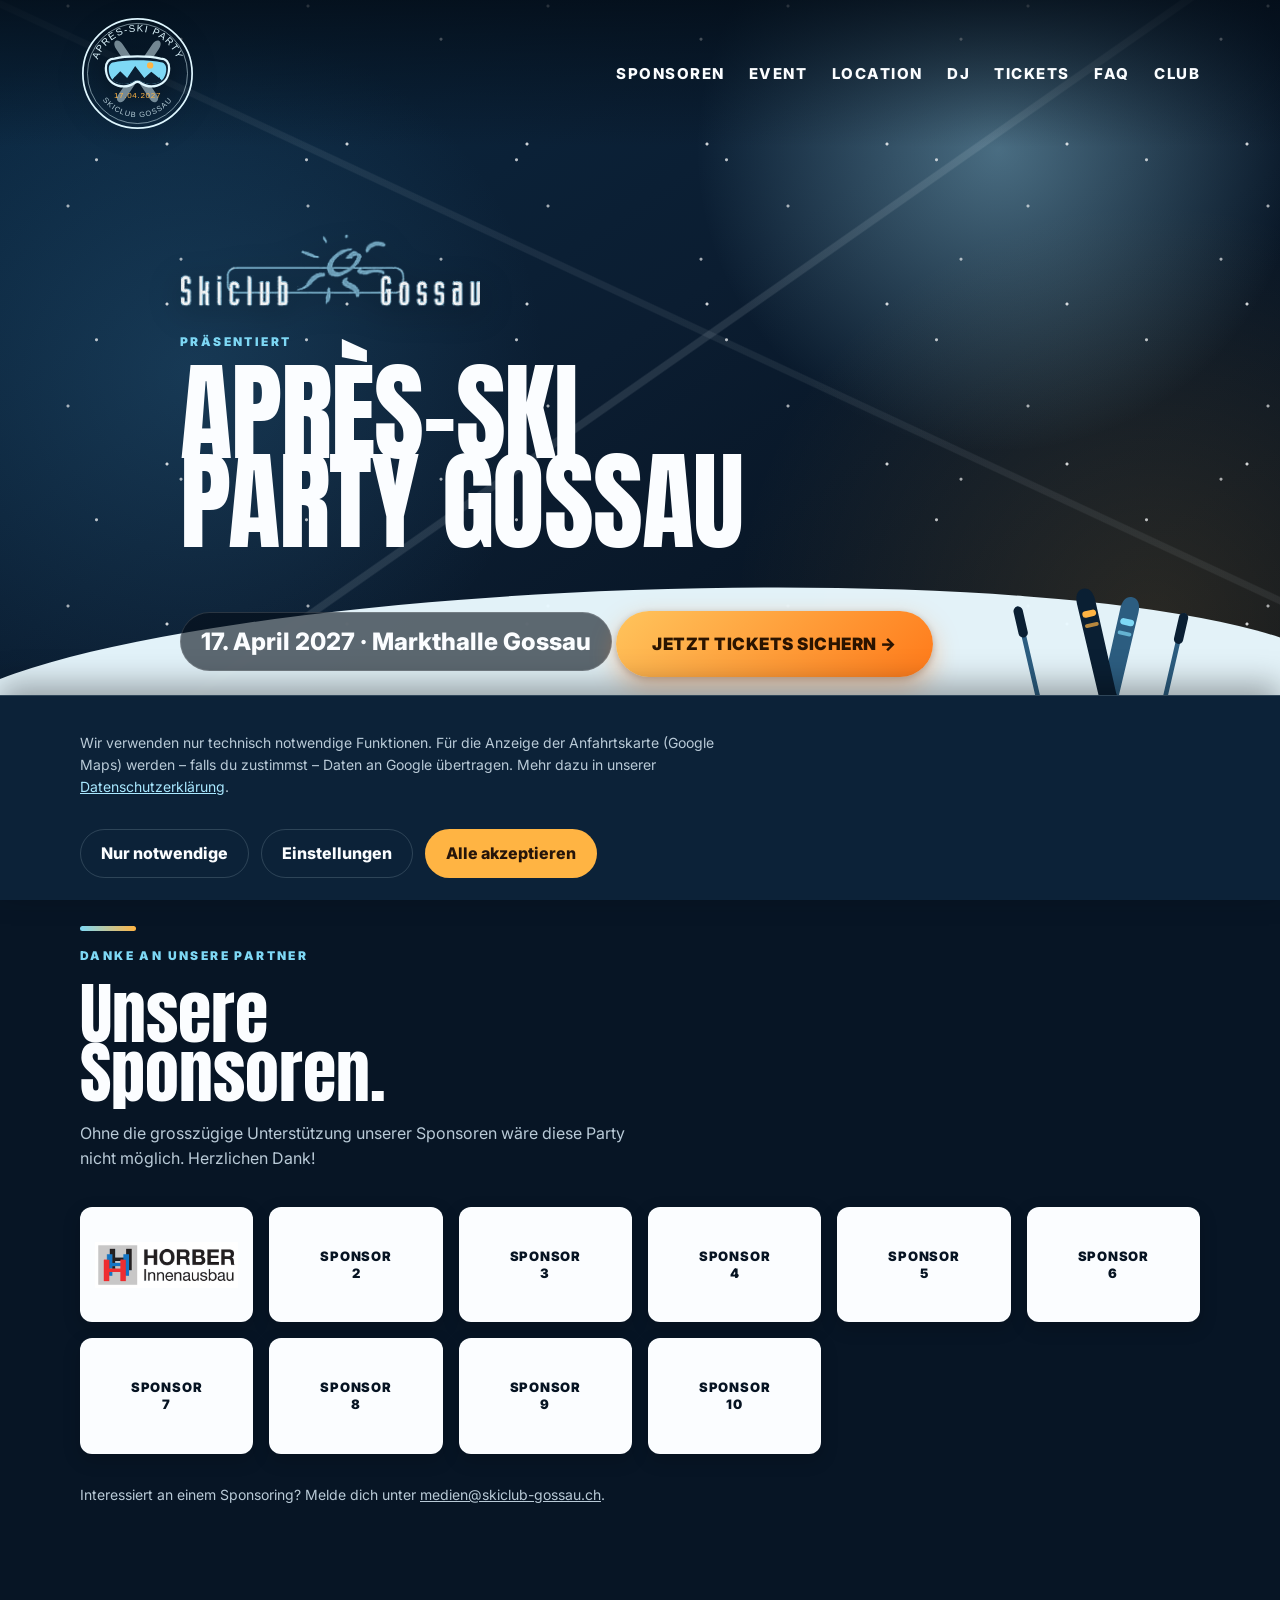
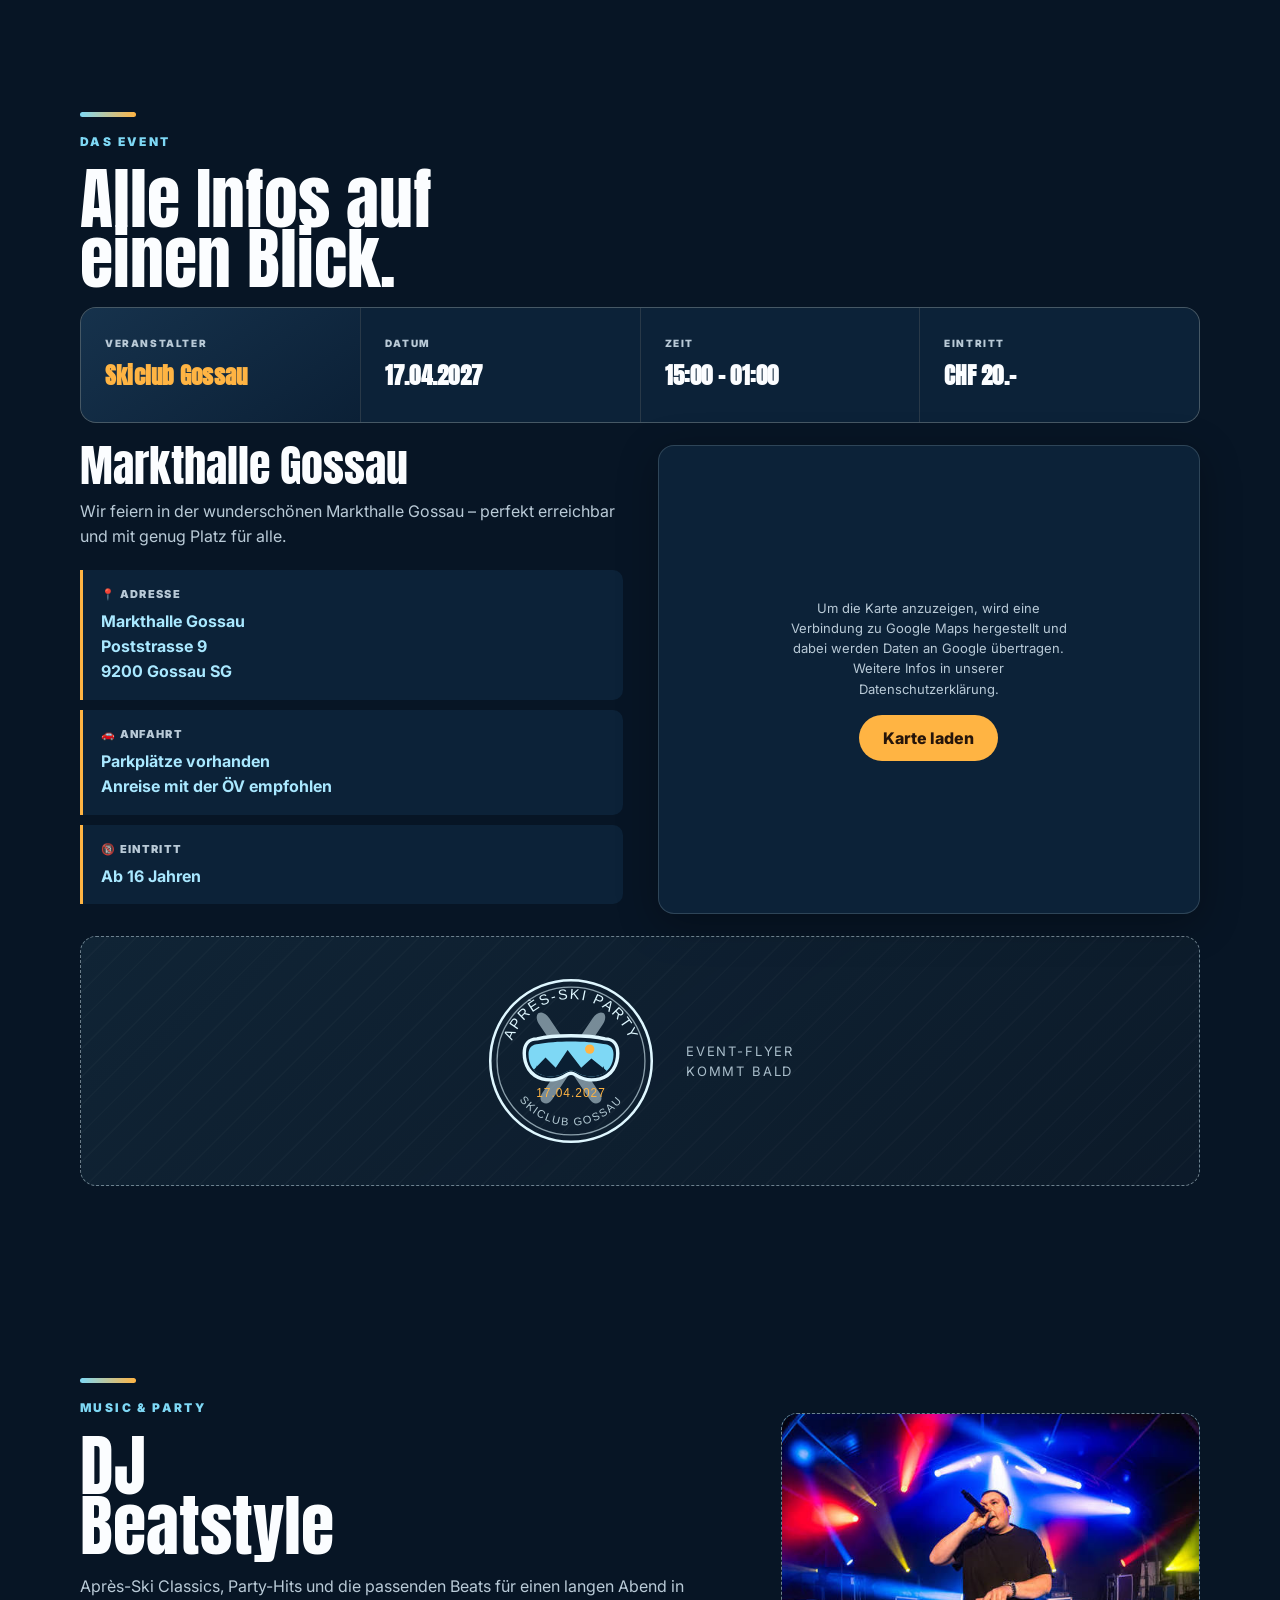
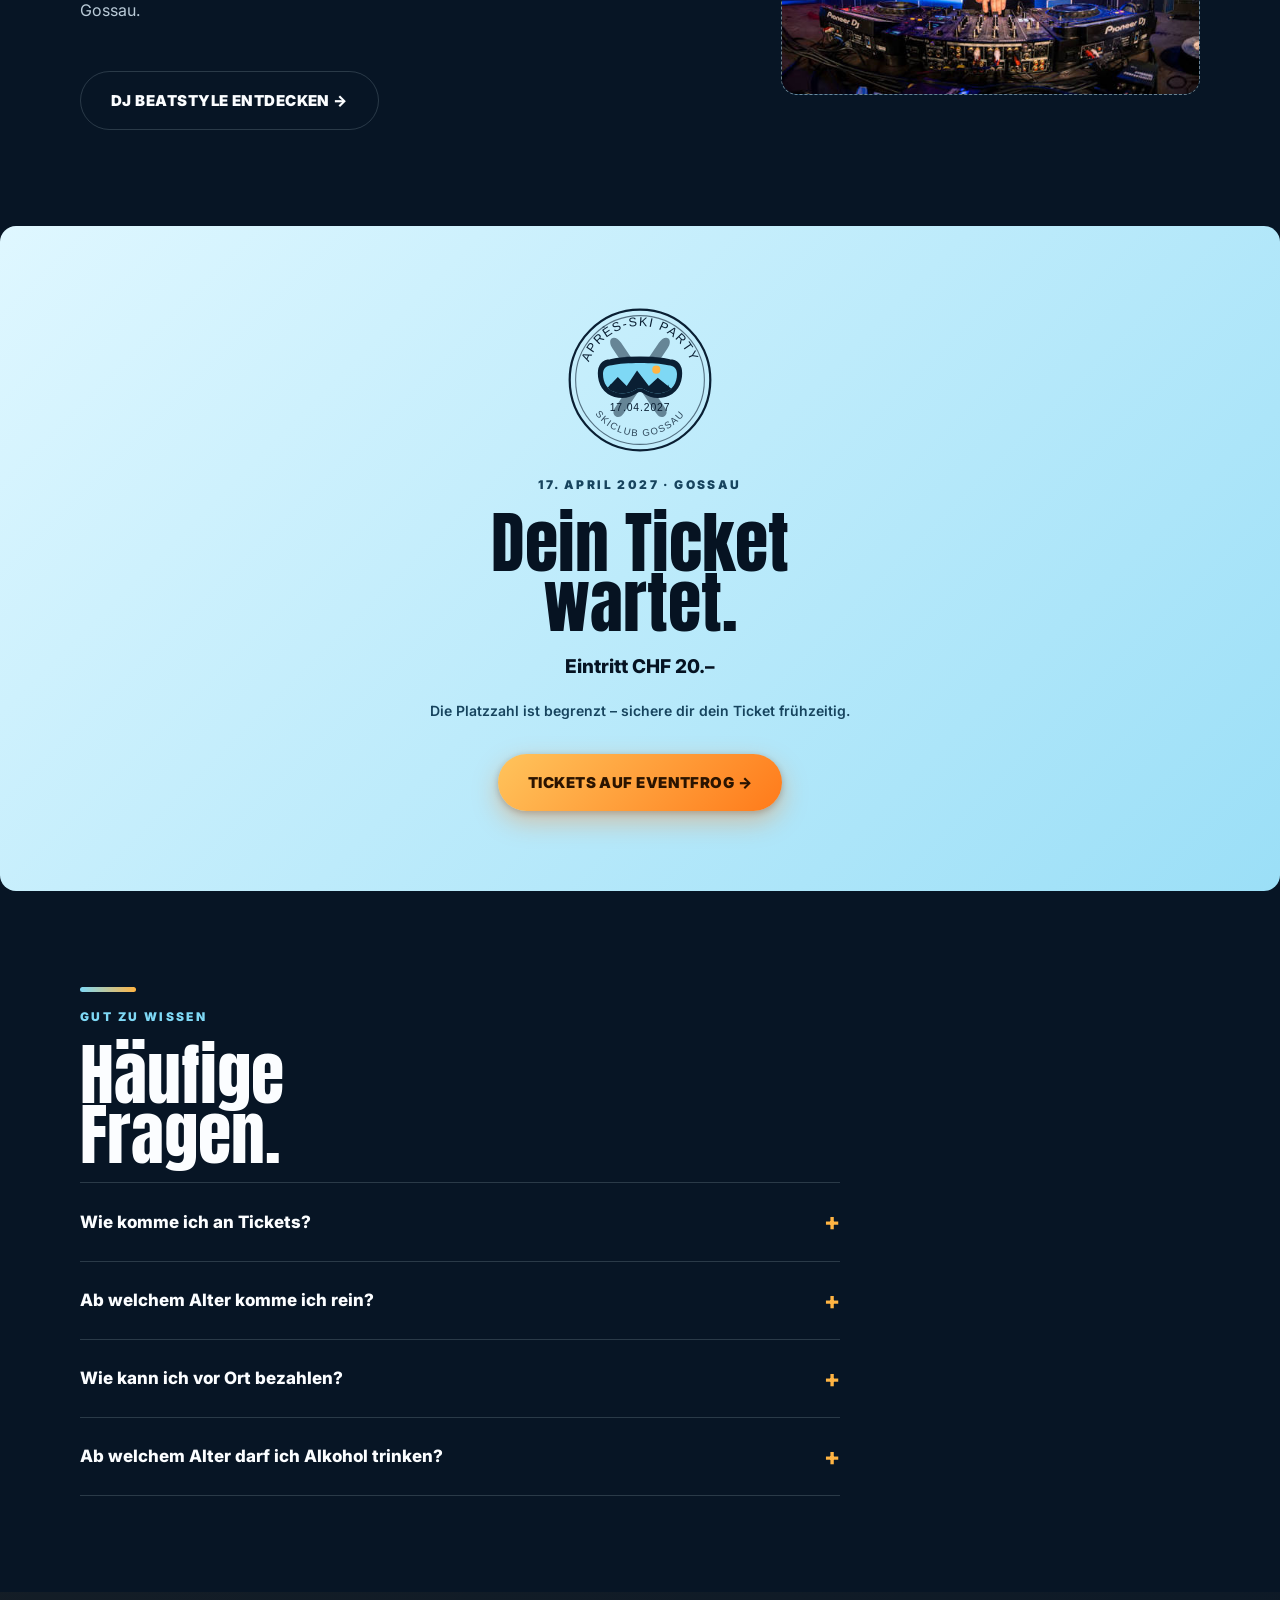
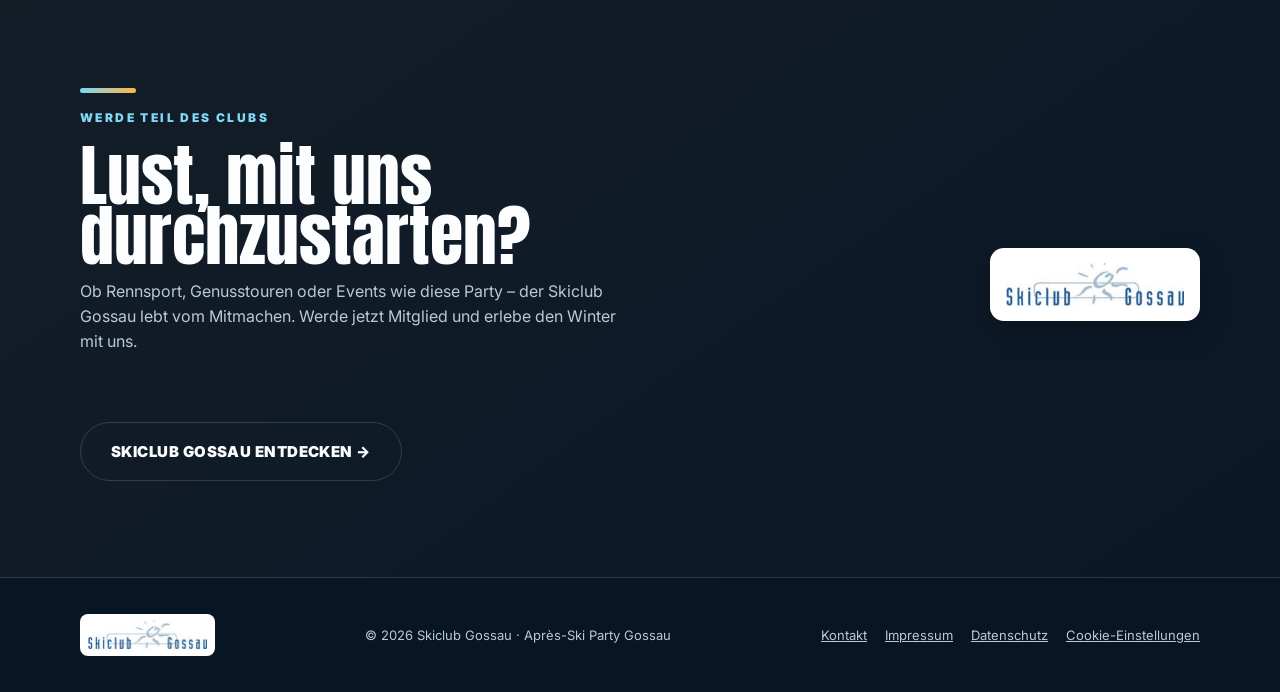
==== index.html @ 6355a3d7 "Update après-ski party page" ====
<!DOCTYPE html>
<html lang="de">
<head>
  <meta charset="UTF-8">
  <meta name="viewport" content="width=device-width, initial-scale=1.0">
  <title>Après-Ski Party Gossau | 17. April 2027</title>
  <meta name="description" content="Après-Ski Party Gossau am 17. April 2027 in der Markthalle Gossau. DJ Beatstyle. Eintritt CHF 20.–.">
  <link rel="canonical" href="https://www.apres-ski-party-gossau.ch/">
  <meta property="og:type" content="website">
  <meta property="og:title" content="Après-Ski Party Gossau | 17. April 2027">
  <meta property="og:description" content="Après-Ski Party Gossau am 17. April 2027 in der Markthalle Gossau. DJ Beatstyle. Eintritt CHF 20.–.">
  <meta property="og:url" content="https://www.apres-ski-party-gossau.ch/">
  <meta property="og:locale" content="de_CH">
  <meta property="og:image" content="https://www.apres-ski-party-gossau.ch/share-image.png">
  <meta property="og:image:width" content="1200">
  <meta property="og:image:height" content="630">
  <meta property="og:image:alt" content="Après-Ski Party Gossau, 17. April 2027, Markthalle Gossau">
  <meta name="twitter:card" content="summary_large_image">
  <meta name="theme-color" content="#071525">
  <script type="application/ld+json">
  {
    "@context": "https://schema.org",
    "@type": "Event",
    "name": "Après-Ski Party Gossau",
    "description": "Après-Ski Party des Skiclub Gossau mit DJ Beatstyle in der Markthalle Gossau.",
    "startDate": "2027-04-17T15:00:00+02:00",
    "endDate": "2027-04-18T01:00:00+02:00",
    "eventStatus": "https://schema.org/EventScheduled",
    "eventAttendanceMode": "https://schema.org/OfflineEventAttendanceMode",
    "image": "https://www.apres-ski-party-gossau.ch/share-image.png",
    "location": {
      "@type": "Place",
      "name": "Markthalle Gossau",
      "address": {
        "@type": "PostalAddress",
        "streetAddress": "Poststrasse 9",
        "postalCode": "9200",
        "addressLocality": "Gossau SG",
        "addressCountry": "CH"
      }
    },
    "organizer": {
      "@type": "Organization",
      "name": "Skiclub Gossau",
      "url": "https://www.skiclub-gossau.ch/"
    },
    "performer": {
      "@type": "PerformingGroup",
      "name": "DJ Beatstyle",
      "url": "https://beatstyle.ch"
    },
    "offers": {
      "@type": "Offer",
      "price": "20",
      "priceCurrency": "CHF",
      "availability": "https://schema.org/InStock"
    },
    "typicalAgeRange": "16-"
  }
  </script>
  <link rel="icon" href="favicon.svg" type="image/svg+xml">
  <link rel="preconnect" href="https://fonts.googleapis.com">
  <link rel="preconnect" href="https://fonts.gstatic.com" crossorigin>
  <link href="https://fonts.googleapis.com/css2?family=Anton&family=Inter:wght@400;600;700;800&display=swap" rel="stylesheet">
  <link rel="stylesheet" href="css/style.css">
  <noscript>
    <style>
      /* Ohne JavaScript alle Inhalte sofort sichtbar zeigen */
      .reveal{opacity:1 !important;transform:none !important}
      /* und die Navigation als einfache Liste statt als Burger-Menü */
      .nav-toggle{display:none !important}
      .navlinks{position:static !important;transform:none !important;width:auto !important;
        height:auto !important;background:none !important;padding:0 !important;
        flex-direction:row !important;flex-wrap:wrap !important;gap:14px !important;
        justify-content:flex-end !important;font-size:12px !important}
    </style>
  </noscript>
</head>
<body>

<a class="skip-link" href="#main">Zum Inhalt springen</a>

<nav>
  <div class="wrap nav-inner">
    <img class="club-logo" width="200" height="200" decoding="async" src="party-emblem.svg" alt="Après-Ski Party Gossau">
    <button class="nav-toggle" type="button" aria-label="Menü öffnen" aria-expanded="false" aria-controls="navlinks">
      <span></span>
    </button>
    <div class="navlinks" id="navlinks">
      <a href="#sponsoren">SPONSOREN</a>
      <a href="#event">EVENT</a>
      <a href="#location">LOCATION</a>
      <a href="#dj">DJ</a>
      <a href="#tickets">TICKETS</a>
      <a href="#faq">FAQ</a>
      <a href="#club">CLUB</a>
    </div>
  </div>
  <div class="nav-overlay"></div>
</nav>

<header class="hero">
  <div class="snow" aria-hidden="true"><span></span><span></span><span></span><span></span><span></span><span></span><span></span><span></span><span></span><span></span><span></span><span></span><span></span><span></span></div>
  <svg class="hero-skis" viewBox="0 0 260 260" xmlns="http://www.w3.org/2000/svg" aria-hidden="true" focusable="false">
    <ellipse cx="130" cy="244" rx="104" ry="12" fill="#8fb8cf" opacity=".22"/>
  
    <g transform="translate(206,34) rotate(13)">
      <rect x="4" y="0" width="5" height="212" rx="2.5" fill="#2c5d80"/>
      <rect x="1.5" y="0" width="10" height="34" rx="5" fill="#0a1f33"/>
      <ellipse cx="6.5" cy="186" rx="11" ry="4" fill="#2c5d80"/>
    </g>
  
    <g transform="translate(26,30) rotate(-13)">
      <rect x="4" y="0" width="5" height="212" rx="2.5" fill="#2c5d80"/>
      <rect x="1.5" y="0" width="10" height="34" rx="5" fill="#0a1f33"/>
      <ellipse cx="6.5" cy="186" rx="11" ry="4" fill="#2c5d80"/>
    </g>
  
    <g transform="translate(146,14) rotate(13) scale(1.0)">
      <path d="M11,2 C17.5,2 21,8 21,16.5 L20,206 C20,215 16,220 11,220 C6,220 2,215 2,206 L1,16.5 C1,8 4.5,2 11,2 Z" fill="#2c5d80"/>
      <rect x="4" y="26" width="15" height="7" rx="3.5" fill="#7ed8f5"/>
      <rect x="4" y="40" width="15" height="4" rx="2" fill="#7ed8f5" opacity=".7"/>
      <path d="M1.5,120 L20.5,120 L20.5,150 L1.5,150 Z" fill="#0a1f33" opacity=".85"/>
      <rect x="-1" y="126" width="24" height="7" rx="3.5" fill="#0a1f33"/>
      <rect x="-1" y="140" width="24" height="9" rx="4" fill="#0a1f33"/>
    </g>
  
    <g transform="translate(92,10) rotate(-13) scale(1.0)">
      <path d="M11,2 C17.5,2 21,8 21,16.5 L20,206 C20,215 16,220 11,220 C6,220 2,215 2,206 L1,16.5 C1,8 4.5,2 11,2 Z" fill="#0a1f33"/>
      <rect x="4" y="26" width="15" height="7" rx="3.5" fill="#ffb443"/>
      <rect x="4" y="40" width="15" height="4" rx="2" fill="#ffb443" opacity=".7"/>
      <path d="M1.5,120 L20.5,120 L20.5,150 L1.5,150 Z" fill="#0a1f33" opacity=".85"/>
      <rect x="-1" y="126" width="24" height="7" rx="3.5" fill="#0a1f33"/>
      <rect x="-1" y="140" width="24" height="9" rx="4" fill="#0a1f33"/>
    </g>
    <path d="M14,248 C40,212 86,200 130,200 C174,200 220,212 246,248 Z" fill="#ffffff"/>
  </svg>
  <div class="wrap hero-content">
    <div class="organizer-badge">
      <img decoding="async" loading="lazy" width="620" height="155" src="skiclub-gossau-logo-transparent.png" alt="Skiclub Gossau">
    </div>
    <div class="eyebrow">präsentiert</div>
    <h1>Après-Ski<br>Party Gossau</h1>
    <div class="hero-date">17. April 2027 · Markthalle Gossau</div>
    <a class="btn btn-hero" href="#tickets">JETZT TICKETS SICHERN →</a>
  </div>
</header>

<main id="main">
  <section id="sponsoren">
    <div class="wrap">
      <div class="reveal">
        <div class="title-bar"></div>
        <div class="eyebrow">Danke an unsere Partner</div>
        <h2 class="section-title">Unsere<br>Sponsoren.</h2>
        <p class="section-lead">Ohne die grosszügige Unterstützung unserer Sponsoren wäre diese Party nicht möglich. Herzlichen Dank!</p>
      </div>

      <!--
        SPONSOREN EINSETZEN:
        Pro Karte das Logo-Bild einfügen (idealerweise als PNG mit transparentem Hintergrund,
        Ordner z. B. "sponsoren/logo1.png") und href auf die jeweilige Sponsoren-Website setzen.
        Mit Website:  <a class="sponsor-card" href="https://www.beispiel-sponsor.ch" target="_blank" rel="noopener">
                        <img src="sponsoren/logo1.png" alt="Beispiel Sponsor AG" loading="lazy">
                      </a>
        Ohne Website: <div class="sponsor-card"><img src="sponsoren/logo1.png" alt="Beispiel Sponsor AG" loading="lazy"></div>
      -->
      <div class="sponsor-grid reveal">
        <!-- Sponsor 1: sobald eine Website bekannt ist, dieses <div> durch
             <a class="sponsor-card" href="https://..." target="_blank" rel="noopener"> ... </a> ersetzen -->
        <div class="sponsor-card">
          <img decoding="async" loading="lazy" width="440" height="141" src="sponsoren/horber-innenausbau.png" alt="Horber Innenausbau, Gossau">
        </div>
        <div class="sponsor-card"><span class="sponsor-logo">SPONSOR<br>2</span></div>
        <div class="sponsor-card"><span class="sponsor-logo">SPONSOR<br>3</span></div>
        <div class="sponsor-card"><span class="sponsor-logo">SPONSOR<br>4</span></div>
        <div class="sponsor-card"><span class="sponsor-logo">SPONSOR<br>5</span></div>
        <div class="sponsor-card"><span class="sponsor-logo">SPONSOR<br>6</span></div>
        <div class="sponsor-card"><span class="sponsor-logo">SPONSOR<br>7</span></div>
        <div class="sponsor-card"><span class="sponsor-logo">SPONSOR<br>8</span></div>
        <div class="sponsor-card"><span class="sponsor-logo">SPONSOR<br>9</span></div>
        <div class="sponsor-card"><span class="sponsor-logo">SPONSOR<br>10</span></div>
      </div>
      <p class="sponsor-note">Interessiert an einem Sponsoring? Melde dich unter <a href="mailto:medien@skiclub-gossau.ch" style="text-decoration:underline">medien@skiclub-gossau.ch</a>.</p>
    </div>
  </section>

  <section id="event">
    <div class="wrap">
      <div class="reveal">
        <div class="title-bar"></div>
        <div class="eyebrow">Das Event</div>
        <h2 class="section-title">Alle Infos auf<br>einen Blick.</h2>
      </div>

      <div class="event-details reveal">
        <div class="detail is-organizer"><div class="detail-label">Veranstalter</div><div class="detail-value">Skiclub Gossau</div></div>
        <div class="detail"><div class="detail-label">Datum</div><div class="detail-value">17.04.2027</div></div>
        <div class="detail"><div class="detail-label">Zeit</div><div class="detail-value">15:00 – 01:00</div></div>
        <div class="detail"><div class="detail-label">Eintritt</div><div class="detail-value">CHF 20.–</div></div>
      </div>

      <div class="map-section reveal" id="location" style="margin-top:22px">
        <div class="map-info">
          <h3 class="venue-title">Markthalle Gossau</h3>
          <p class="muted">Wir feiern in der wunderschönen Markthalle Gossau – perfekt erreichbar und mit genug Platz für alle.</p>

          <div class="location-details">
            <div class="detail-box">
              <div class="label">📍 Adresse</div>
              <div class="value">Markthalle Gossau<br>Poststrasse 9<br>9200 Gossau SG</div>
            </div>
            <div class="detail-box">
              <div class="label">🚗 Anfahrt</div>
              <div class="value">Parkplätze vorhanden<br>Anreise mit der ÖV empfohlen</div>
            </div>
            <div class="detail-box">
              <div class="label">🔞 Eintritt</div>
              <div class="value">Ab 16 Jahren</div>
            </div>
          </div>
        </div>

        <div class="map-container" data-map-src="https://www.google.com/maps/embed?pb=!1m18!1m12!1m3!1d2751.6876914819946!2d9.2506657!3d47.4139522!2m3!1f0!2f0!3f0!3m2!1i1024!2i768!4f13.1!3m3!1m2!1s0x479ae0c920dcd6a7%3A0x52b94c725ac4b7b4!2sMarkthalle!5e0!3m2!1sde!2sch!4v1694873088812">
          <!-- Wird per JavaScript entweder mit der Karte oder mit einem Platzhalter befüllt (siehe js/main.js) -->
          <noscript>
            <div class="map-placeholder">
              <p>Die Karte lädt nur mit aktiviertem JavaScript. Du kannst die Adresse auch direkt in Google Maps öffnen.</p>
              <a class="btn" href="https://www.google.com/maps/search/?api=1&amp;query=Markthalle+Gossau,+Poststrasse+9,+9200+Gossau" target="_blank" rel="noopener">Auf Google Maps öffnen</a>
            </div>
          </noscript>
        </div>
      </div>

      <div class="poster poster--wide reveal" style="margin-top:22px">
        <div class="poster-inner">
          <img loading="lazy" decoding="async" class="poster-emblem" src="party-emblem.svg" width="200" height="200" alt="Emblem der Après-Ski Party Gossau">
          <span>Event-Flyer<br>kommt bald</span>
        </div>
      </div>
    </div>
  </section>

  <section id="dj">
    <div class="wrap dj reveal">
      <div>
        <div class="title-bar"></div>
        <div class="eyebrow">Music & Party</div>
        <h2 class="section-title">DJ<br>Beatstyle</h2>
        <p class="muted">Après-Ski Classics, Party-Hits und die passenden Beats für einen langen Abend in Gossau.</p>
        <a class="btn btn-outline" href="https://beatstyle.ch" target="_blank" rel="noopener">DJ BEATSTYLE ENTDECKEN →</a>
      </div>
      <div class="dj-photo-wrap">
        <img decoding="async" loading="lazy" width="545" height="366" src="dj-logo.jpeg" alt="DJ Beatstyle am Mischpult während eines Auftritts">
      </div>
    </div>
  </section>


  <section id="tickets" class="ticket-section">
    <div class="wrap reveal">
      <img loading="lazy" decoding="async" class="ticket-emblem" src="party-emblem-dark.svg" width="130" height="130" alt="">
      <div class="eyebrow">17. April 2027 · Gossau</div>
      <h2 class="section-title">Dein Ticket<br>wartet.</h2>
      <p class="ticket-price">Eintritt CHF 20.–</p>
      <p class="ticket-note">Die Platzzahl ist begrenzt – sichere dir dein Ticket frühzeitig.</p>
      <!-- EVENTFROG_LINK_HIER_EINSETZEN -->
      <a class="btn" href="#" onclick="alert('Sobald der Eventfrog-Link vorhanden ist, wird dieser Button direkt verlinkt.');return false;">TICKETS AUF EVENTFROG →</a>
    </div>
  </section>

  <section id="faq">
    <div class="wrap reveal">
      <div class="title-bar"></div>
      <div class="eyebrow">Gut zu wissen</div>
      <h2 class="section-title">Häufige<br>Fragen.</h2>

      <div class="faq-list">
        <details>
          <summary>Wie komme ich an Tickets?</summary>
          <p class="faq-answer">Tickets gibt es ausschliesslich online über Eventfrog (Button weiter oben bzw. im Ticket-Bereich). Der Eintritt kostet CHF 20.–.</p>
        </details>
        <details>
          <summary>Ab welchem Alter komme ich rein?</summary>
          <p class="faq-answer">Die Après-Ski Party ist ab 16 Jahren zugänglich. Bitte einen gültigen Ausweis mitnehmen.</p>
        </details>
        <details>
          <summary>Wie kann ich vor Ort bezahlen?</summary>
          <p class="faq-answer">An der Bar könnt ihr bar, mit Karte oder mit Twint bezahlen.</p>
        </details>
        <details>
          <summary>Ab welchem Alter darf ich Alkohol trinken?</summary>
          <p class="faq-answer">Es gelten die gesetzlichen Jugendschutzbestimmungen der Schweiz: Bier, Wein und andere vergorene Getränke dürfen ab 16 Jahren ausgeschenkt werden. Spirituosen, Alcopops und andere gebrannte Getränke gibt es erst ab 18 Jahren. Ausweiskontrollen können jederzeit durchgeführt werden.</p>
        </details>
      </div>
    </div>
  </section>

  <section id="club" style="background:linear-gradient(145deg,rgba(255,180,67,.05),rgba(255,255,255,.01))">
    <div class="wrap">
      <div class="club-cta reveal">
        <div>
          <div class="title-bar"></div>
          <div class="eyebrow">Werde Teil des Clubs</div>
          <h2 class="section-title">Lust, mit uns<br>durchzustarten?</h2>
          <p class="section-lead">Ob Rennsport, Genusstouren oder Events wie diese Party – der Skiclub Gossau lebt vom Mitmachen. Werde jetzt Mitglied und erlebe den Winter mit uns.</p>
          <a class="btn btn-outline" href="https://www.skiclub-gossau.ch/willkommen" target="_blank" rel="noopener">SKICLUB GOSSAU ENTDECKEN →</a>
        </div>
        <img decoding="async" loading="lazy" width="480" height="120" class="club-cta-logo" src="skiclub-gossau-logo-trim.png" alt="Skiclub Gossau Logo">
      </div>
    </div>
  </section>

</main>

<footer>
  <div class="wrap footer-inner">
    <div>
      <img decoding="async" loading="lazy" width="480" height="120" class="footer-logo" src="skiclub-gossau-logo-trim.png" alt="Skiclub Gossau Logo">
    </div>
    <div>© <span data-year>2027</span> Skiclub Gossau · Après-Ski Party Gossau</div>
    <div class="footer-links">
      <a href="mailto:info@skiclub-gossau.ch">Kontakt</a>
      <a href="impressum.html">Impressum</a>
      <a href="datenschutz.html">Datenschutz</a>
      <button type="button" id="footerCookieSettings">Cookie-Einstellungen</button>
    </div>
  </div>
</footer>

<!-- Cookie-Banner -->
<div class="cookie-banner" id="cookieBanner" hidden role="dialog" aria-label="Cookie-Hinweis" aria-live="polite">
  <div class="wrap cookie-inner">
    <p class="cookie-text">
      Wir verwenden nur technisch notwendige Funktionen. Für die Anzeige der Anfahrtskarte (Google Maps) werden
      – falls du zustimmst – Daten an Google übertragen. Mehr dazu in unserer
      <a href="datenschutz.html">Datenschutzerklärung</a>.
    </p>
    <div class="cookie-actions">
      <button type="button" id="cookieAcceptNecessary" class="btn-necessary">Nur notwendige</button>
      <button type="button" id="cookieOpenSettings" class="btn-settings">Einstellungen</button>
      <button type="button" id="cookieAcceptAll" class="btn-accept">Alle akzeptieren</button>
    </div>
  </div>
</div>

<!-- Cookie-Einstellungen Modal -->
<div class="modal-overlay" id="cookieModal" hidden>
  <div class="modal" role="dialog" aria-modal="true" aria-labelledby="cookieModalTitle">
    <button type="button" class="modal-close" data-cookie-modal-close aria-label="Schliessen">×</button>
    <h2 id="cookieModalTitle">Cookie-Einstellungen</h2>
    <p>Wähle, welche Inhalte geladen werden dürfen. Notwendige Funktionen sind immer aktiv, da die Website ohne sie nicht funktioniert.</p>

    <div class="modal-option">
      <div>
        <strong>Notwendig</strong>
        <p>Technisch erforderlich, z. B. zum Speichern deiner Cookie-Auswahl.</p>
      </div>
      <label class="switch">
        <input type="checkbox" checked disabled aria-label="Notwendige Cookies, immer aktiv">
        <span class="slider"></span>
      </label>
    </div>

    <div class="modal-option">
      <div>
        <strong>Externe Inhalte (Google Maps)</strong>
        <p>Lädt die Anfahrtskarte von Google. Dabei werden Daten an Google (u. a. deine IP-Adresse) übertragen.</p>
      </div>
      <label class="switch">
        <input type="checkbox" id="consentMaps" aria-label="Google Maps erlauben">
        <span class="slider"></span>
      </label>
    </div>

    <div class="modal-actions">
      <button type="button" class="btn btn-outline" id="cookieModalSave" style="margin-top:0">Auswahl speichern</button>
      <button type="button" class="btn" id="cookieModalAcceptAll" style="margin-top:0">Alle akzeptieren</button>
    </div>
  </div>
</div>

<script src="js/main.js" defer></script>
</body>
</html>
---- css/style.css ----
/* ============================================================
   Après-Ski Party Gossau – Stylesheet
   ============================================================ */

:root{
  --navy:#071525;
  --navy2:#0c2238;
  --ice:#dff7ff;
  --blue:#7ed8f5;
  --white:#fbfdff;
  --muted:#b9cad7;
  --line:rgba(220,245,255,.16);
  --accent:#a9e8ff;
  --sun:#ffb443;
  --sun2:#ff8a3d;
  --radius:16px;
  --font-display:"Anton",Impact,"Arial Narrow",sans-serif;
  --font-body:"Inter",Arial,Helvetica,sans-serif;
}

*{box-sizing:border-box}
html{scroll-behavior:smooth}
body{
  margin:0;background:var(--navy);color:var(--white);
  font-family:var(--font-body);line-height:1.55;
  -webkit-font-smoothing:antialiased
}
a{color:inherit;text-decoration:none}
img{max-width:100%}
.wrap{width:min(1120px,92%);margin:auto}

@media(prefers-reduced-motion:no-preference){
  .reveal{opacity:0;transform:translateY(26px);transition:opacity .7s ease,transform .7s ease}
  .reveal.in-view{opacity:1;transform:translateY(0)}
}

:focus-visible{outline:2px solid var(--sun);outline-offset:3px}

.skip-link{
  position:absolute;left:-999px;top:auto;background:var(--sun);color:#061322;
  padding:12px 18px;z-index:1000;font-weight:800;border-radius:6px
}
.skip-link:focus{left:16px;top:16px}

.title-bar{width:56px;height:5px;border-radius:99px;margin:0 0 16px;
  background:linear-gradient(90deg,var(--blue),var(--sun))}

/* ---------- Navigation ---------- */
nav{
  position:absolute;top:0;left:0;right:0;z-index:30;
  padding:16px 0;
  background:linear-gradient(180deg,rgba(3,12,22,.8),transparent)
}
body.subpage nav{position:relative;background:var(--navy)}
.nav-inner{display:flex;justify-content:space-between;align-items:center}
.club-logo{
  width:clamp(80px,9vw,118px);height:auto;display:block;
  filter:drop-shadow(0 4px 12px rgba(0,0,0,.4))
}
.navlinks{display:flex;align-items:center;gap:clamp(16px,1.9vw,28px);
  font-size:15px;font-weight:800;letter-spacing:.1em}
.navlinks a{position:relative;padding:4px 0}
.navlinks a:after{content:"";position:absolute;left:0;right:100%;bottom:-2px;height:2px;
  background:var(--sun);transition:right .25s ease}
.navlinks a:hover{color:var(--blue)}
.navlinks a:hover:after{right:0}

.nav-toggle{
  display:none;background:none;border:0;color:var(--white);cursor:pointer;
  width:44px;height:44px;position:relative;z-index:40
}
.nav-toggle span,.nav-toggle span:before,.nav-toggle span:after{
  content:"";position:absolute;left:10px;right:10px;height:2px;background:var(--white);
  border-radius:2px;transition:.2s
}
.nav-toggle span{top:21px}
.nav-toggle span:before{top:-8px}
.nav-toggle span:after{top:8px}
.nav-toggle[aria-expanded="true"] span{background:transparent}
.nav-toggle[aria-expanded="true"] span:before{transform:rotate(45deg);top:0}
.nav-toggle[aria-expanded="true"] span:after{transform:rotate(-45deg);top:0}

.nav-overlay{display:none}

/* ---------- Hero ---------- */
.hero{
  min-height:830px;display:flex;align-items:flex-end;position:relative;overflow:hidden;
  background:
    radial-gradient(circle at 78% 18%,rgba(168,231,255,.4),transparent 25%),
    radial-gradient(circle at 15% 45%,rgba(66,142,190,.22),transparent 30%),
    radial-gradient(circle at 90% 75%,rgba(255,180,67,.14),transparent 32%),
    linear-gradient(145deg,#0b2943 0%,#0b1d31 45%,#040c16 100%);
}
.hero:before{
  content:"";position:absolute;inset:-40px;opacity:.9;
  background:
    linear-gradient(145deg,transparent 0 48%,rgba(240,251,255,.12) 48.1% 48.5%,transparent 48.6%),
    linear-gradient(25deg,transparent 0 57%,rgba(240,251,255,.08) 57.1% 57.5%,transparent 57.6%),
    radial-gradient(circle at 15% 15%,rgba(255,255,255,.9) 0 1px,transparent 2px),
    radial-gradient(circle at 45% 23%,rgba(255,255,255,.7) 0 1px,transparent 2px),
    radial-gradient(circle at 65% 11%,rgba(255,255,255,.8) 0 1px,transparent 2px),
    radial-gradient(circle at 85% 36%,rgba(255,255,255,.7) 0 1px,transparent 2px);
  background-size:auto,auto,180px 160px,240px 200px,210px 180px,260px 220px;
}
@media(prefers-reduced-motion:no-preference){
  .hero:before{animation:drift 26s linear infinite}
}
@keyframes drift{
  0%{background-position:0 0,0 0,0 0,0 0,0 0,0 0}
  100%{background-position:0 0,0 0,180px 160px,-240px 200px,210px -180px,-260px 220px}
}
.hero:after{
  content:"";position:absolute;left:-5%;right:-5%;bottom:-150px;height:390px;
  background:#eaf9ff;
  border-radius:50% 50% 0 0/30% 30% 0 0;
  transform:rotate(-2deg);
  opacity:.97
}
.hero-content{position:relative;z-index:2;padding:170px 0 90px;max-width:920px}

.organizer-badge{
  display:inline-block;background:transparent;margin-bottom:18px;
  filter:drop-shadow(0 6px 16px rgba(0,0,0,.45))
}
.organizer-badge img{display:block;width:clamp(190px,24vw,300px);height:auto;object-fit:contain}

.eyebrow{
  font-size:12px;font-weight:900;letter-spacing:.2em;text-transform:uppercase;
  color:var(--blue);margin-bottom:18px
}
h1{
  font-family:var(--font-display);font-weight:400;
  font-size:clamp(54px,9.5vw,108px);line-height:.82;letter-spacing:-.01em;
  margin:0 0 32px;text-transform:uppercase
}
.hero-date{
  display:inline-flex;align-items:center;gap:8px;
  font-size:clamp(16px,2.6vw,24px);font-weight:800;color:var(--white);
  background:rgba(4,12,22,.6);border:1px solid rgba(255,255,255,.14);
  padding:10px 20px;border-radius:99px
}
.hero-meta{color:#d8e6ef;margin-top:7px;font-size:17px}
.btn{
  display:inline-flex;align-items:center;justify-content:center;gap:8px;
  padding:17px 30px;margin-top:32px;font-size:15px;
  background:linear-gradient(135deg,#ffc45c,#ff7a1a);color:#2b1400;
  font-weight:900;letter-spacing:.03em;border-radius:99px;transition:.2s;border:0;
  font-family:inherit;cursor:pointer;
  box-shadow:0 10px 26px rgba(255,122,26,.38), 0 2px 6px rgba(9,20,32,.25)
}
.btn:hover{transform:translateY(-2px) scale(1.02);
  box-shadow:0 16px 34px rgba(255,122,26,.5), 0 2px 6px rgba(9,20,32,.3)}
.btn-outline{background:transparent;color:var(--white);border:1.5px solid var(--line);box-shadow:none}
.btn-outline:hover{border-color:var(--sun);box-shadow:none}
/* Haupt-CTA im Hero: etwas grösser */
.btn-hero{padding:20px 36px;font-size:17px}

.hero-skis{
  position:absolute;right:4%;bottom:8px;width:clamp(170px,19vw,242px);height:auto;
  z-index:1;pointer-events:none
}
@media(max-width:900px){.hero-skis{display:none}}

/* Schneefall im Hero */
.snow{position:absolute;inset:0;overflow:hidden;pointer-events:none;z-index:1}
.snow span{
  position:absolute;top:-14px;border-radius:50%;background:#fff;opacity:0;
  animation:snowfall linear infinite
}
@keyframes snowfall{
  0%{transform:translate3d(0,-14px,0);opacity:0}
  10%{opacity:.75}
  90%{opacity:.55}
  100%{transform:translate3d(26px,660px,0);opacity:0}
}
.snow span:nth-child(1){left:6%;width:5px;height:5px;animation-duration:13s;animation-delay:0s}
.snow span:nth-child(2){left:14%;width:3px;height:3px;animation-duration:17s;animation-delay:2s}
.snow span:nth-child(3){left:21%;width:6px;height:6px;animation-duration:11s;animation-delay:5s}
.snow span:nth-child(4){left:28%;width:4px;height:4px;animation-duration:15s;animation-delay:1s}
.snow span:nth-child(5){left:35%;width:3px;height:3px;animation-duration:19s;animation-delay:7s}
.snow span:nth-child(6){left:43%;width:5px;height:5px;animation-duration:12s;animation-delay:3s}
.snow span:nth-child(7){left:50%;width:4px;height:4px;animation-duration:16s;animation-delay:6s}
.snow span:nth-child(8){left:58%;width:6px;height:6px;animation-duration:14s;animation-delay:0s}
.snow span:nth-child(9){left:65%;width:3px;height:3px;animation-duration:18s;animation-delay:4s}
.snow span:nth-child(10){left:72%;width:5px;height:5px;animation-duration:12s;animation-delay:8s}
.snow span:nth-child(11){left:79%;width:4px;height:4px;animation-duration:16s;animation-delay:2s}
.snow span:nth-child(12){left:86%;width:6px;height:6px;animation-duration:13s;animation-delay:5s}
.snow span:nth-child(13){left:92%;width:3px;height:3px;animation-duration:17s;animation-delay:9s}
.snow span:nth-child(14){left:97%;width:4px;height:4px;animation-duration:14s;animation-delay:3s}
@media(prefers-reduced-motion:reduce){.snow{display:none}}

/* ---------- Sections ---------- */
section{padding:96px 0}
.page-header{padding:150px 0 60px}
h2.section-title,.section-title{
  font-family:var(--font-display);font-weight:400;
  font-size:clamp(38px,6vw,68px);line-height:.88;letter-spacing:0;margin:0 0 18px
}
.section-lead{color:var(--muted);max-width:560px;margin:0 0 36px;font-size:16px}

.event-details{
  display:grid;grid-template-columns:repeat(4,1fr);gap:1px;
  background:var(--line);border:1px solid var(--line);border-radius:var(--radius);overflow:hidden
}
.detail{background:var(--navy2);padding:28px 24px}
.detail-label{font-size:10px;text-transform:uppercase;letter-spacing:.16em;color:var(--muted);font-weight:900}
.detail-value{font-size:23px;font-weight:800;margin-top:7px;font-family:var(--font-display);letter-spacing:.01em}
.detail.is-organizer{background:linear-gradient(145deg,#16324c,#0b2036)}
.detail.is-organizer .detail-value{color:var(--sun)}

.grid{display:grid;grid-template-columns:1fr 1fr;gap:22px}
.card{
  background:linear-gradient(145deg,#102b43,#0a1c2e);
  border:1px solid var(--line);padding:38px;border-radius:var(--radius)
}
.card h2{font-family:var(--font-display);font-weight:400;font-size:36px;line-height:.95;margin:0 0 16px}
.muted{color:var(--muted)}
.big{font-size:24px;font-weight:800}
.fact-list{list-style:none;margin:24px 0 0;padding:0}
.fact-list li{
  display:flex;gap:12px;align-items:flex-start;
  padding:11px 0;border-top:1px solid var(--line);font-size:16px;font-weight:600
}
.fact-list li:first-child{border-top:none}

.poster{
  min-height:470px;border:1px dashed rgba(223,247,255,.45);border-radius:var(--radius);
  display:grid;place-items:center;text-align:center;
  background:
    linear-gradient(145deg,rgba(126,216,245,.08),rgba(255,255,255,.025)),
    repeating-linear-gradient(135deg,transparent 0 18px,rgba(255,255,255,.018) 19px 20px)
}
.poster-inner{padding:25px;display:flex;flex-direction:column;align-items:center;gap:20px}
.poster-emblem{width:clamp(160px,20vw,240px);height:auto;display:block}
.poster span{font-size:13px;text-transform:uppercase;letter-spacing:.14em;color:#a9bdca}

.dj{display:grid;grid-template-columns:1fr auto;gap:38px;align-items:center}
.dj-photo-wrap{
  border:1px dashed rgba(223,247,255,.45);border-radius:var(--radius);overflow:hidden;
  background:linear-gradient(145deg,#123450,#071522);width:fit-content
}
.dj-photo-wrap img{width:auto;height:auto;max-height:280px;display:block}

.ticket-section{
  text-align:center;padding:80px 30px;border-radius:var(--radius);
  background:linear-gradient(135deg,#dff7ff,#9bdff7);color:#061322
}
.ticket-section .title-bar{margin-left:auto;margin-right:auto}
.ticket-emblem{width:clamp(110px,14vw,148px);height:auto;display:block;margin:0 auto 22px}
.ticket-section .eyebrow{color:#17445e}
.ticket-price{font-size:19px;font-weight:800}
.ticket-note{margin:6px 0 0;font-size:14px;font-weight:600;color:#17445e}

.map-section{display:grid;grid-template-columns:1fr 1fr;gap:35px;align-items:stretch}
.map-info p{color:var(--muted);margin:12px 0}
.map-container{
  width:100%;height:100%;min-height:380px;border:1px solid var(--line);border-radius:var(--radius);
  overflow:hidden;box-shadow:0 10px 40px rgba(0,0,0,.3);background:var(--navy2)
}
.map-container iframe{width:100%;height:100%;border:none;display:block}
.map-placeholder{
  width:100%;height:100%;display:flex;flex-direction:column;align-items:center;justify-content:center;
  gap:16px;text-align:center;padding:24px
}
.map-placeholder p{color:var(--muted);font-size:13px;max-width:280px;margin:0}
.map-placeholder button{
  cursor:pointer;font:inherit;font-weight:800;background:var(--sun);color:#26150a;
  border:0;border-radius:99px;padding:11px 24px
}
.location-details{margin-top:22px}
.detail-box{padding:16px 18px;background:var(--navy2);border-left:3px solid var(--sun);
  border-radius:0 10px 10px 0;margin-bottom:10px}
.detail-box .label{font-size:11px;text-transform:uppercase;letter-spacing:.12em;color:var(--muted);font-weight:900}
.detail-box .value{font-size:16px;font-weight:700;margin-top:6px;color:var(--accent)}


/* Ort innerhalb des Event-Abschnitts */
#location{scroll-margin-top:20px}
.venue-title{font-family:var(--font-display);font-weight:400;
  font-size:clamp(30px,4vw,44px);line-height:.95;margin:0 0 12px}
.poster--wide{min-height:250px}
.poster--wide .poster-inner{flex-direction:row;gap:30px;text-align:left}
.poster--wide .poster-emblem{width:clamp(130px,15vw,170px)}
@media(max-width:750px){
  .poster--wide .poster-inner{flex-direction:column;text-align:center;gap:18px}
}

/* ---------- FAQ ---------- */
.faq-list{max-width:760px}
.faq-list details{border-bottom:1px solid var(--line);padding:20px 0}
.faq-list details:first-of-type{border-top:1px solid var(--line)}
.faq-list summary{
  cursor:pointer;font-weight:800;font-size:17px;list-style:none;
  display:flex;justify-content:space-between;align-items:center;gap:16px
}
.faq-list summary::-webkit-details-marker{display:none}
.faq-list summary:after{content:"+";font-size:24px;color:var(--sun);transition:transform .2s;flex:none}
.faq-list details[open] summary:after{transform:rotate(45deg)}
.faq-answer{color:var(--muted);margin:12px 0 0;padding-right:30px;font-size:15px}

/* ---------- Club / Mitglieder-CTA ---------- */
.club-cta{display:grid;grid-template-columns:1fr auto;gap:38px;align-items:center}
.club-cta-logo{
  width:210px;height:auto;display:block;background:#fff;border-radius:14px;
  padding:14px 16px;box-shadow:0 10px 30px rgba(0,0,0,.25)
}
.club-cta h2{margin-bottom:14px}

/* ---------- Sponsoren ---------- */
.sponsor-grid{display:grid;grid-template-columns:repeat(auto-fit,minmax(165px,1fr));gap:16px}
.sponsor-card{
  display:flex;align-items:center;justify-content:center;text-align:center;
  aspect-ratio:1.5/1;background:var(--white);border-radius:12px;padding:14px;
  box-shadow:0 6px 18px rgba(0,0,0,.18);transition:.2s;border:1px solid transparent
}
.sponsor-card:hover{transform:translateY(-4px);box-shadow:0 12px 28px rgba(255,180,67,.28);
  border-color:var(--sun)}
.sponsor-card img{max-width:100%;max-height:100%;object-fit:contain;display:block}
.sponsor-logo{color:#061322;font-weight:900;font-size:13px;letter-spacing:.06em;line-height:1.3}
.sponsor-note{margin-top:30px;color:var(--muted);font-size:14px}

/* ---------- Legal content (Impressum / Datenschutz pages) ---------- */
.legal-page main{padding-bottom:60px}
.legal-body{max-width:780px;color:var(--muted)}
.legal-body h2{color:var(--white);font-family:var(--font-body);font-size:20px;
  font-weight:800;margin:36px 0 10px}
.legal-body h2:first-child{margin-top:0}
.legal-body p{margin:8px 0}
.legal-body a{text-decoration:underline;color:var(--accent)}
.legal-body ul{padding-left:20px}
.legal-body li{margin:6px 0}
.legal-note{
  background:var(--navy2);border:1px solid var(--line);border-left:3px solid var(--sun);
  border-radius:0 10px 10px 0;padding:16px 18px;margin:26px 0;font-size:14px
}

/* ---------- Footer ---------- */
footer{padding:36px 0;border-top:1px solid var(--line);color:var(--muted);font-size:13px}
.footer-inner{display:flex;flex-wrap:wrap;justify-content:space-between;gap:20px;align-items:center}
.footer-logo{width:135px;height:auto;display:block;background:#fff;padding:6px 8px;border-radius:8px}
.footer-links{display:flex;gap:18px;flex-wrap:wrap}
.footer-links a{text-decoration:underline}
.footer-links button{
  background:none;border:0;color:inherit;font:inherit;text-decoration:underline;cursor:pointer;padding:0
}

/* ---------- Cookie banner ---------- */
.cookie-banner{
  position:fixed;left:0;right:0;bottom:0;z-index:100;background:var(--navy2);
  border-top:1px solid var(--line);padding:22px 0;box-shadow:0 -10px 30px rgba(0,0,0,.35)
}
.cookie-banner[hidden]{display:none}
.cookie-inner{display:flex;flex-wrap:wrap;gap:18px;align-items:center;justify-content:space-between}
.cookie-text{max-width:640px;font-size:14px;color:var(--muted)}
.cookie-text a{text-decoration:underline;color:var(--accent)}
.cookie-actions{display:flex;gap:12px;flex-wrap:wrap}
.cookie-actions button{
  cursor:pointer;font:inherit;font-weight:800;border-radius:99px;padding:11px 20px;
  border:1px solid var(--line);background:transparent;color:var(--white)
}
.cookie-actions .btn-accept{background:var(--sun);color:#26150a;border-color:transparent}

/* ---------- Cookie settings modal ---------- */
.modal-overlay{
  position:fixed;inset:0;background:rgba(2,8,16,.72);z-index:200;
  display:flex;align-items:center;justify-content:center;padding:20px
}
.modal-overlay[hidden]{display:none}
.modal{
  background:var(--navy2);border:1px solid var(--line);border-radius:var(--radius);
  max-width:520px;width:100%;padding:32px;max-height:85vh;overflow:auto;position:relative
}
.modal h2{margin-top:0;font-family:var(--font-body);font-weight:800;font-size:22px}
.modal > p{color:var(--muted);font-size:14px}
.modal-option{display:flex;justify-content:space-between;align-items:flex-start;gap:16px;padding:16px 0;border-top:1px solid var(--line)}
.modal-option:first-of-type{border-top:none}
.modal-option strong{display:block;font-size:15px}
.modal-option p{margin:4px 0 0;font-size:13px;color:var(--muted)}
.modal-actions{display:flex;gap:12px;margin-top:26px;flex-wrap:wrap}
.modal-close{position:absolute;top:14px;right:14px;background:none;border:0;color:var(--muted);font-size:22px;cursor:pointer;line-height:1}

.switch{position:relative;display:inline-block;width:44px;height:24px;flex:none;margin-top:2px}
.switch input{opacity:0;width:0;height:0;position:absolute}
.switch .slider{position:absolute;cursor:pointer;inset:0;background:#2a3f52;border-radius:24px;transition:.2s}
.switch .slider:before{
  content:"";position:absolute;height:18px;width:18px;left:3px;top:3px;background:#fff;
  border-radius:50%;transition:.2s
}
.switch input:checked + .slider{background:var(--sun)}
.switch input:checked + .slider:before{transform:translateX(20px)}
.switch input:disabled + .slider{opacity:.6;cursor:not-allowed}

/* ---------- Responsive ---------- */
@media(max-width:900px){
  .event-details{grid-template-columns:repeat(2,1fr)}
}
/* Menü wechselt früher ins Burger-Menü, damit die grösseren Menüpunkte Platz haben */
@media(max-width:950px){
  .nav-toggle{display:block}
  .navlinks{
    position:fixed;top:0;right:0;bottom:0;width:min(78vw,320px);
    background:var(--navy2);flex-direction:column;justify-content:center;align-items:flex-start;
    gap:26px;padding:40px;font-size:17px;
    transform:translateX(100%);transition:transform .3s ease;z-index:35
  }
  .navlinks.open{transform:translateX(0)}
  .nav-overlay{
    display:none;position:fixed;inset:0;background:rgba(2,8,16,.6);z-index:32
  }
  .nav-overlay.open{display:block}
}

@media(max-width:750px){
  .hero{min-height:740px}
  .hero-content{padding-bottom:65px}
  .grid,.dj,.map-section,.club-cta{grid-template-columns:1fr}
  .club-cta-logo{width:170px}
  .event-details{grid-template-columns:1fr}
  section{padding:65px 0}
  .page-header{padding:130px 0 40px}
  .poster{min-height:340px}
  .map-container{height:auto;min-height:0;aspect-ratio:4/3}
  .footer-inner{flex-direction:column;align-items:flex-start}
  .cookie-inner{flex-direction:column;align-items:flex-start}
  .sponsor-grid{grid-template-columns:repeat(2,1fr)}
}
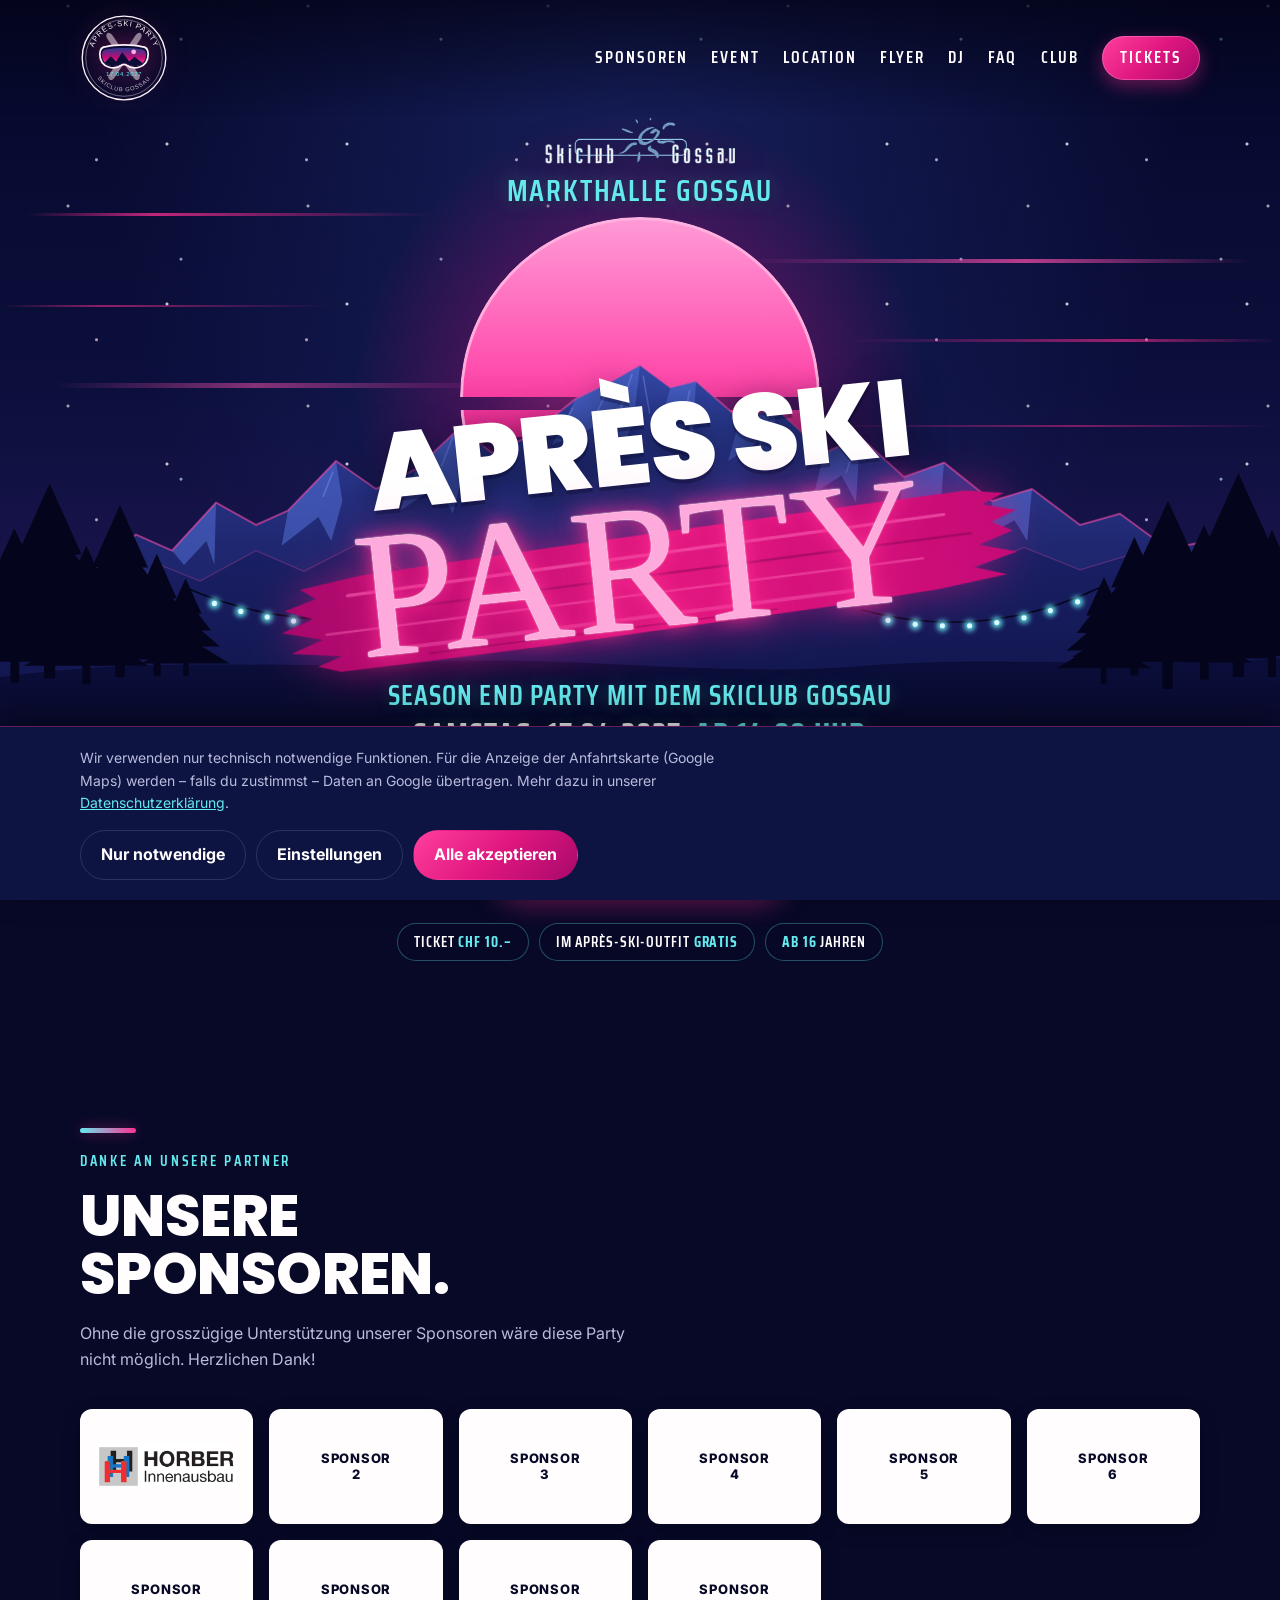
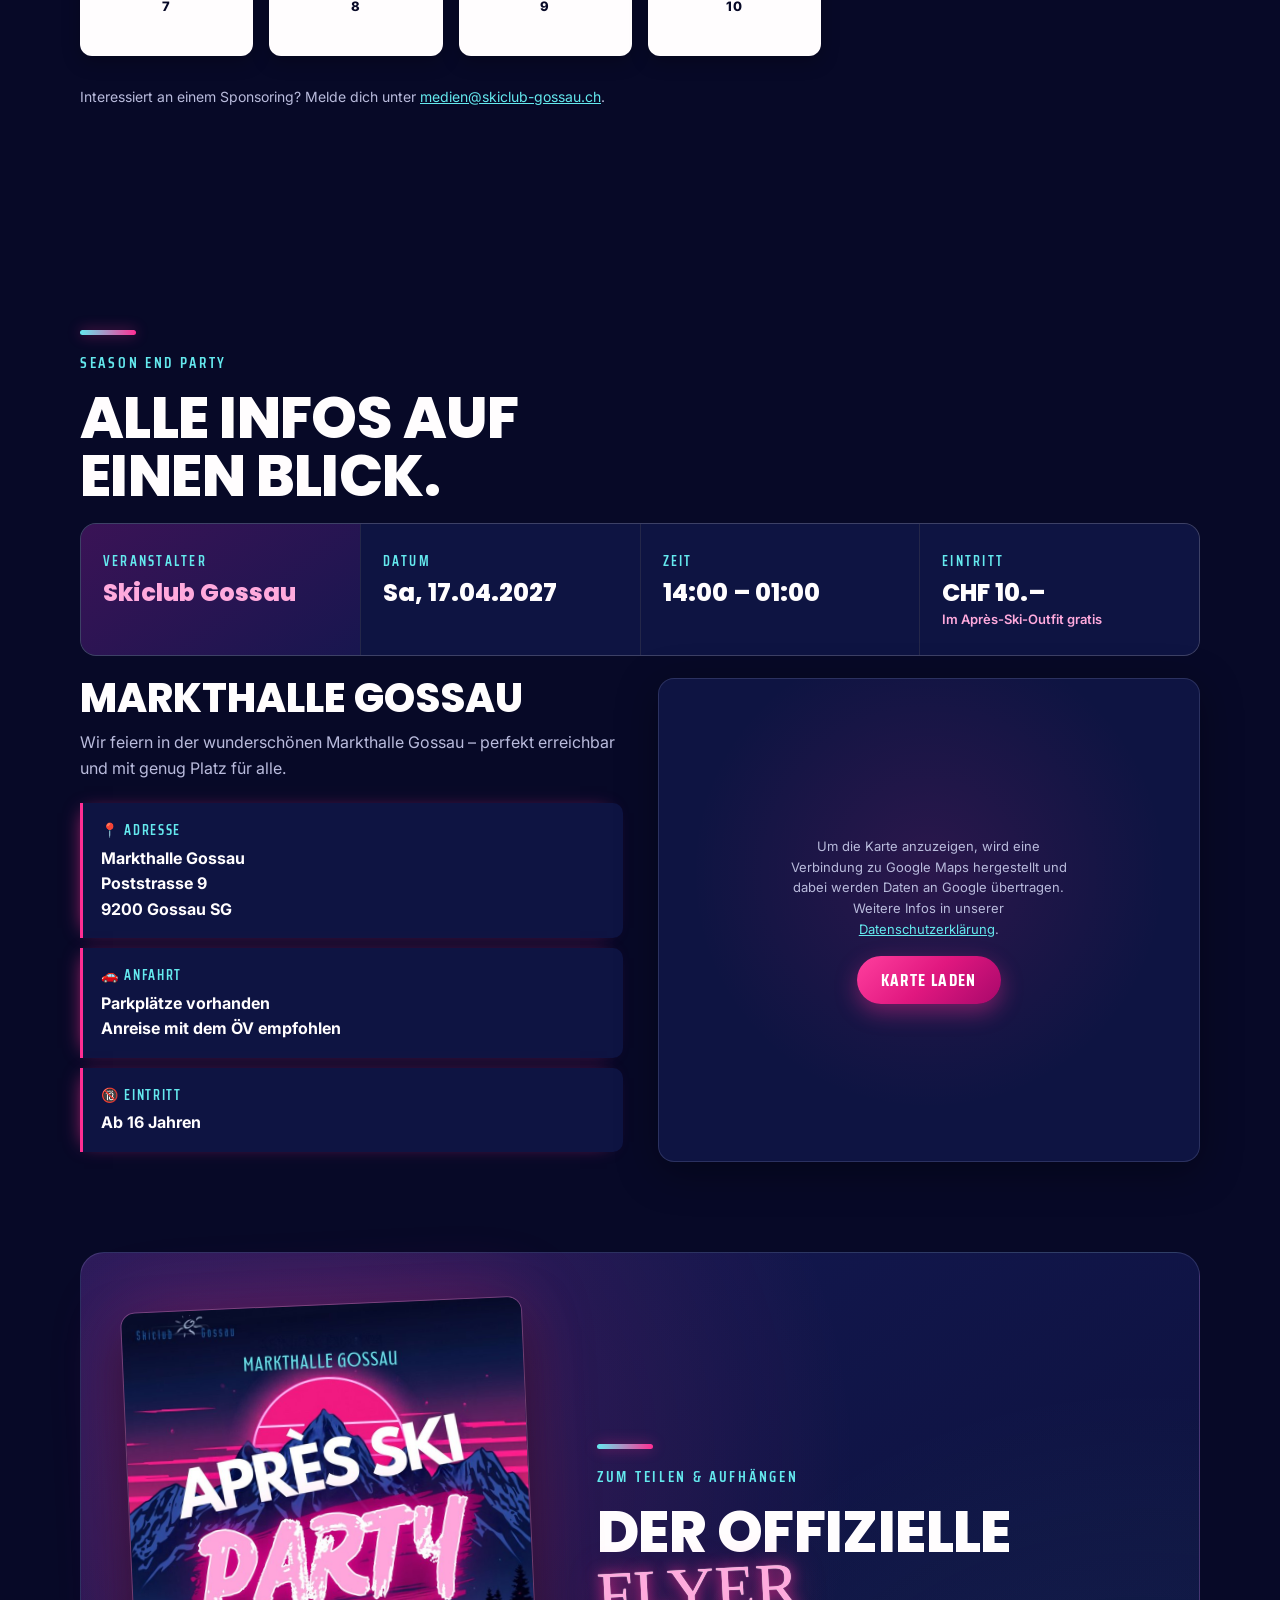
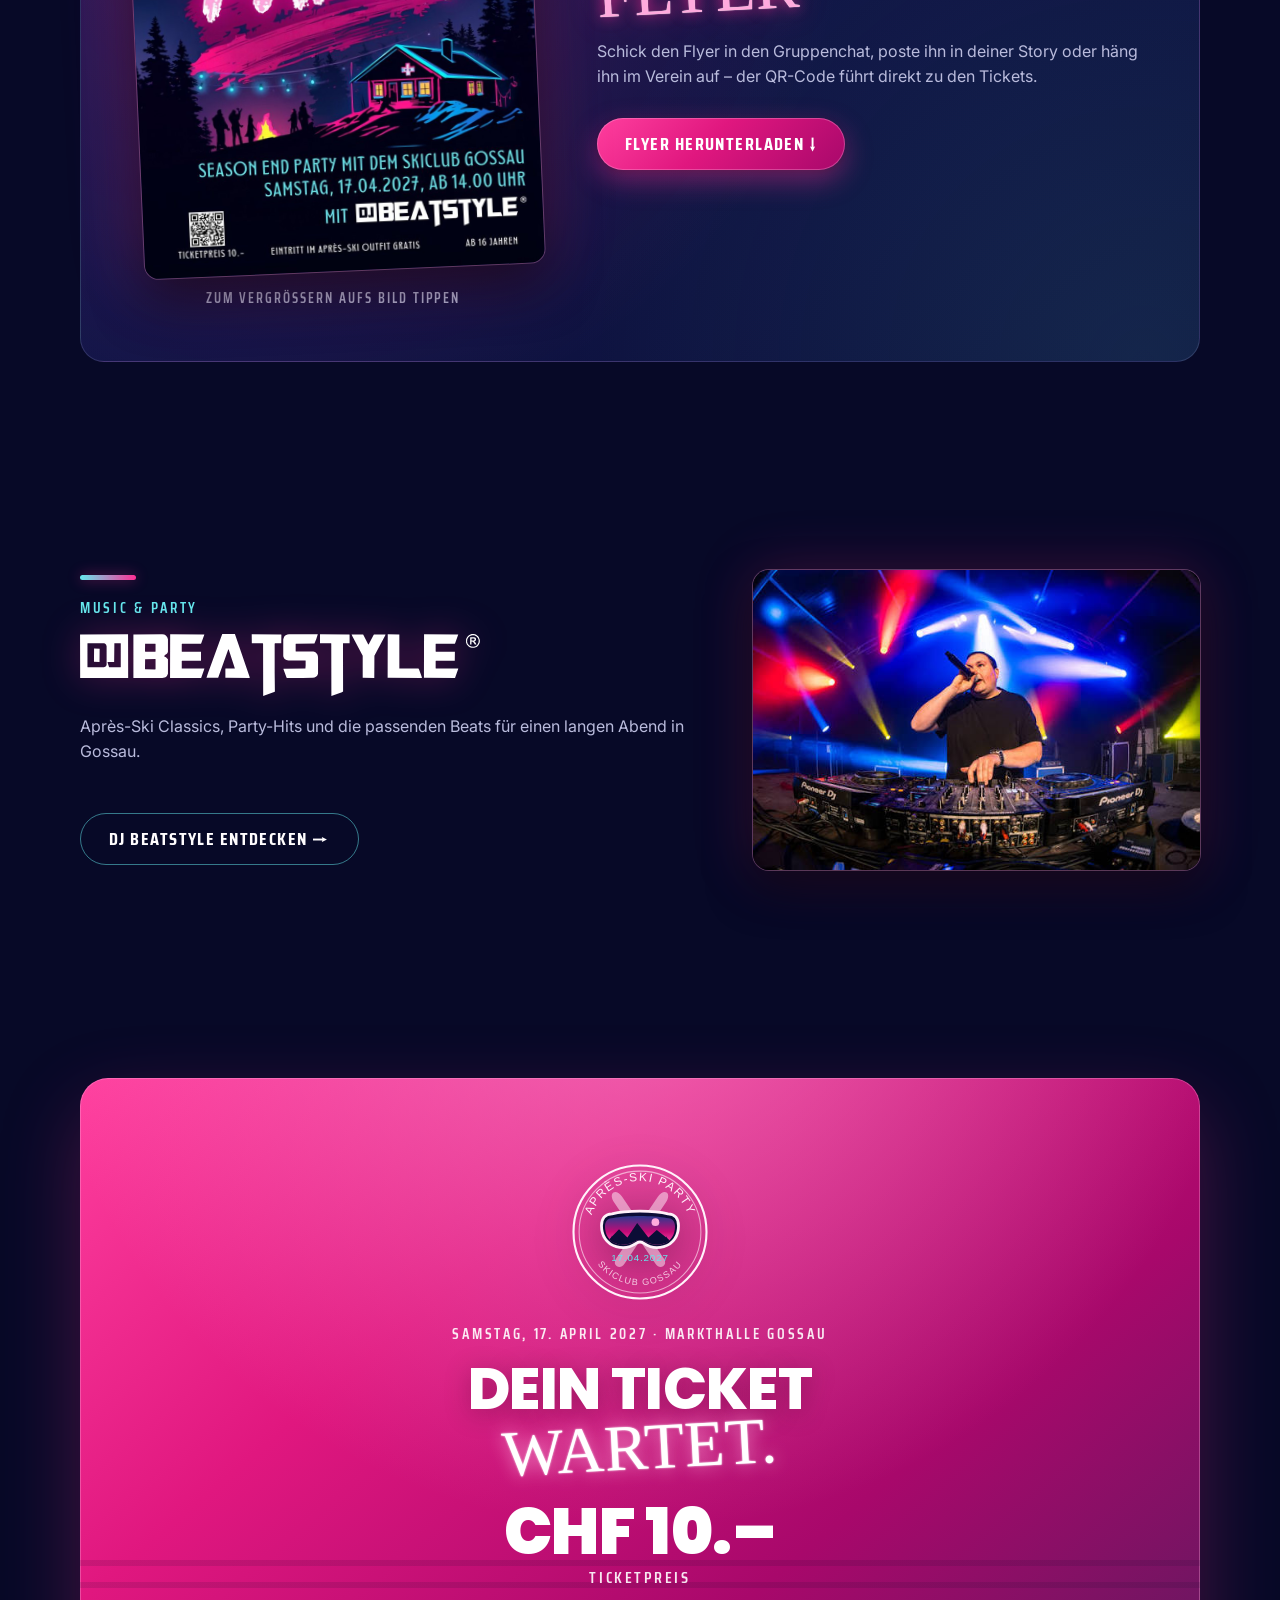
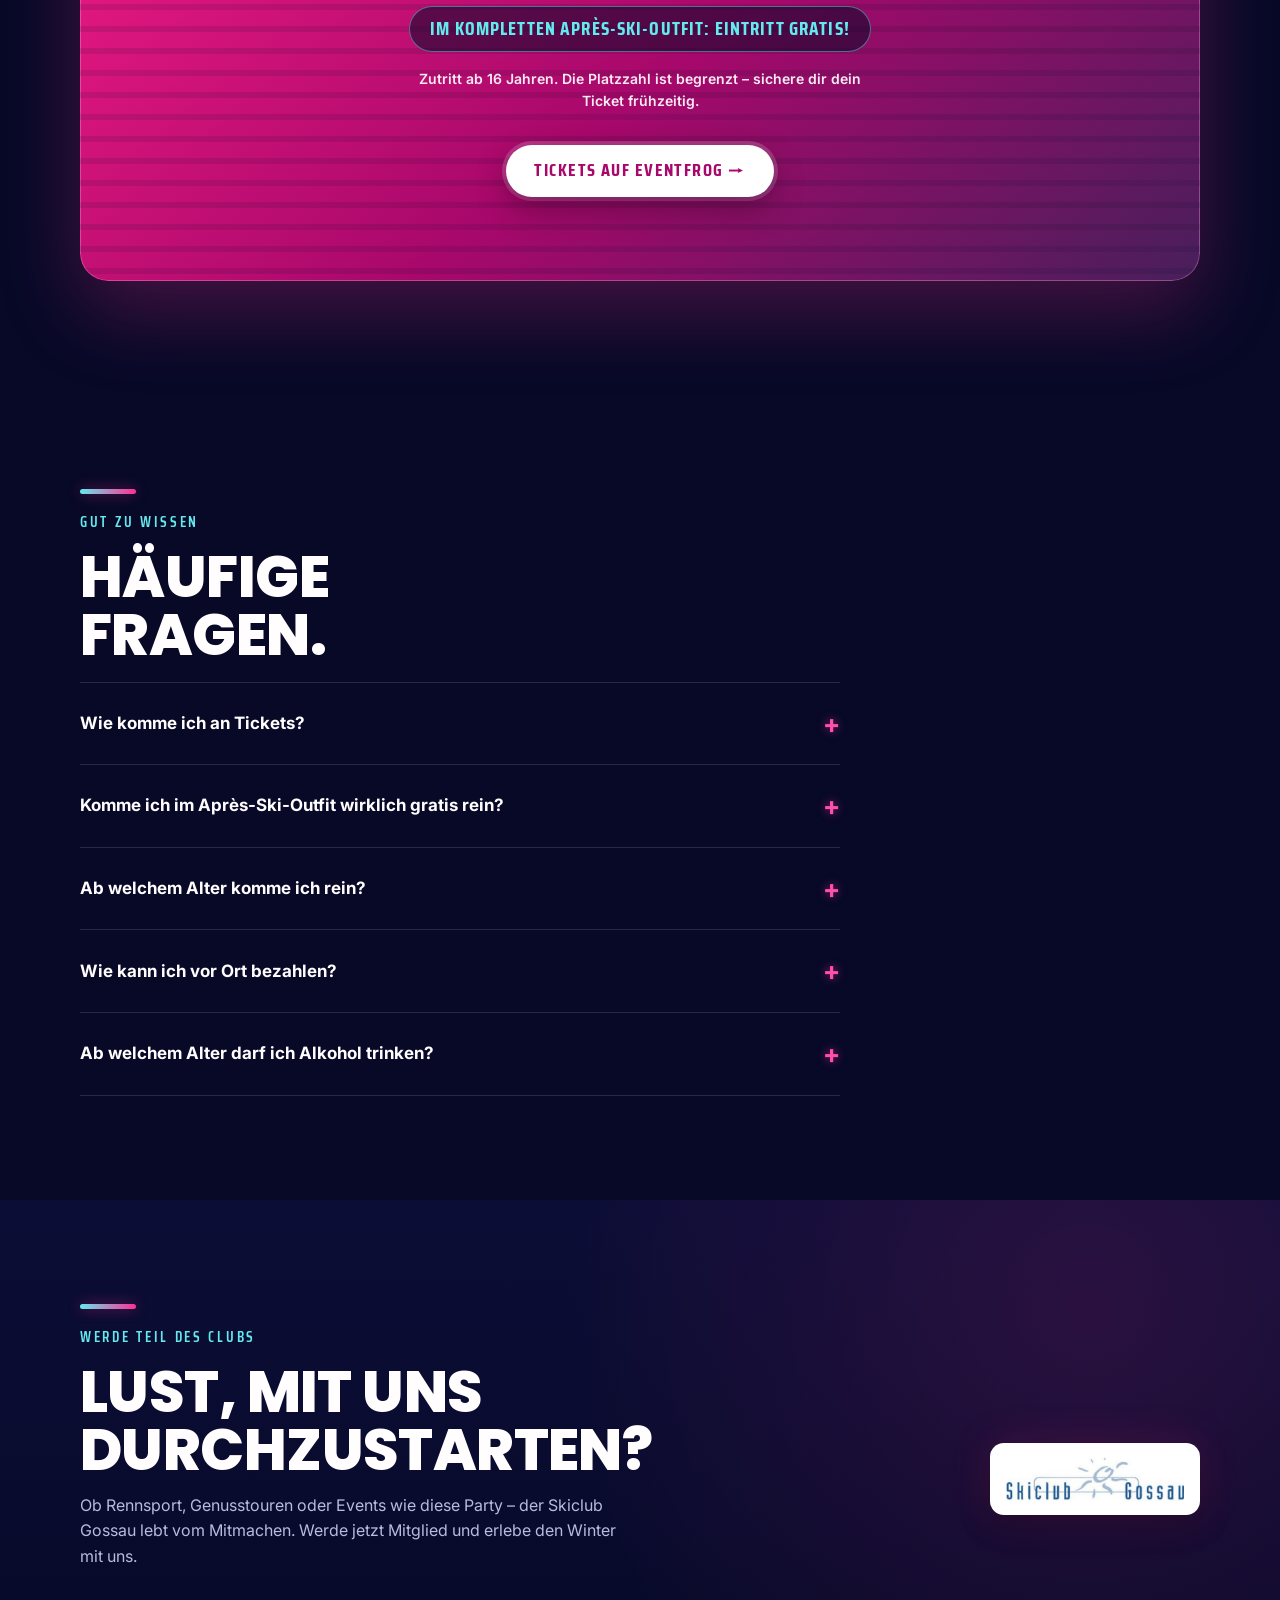
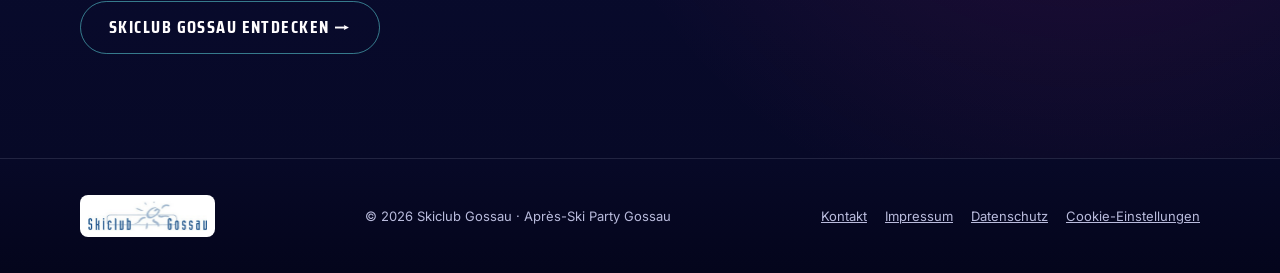
==== commit 7fde448f: "Update party website and flyer" ====
--- a/index.html
+++ b/index.html
@@ -2,32 +2,35 @@
 <html lang="de">
 <head>
   <meta charset="UTF-8">
-  <meta name="viewport" content="width=device-width, initial-scale=1.0">
+  <meta name="viewport" content="width=device-width, initial-scale=1.0, viewport-fit=cover">
   <title>Après-Ski Party Gossau | 17. April 2027</title>
-  <meta name="description" content="Après-Ski Party Gossau am 17. April 2027 in der Markthalle Gossau. DJ Beatstyle. Eintritt CHF 20.–.">
+  <meta name="description" content="Season End Après-Ski Party des Skiclub Gossau am Samstag, 17. April 2027, ab 14 Uhr in der Markthalle Gossau. Mit DJ Beatstyle. Tickets CHF 10.–, im Après-Ski-Outfit gratis.">
   <link rel="canonical" href="https://www.apres-ski-party-gossau.ch/">
   <meta property="og:type" content="website">
   <meta property="og:title" content="Après-Ski Party Gossau | 17. April 2027">
-  <meta property="og:description" content="Après-Ski Party Gossau am 17. April 2027 in der Markthalle Gossau. DJ Beatstyle. Eintritt CHF 20.–.">
+  <meta property="og:description" content="Season End Party mit dem Skiclub Gossau: Sa, 17.04.2027, ab 14 Uhr, Markthalle Gossau. Mit DJ Beatstyle. Tickets CHF 10.–, im Après-Ski-Outfit gratis.">
   <meta property="og:url" content="https://www.apres-ski-party-gossau.ch/">
   <meta property="og:locale" content="de_CH">
   <meta property="og:image" content="https://www.apres-ski-party-gossau.ch/share-image.png">
   <meta property="og:image:width" content="1200">
   <meta property="og:image:height" content="630">
-  <meta property="og:image:alt" content="Après-Ski Party Gossau, 17. April 2027, Markthalle Gossau">
+  <meta property="og:image:alt" content="Flyer der Après-Ski Party Gossau, 17. April 2027, Markthalle Gossau">
   <meta name="twitter:card" content="summary_large_image">
-  <meta name="theme-color" content="#071525">
+  <meta name="theme-color" content="#070927">
   <script type="application/ld+json">
   {
     "@context": "https://schema.org",
     "@type": "Event",
-    "name": "Après-Ski Party Gossau",
-    "description": "Après-Ski Party des Skiclub Gossau mit DJ Beatstyle in der Markthalle Gossau.",
-    "startDate": "2027-04-17T15:00:00+02:00",
+    "name": "Après-Ski Party Gossau – Season End Party",
+    "description": "Season End Après-Ski Party des Skiclub Gossau mit DJ Beatstyle in der Markthalle Gossau. Im kompletten Après-Ski-Outfit ist der Eintritt gratis.",
+    "startDate": "2027-04-17T14:00:00+02:00",
     "endDate": "2027-04-18T01:00:00+02:00",
     "eventStatus": "https://schema.org/EventScheduled",
     "eventAttendanceMode": "https://schema.org/OfflineEventAttendanceMode",
-    "image": "https://www.apres-ski-party-gossau.ch/share-image.png",
+    "image": [
+      "https://www.apres-ski-party-gossau.ch/flyer/apres-ski-party-2027-flyer.jpg",
+      "https://www.apres-ski-party-gossau.ch/share-image.png"
+    ],
     "location": {
       "@type": "Place",
       "name": "Markthalle Gossau",
@@ -51,9 +54,10 @@
     },
     "offers": {
       "@type": "Offer",
-      "price": "20",
+      "price": "10",
       "priceCurrency": "CHF",
-      "availability": "https://schema.org/InStock"
+      "availability": "https://schema.org/InStock",
+      "url": "https://eventfrog.ch/de/p/partys/disco/season-end-party-skiclub-gossau-gossau-7510725504757988831.html"
     },
     "typicalAgeRange": "16-"
   }
@@ -61,7 +65,7 @@
   <link rel="icon" href="favicon.svg" type="image/svg+xml">
   <link rel="preconnect" href="https://fonts.googleapis.com">
   <link rel="preconnect" href="https://fonts.gstatic.com" crossorigin>
-  <link href="https://fonts.googleapis.com/css2?family=Anton&family=Inter:wght@400;600;700;800&display=swap" rel="stylesheet">
+  <link href="https://fonts.googleapis.com/css2?family=Inter:wght@400;600;700;800&amp;family=Permanent+Marker&amp;family=Poppins:wght@800;900&amp;family=Saira+Condensed:wght@600;700&amp;display=swap" rel="stylesheet">
   <link rel="stylesheet" href="css/style.css">
   <noscript>
     <style>
@@ -69,10 +73,10 @@
       .reveal{opacity:1 !important;transform:none !important}
       /* und die Navigation als einfache Liste statt als Burger-Menü */
       .nav-toggle{display:none !important}
-      .navlinks{position:static !important;transform:none !important;width:auto !important;
-        height:auto !important;background:none !important;padding:0 !important;
-        flex-direction:row !important;flex-wrap:wrap !important;gap:14px !important;
-        justify-content:flex-end !important;font-size:12px !important}
+      .navlinks{position:static !important;transform:none !important;width:auto !important;visibility:visible !important;
+        height:auto !important;background:none !important;padding:0 !important;border:0 !important;box-shadow:none !important;
+        flex-direction:row !important;flex-wrap:wrap !important;gap:10px 14px !important;
+        justify-content:flex-end !important;font-size:14px !important}
     </style>
   </noscript>
 </head>
@@ -82,67 +86,80 @@
 
 <nav>
   <div class="wrap nav-inner">
-    <img class="club-logo" width="200" height="200" decoding="async" src="party-emblem.svg" alt="Après-Ski Party Gossau">
+    <a href="#top" aria-label="Zum Seitenanfang"><img class="club-logo" width="200" height="200" decoding="async" src="party-emblem.svg" alt="Après-Ski Party Gossau"></a>
     <button class="nav-toggle" type="button" aria-label="Menü öffnen" aria-expanded="false" aria-controls="navlinks">
       <span></span>
     </button>
     <div class="navlinks" id="navlinks">
-      <a href="#sponsoren">SPONSOREN</a>
-      <a href="#event">EVENT</a>
-      <a href="#location">LOCATION</a>
+      <a href="#sponsoren">Sponsoren</a>
+      <a href="#event">Event</a>
+      <a href="#location">Location</a>
+      <a href="#flyer">Flyer</a>
       <a href="#dj">DJ</a>
-      <a href="#tickets">TICKETS</a>
       <a href="#faq">FAQ</a>
-      <a href="#club">CLUB</a>
+      <a href="#club">Club</a>
+      <a class="nav-cta" href="#tickets">Tickets</a>
     </div>
   </div>
   <div class="nav-overlay"></div>
 </nav>
 
-<header class="hero">
+<header class="hero" id="top">
   <div class="snow" aria-hidden="true"><span></span><span></span><span></span><span></span><span></span><span></span><span></span><span></span><span></span><span></span><span></span><span></span><span></span><span></span></div>
-  <svg class="hero-skis" viewBox="0 0 260 260" xmlns="http://www.w3.org/2000/svg" aria-hidden="true" focusable="false">
-    <ellipse cx="130" cy="244" rx="104" ry="12" fill="#8fb8cf" opacity=".22"/>
-  
-    <g transform="translate(206,34) rotate(13)">
-      <rect x="4" y="0" width="5" height="212" rx="2.5" fill="#2c5d80"/>
-      <rect x="1.5" y="0" width="10" height="34" rx="5" fill="#0a1f33"/>
-      <ellipse cx="6.5" cy="186" rx="11" ry="4" fill="#2c5d80"/>
-    </g>
-  
-    <g transform="translate(26,30) rotate(-13)">
-      <rect x="4" y="0" width="5" height="212" rx="2.5" fill="#2c5d80"/>
-      <rect x="1.5" y="0" width="10" height="34" rx="5" fill="#0a1f33"/>
-      <ellipse cx="6.5" cy="186" rx="11" ry="4" fill="#2c5d80"/>
-    </g>
-  
-    <g transform="translate(146,14) rotate(13) scale(1.0)">
-      <path d="M11,2 C17.5,2 21,8 21,16.5 L20,206 C20,215 16,220 11,220 C6,220 2,215 2,206 L1,16.5 C1,8 4.5,2 11,2 Z" fill="#2c5d80"/>
-      <rect x="4" y="26" width="15" height="7" rx="3.5" fill="#7ed8f5"/>
-      <rect x="4" y="40" width="15" height="4" rx="2" fill="#7ed8f5" opacity=".7"/>
-      <path d="M1.5,120 L20.5,120 L20.5,150 L1.5,150 Z" fill="#0a1f33" opacity=".85"/>
-      <rect x="-1" y="126" width="24" height="7" rx="3.5" fill="#0a1f33"/>
-      <rect x="-1" y="140" width="24" height="9" rx="4" fill="#0a1f33"/>
-    </g>
-  
-    <g transform="translate(92,10) rotate(-13) scale(1.0)">
-      <path d="M11,2 C17.5,2 21,8 21,16.5 L20,206 C20,215 16,220 11,220 C6,220 2,215 2,206 L1,16.5 C1,8 4.5,2 11,2 Z" fill="#0a1f33"/>
-      <rect x="4" y="26" width="15" height="7" rx="3.5" fill="#ffb443"/>
-      <rect x="4" y="40" width="15" height="4" rx="2" fill="#ffb443" opacity=".7"/>
-      <path d="M1.5,120 L20.5,120 L20.5,150 L1.5,150 Z" fill="#0a1f33" opacity=".85"/>
-      <rect x="-1" y="126" width="24" height="7" rx="3.5" fill="#0a1f33"/>
-      <rect x="-1" y="140" width="24" height="9" rx="4" fill="#0a1f33"/>
-    </g>
-    <path d="M14,248 C40,212 86,200 130,200 C174,200 220,212 246,248 Z" fill="#ffffff"/>
-  </svg>
+
   <div class="wrap hero-content">
-    <div class="organizer-badge">
-      <img decoding="async" loading="lazy" width="620" height="155" src="skiclub-gossau-logo-transparent.png" alt="Skiclub Gossau">
-    </div>
-    <div class="eyebrow">präsentiert</div>
-    <h1>Après-Ski<br>Party Gossau</h1>
-    <div class="hero-date">17. April 2027 · Markthalle Gossau</div>
-    <a class="btn btn-hero" href="#tickets">JETZT TICKETS SICHERN →</a>
+    <div class="hero-presenter">
+      <img decoding="async" width="620" height="155" src="skiclub-gossau-logo-transparent.png" alt="Skiclub Gossau präsentiert">
+    </div>
+
+    <p class="hero-venue">Markthalle Gossau</p>
+
+    <div class="hero-stage">
+      <div class="hero-streaks" aria-hidden="true"></div>
+      <div class="hero-sun" aria-hidden="true"></div>
+      <div class="hero-ridge" aria-hidden="true">
+    <svg viewBox="0 0 1600 560" xmlns="http://www.w3.org/2000/svg" aria-hidden="true" focusable="false">
+      <defs>
+        <linearGradient id="rgBack" x1="0" y1="0" x2="0" y2="1"><stop offset="0" stop-color="#3347a6"/><stop offset=".45" stop-color="#1f2770"/><stop offset="1" stop-color="#141a52"/></linearGradient>
+        <linearGradient id="rgMid" x1="0" y1="0" x2="0" y2="1"><stop offset="0" stop-color="#1a2066"/><stop offset="1" stop-color="#0d1142"/></linearGradient>
+        <linearGradient id="rgFront" x1="0" y1="0" x2="0" y2="1"><stop offset="0" stop-color="#0b0e3a"/><stop offset="1" stop-color="#070927"/></linearGradient>
+        <filter id="rgGlow" x="-50%" y="-50%" width="200%" height="200%"><feGaussianBlur stdDeviation="3"/></filter>
+      </defs>
+      <path d="M0,330 L60,300 L110,312 L170,262 L215,282 L270,222 L320,250 L360,232 L420,170 L470,205 L520,180 L575,128 L615,160 L660,140 L720,92 L765,70 L800,50 L838,78 L870,70 L925,118 L970,104 L1030,160 L1075,140 L1130,190 L1180,172 L1240,220 L1290,205 L1350,250 L1400,236 L1460,280 L1520,268 L1600,300 L1600,560 L0,560 Z" fill="url(#rgBack)"/>
+      <g fill="#5876e0" opacity=".5"><path d="M800,50 L765,70 L720,92 L690,150 L742,128 L770,170 L792,120 Z"/><path d="M575,128 L520,180 L500,232 L548,200 L566,236 L580,180 Z"/><path d="M420,170 L360,232 L352,276 L398,240 L414,270 L428,220 Z"/><path d="M870,70 L838,78 L826,120 L852,104 L866,140 Z"/><path d="M970,104 L925,118 L910,170 L948,146 L962,180 Z"/><path d="M1075,140 L1030,160 L1018,210 L1052,188 L1070,222 Z"/><path d="M1180,172 L1130,190 L1122,236 L1158,214 L1174,246 Z"/><path d="M270,222 L215,282 L230,300 L258,270 L268,300 Z"/><path d="M1290,205 L1240,220 L1236,262 L1268,244 L1284,270 Z"/></g>
+      <g stroke="#8fa6ff" stroke-width="2" stroke-linecap="round" opacity=".35"><path d="M790,62 L776,104"/><path d="M804,64 L812,110"/><path d="M760,80 L742,118"/><path d="M566,140 L552,176"/><path d="M584,136 L594,168"/><path d="M416,184 L404,214"/><path d="M960,116 L950,150"/><path d="M1068,152 L1058,184"/><path d="M716,104 L700,138"/><path d="M862,82 L856,112"/></g>
+      <path d="M0,330 L60,300 L110,312 L170,262 L215,282 L270,222 L320,250 L360,232 L420,170 L470,205 L520,180 L575,128 L615,160 L660,140 L720,92 L765,70 L800,50 L838,78 L870,70 L925,118 L970,104 L1030,160 L1075,140 L1130,190 L1180,172 L1240,220 L1290,205 L1350,250 L1400,236 L1460,280 L1520,268 L1600,300" fill="none" stroke="#ff4fae" stroke-width="2.5" stroke-linejoin="round" opacity=".55"/>
+      <path d="M0,372 L70,330 L130,346 L200,300 L250,320 L320,282 L380,308 L450,272 L520,318 L600,338 L700,358 L800,378 L900,358 L1000,336 L1080,306 L1150,270 L1220,302 L1280,278 L1350,306 L1410,288 L1480,322 L1540,306 L1600,336 L1600,560 L0,560 Z" fill="url(#rgMid)"/>
+      <path d="M0,372 L70,330 L130,346 L200,300 L250,320 L320,282 L380,308 L450,272 L520,318 L600,338 L700,358 L800,378 L900,358 L1000,336 L1080,306 L1150,270 L1220,302 L1280,278 L1350,306 L1410,288 L1480,322 L1540,306 L1600,336" fill="none" stroke="#ff4fae" stroke-width="1.5" opacity=".25"/>
+      <path d="M0,440 C200,412 360,432 520,422 C700,410 900,442 1080,426 C1260,412 1420,432 1600,416 L1600,560 L0,560 Z" fill="url(#rgFront)"/>
+      <g fill="#04051c"><path d="M18,254 L50,324 L-14,324 Z M18,292 L68,357 L-32,357 Z M18,330 L86,389 L-50,389 Z M18,368 L105,421 L-69,421 Z M13,417 h11 v30 h-11 Z"/><path d="M62,198 L102,287 L22,287 Z M62,246 L125,328 L-1,328 Z M62,294 L148,368 L-24,368 Z M62,342 L171,409 L-47,409 Z M55,404 h14 v38 h-14 Z"/><path d="M108,276 L137,339 L79,339 Z M108,310 L153,368 L63,368 Z M108,344 L169,397 L47,397 Z M108,378 L186,426 L30,426 Z M103,422 h10 v27 h-10 Z"/><path d="M150,225 L185,303 L115,303 Z M150,267 L205,338 L95,338 Z M150,309 L226,374 L74,374 Z M150,351 L246,410 L54,410 Z M144,406 h12 v34 h-12 Z"/><path d="M196,286 L221,342 L171,342 Z M196,316 L236,367 L156,367 Z M196,346 L250,392 L142,392 Z M196,376 L264,418 L128,418 Z M192,415 h9 v24 h-9 Z"/><path d="M232,317 L252,361 L212,361 Z M232,341 L264,382 L200,382 Z M232,365 L275,402 L189,402 Z M232,389 L287,423 L177,423 Z M229,420 h7 v19 h-7 Z"/><path d="M1380,315 L1402,363 L1358,363 Z M1380,341 L1414,385 L1346,385 Z M1380,367 L1427,407 L1333,407 Z M1380,393 L1439,429 L1321,429 Z M1376,427 h7 v21 h-7 Z"/><path d="M1418,265 L1447,328 L1389,328 Z M1418,299 L1463,357 L1373,357 Z M1418,333 L1479,386 L1357,386 Z M1418,367 L1496,415 L1340,415 Z M1413,411 h10 v27 h-10 Z"/><path d="M1460,220 L1499,305 L1421,305 Z M1460,266 L1521,344 L1399,344 Z M1460,312 L1543,383 L1377,383 Z M1460,358 L1565,422 L1355,422 Z M1453,418 h13 v37 h-13 Z"/><path d="M1505,250 L1537,320 L1473,320 Z M1505,288 L1555,353 L1455,353 Z M1505,326 L1573,385 L1437,385 Z M1505,364 L1592,417 L1418,417 Z M1500,413 h11 v30 h-11 Z"/><path d="M1548,185 L1590,278 L1506,278 Z M1548,235 L1614,320 L1482,320 Z M1548,285 L1638,362 L1458,362 Z M1548,335 L1662,405 L1434,405 Z M1541,400 h14 v40 h-14 Z"/><path d="M1590,256 L1620,323 L1560,323 Z M1590,292 L1638,353 L1542,353 Z M1590,328 L1655,384 L1525,384 Z M1590,364 L1672,414 L1508,414 Z M1585,411 h10 v29 h-10 Z"/></g>
+      <g class="hero-lights">
+      <path d="M236,330 Q380,392 540,352" fill="none" stroke="#04051c" stroke-width="2"/>
+      <path d="M1076,356 Q1230,398 1380,326" fill="none" stroke="#04051c" stroke-width="2"/>
+      <g fill="#64e9ee" filter="url(#rgGlow)" opacity=".9"><circle cx="268" cy="348" r="7"/><circle cx="301" cy="358" r="7"/><circle cx="334" cy="365" r="7"/><circle cx="367" cy="370" r="7"/><circle cx="401" cy="372" r="7"/><circle cx="435" cy="372" r="7"/><circle cx="470" cy="370" r="7"/><circle cx="505" cy="365" r="7"/><circle cx="1110" cy="369" r="7"/><circle cx="1144" cy="374" r="7"/><circle cx="1178" cy="376" r="7"/><circle cx="1212" cy="376" r="7"/><circle cx="1246" cy="372" r="7"/><circle cx="1280" cy="366" r="7"/><circle cx="1313" cy="357" r="7"/><circle cx="1347" cy="346" r="7"/></g>
+      <g fill="#d9fdff"><circle cx="268" cy="348" r="3.2"/><circle cx="301" cy="358" r="3.2"/><circle cx="334" cy="365" r="3.2"/><circle cx="367" cy="370" r="3.2"/><circle cx="401" cy="372" r="3.2"/><circle cx="435" cy="372" r="3.2"/><circle cx="470" cy="370" r="3.2"/><circle cx="505" cy="365" r="3.2"/><circle cx="1110" cy="369" r="3.2"/><circle cx="1144" cy="374" r="3.2"/><circle cx="1178" cy="376" r="3.2"/><circle cx="1212" cy="376" r="3.2"/><circle cx="1246" cy="372" r="3.2"/><circle cx="1280" cy="366" r="3.2"/><circle cx="1313" cy="357" r="3.2"/><circle cx="1347" cy="346" r="3.2"/></g>
+      </g>
+    </svg>
+      </div>
+      <h1 class="hero-title">
+        <span class="hero-title-top">Après Ski</span>
+        <span class="hero-title-brush">Party</span>
+      </h1>
+    </div>
+
+    <p class="hero-sub">Season End Party mit dem Skiclub Gossau</p>
+    <p class="hero-when"><time datetime="2027-04-17T14:00">Samstag, 17.04.2027, <strong>ab 14.00 Uhr</strong></time></p>
+    <p class="hero-dj"><span>mit</span><img class="hero-dj-logo" decoding="async" width="1724" height="266" src="dj-beatstyle-logo.svg" alt="DJ Beatstyle"></p>
+
+    <div class="hero-actions">
+      <a class="btn btn-hero" href="#tickets">Jetzt Tickets sichern&nbsp;→</a>
+    </div>
+
+    <ul class="hero-facts">
+      <li>Ticket <strong>CHF 10.–</strong></li>
+      <li>Im Après-Ski-Outfit <strong>gratis</strong></li>
+      <li><strong>Ab 16</strong> Jahren</li>
+    </ul>
   </div>
 </header>
 
@@ -181,7 +198,7 @@
         <div class="sponsor-card"><span class="sponsor-logo">SPONSOR<br>9</span></div>
         <div class="sponsor-card"><span class="sponsor-logo">SPONSOR<br>10</span></div>
       </div>
-      <p class="sponsor-note">Interessiert an einem Sponsoring? Melde dich unter <a href="mailto:medien@skiclub-gossau.ch" style="text-decoration:underline">medien@skiclub-gossau.ch</a>.</p>
+      <p class="sponsor-note">Interessiert an einem Sponsoring? Melde dich unter <a href="mailto:medien@skiclub-gossau.ch">medien@skiclub-gossau.ch</a>.</p>
     </div>
   </section>
 
@@ -189,18 +206,18 @@
     <div class="wrap">
       <div class="reveal">
         <div class="title-bar"></div>
-        <div class="eyebrow">Das Event</div>
+        <div class="eyebrow">Season End Party</div>
         <h2 class="section-title">Alle Infos auf<br>einen Blick.</h2>
       </div>
 
       <div class="event-details reveal">
         <div class="detail is-organizer"><div class="detail-label">Veranstalter</div><div class="detail-value">Skiclub Gossau</div></div>
-        <div class="detail"><div class="detail-label">Datum</div><div class="detail-value">17.04.2027</div></div>
-        <div class="detail"><div class="detail-label">Zeit</div><div class="detail-value">15:00 – 01:00</div></div>
-        <div class="detail"><div class="detail-label">Eintritt</div><div class="detail-value">CHF 20.–</div></div>
-      </div>
-
-      <div class="map-section reveal" id="location" style="margin-top:22px">
+        <div class="detail"><div class="detail-label">Datum</div><div class="detail-value">Sa, 17.04.2027</div></div>
+        <div class="detail"><div class="detail-label">Zeit</div><div class="detail-value">14:00 – 01:00</div></div>
+        <div class="detail"><div class="detail-label">Eintritt</div><div class="detail-value">CHF 10.–</div><div class="detail-note">Im Après-Ski-Outfit gratis</div></div>
+      </div>
+
+      <div class="map-section reveal" id="location">
         <div class="map-info">
           <h3 class="venue-title">Markthalle Gossau</h3>
           <p class="muted">Wir feiern in der wunderschönen Markthalle Gossau – perfekt erreichbar und mit genug Platz für alle.</p>
@@ -212,7 +229,7 @@
             </div>
             <div class="detail-box">
               <div class="label">🚗 Anfahrt</div>
-              <div class="value">Parkplätze vorhanden<br>Anreise mit der ÖV empfohlen</div>
+              <div class="value">Parkplätze vorhanden<br>Anreise mit dem ÖV empfohlen</div>
             </div>
             <div class="detail-box">
               <div class="label">🔞 Eintritt</div>
@@ -232,10 +249,27 @@
         </div>
       </div>
 
-      <div class="poster poster--wide reveal" style="margin-top:22px">
-        <div class="poster-inner">
-          <img loading="lazy" decoding="async" class="poster-emblem" src="party-emblem.svg" width="200" height="200" alt="Emblem der Après-Ski Party Gossau">
-          <span>Event-Flyer<br>kommt bald</span>
+      <!-- Flyer: Anzeige in mittlerer Grösse, Grossansicht/Download in voller Auflösung -->
+      <div class="flyer reveal" id="flyer">
+        <figure class="flyer-figure">
+          <a class="flyer-open" href="flyer/apres-ski-party-2027-flyer.jpg" target="_blank" rel="noopener" data-lightbox="flyerDialog" aria-label="Flyer in Grossansicht öffnen">
+            <img loading="lazy" decoding="async" width="800" height="1132"
+                 src="flyer/apres-ski-party-2027-flyer-800.jpg"
+                 srcset="flyer/apres-ski-party-2027-flyer-800.jpg 800w, flyer/apres-ski-party-2027-flyer.jpg 1131w"
+                 sizes="(max-width: 820px) min(360px, 90vw), 400px"
+                 alt="Flyer: Après Ski Party – Season End Party mit dem Skiclub Gossau, Samstag, 17.04.2027, ab 14.00 Uhr, Markthalle Gossau, mit DJ Beatstyle. Ticketpreis 10.–, Eintritt im Après-Ski-Outfit gratis, ab 16 Jahren.">
+          </a>
+          <figcaption>Zum Vergrössern aufs Bild tippen</figcaption>
+        </figure>
+        <div class="flyer-text">
+          <div class="title-bar"></div>
+          <div class="eyebrow">Zum Teilen &amp; Aufhängen</div>
+          <h2 class="section-title">Der offizielle<br><span class="brush">Flyer</span></h2>
+          <p class="section-lead">Schick den Flyer in den Gruppenchat, poste ihn in deiner Story oder häng ihn im Verein auf – der QR-Code führt direkt zu den Tickets.</p>
+          <div class="flyer-actions">
+            <a class="btn" href="flyer/apres-ski-party-2027-flyer.jpg" download="Apres-Ski-Party-Gossau-2027-Flyer.jpg">Flyer herunterladen ↓</a>
+            <button class="btn btn-outline" type="button" id="flyerShare" hidden>Flyer teilen</button>
+          </div>
         </div>
       </div>
     </div>
@@ -245,10 +279,10 @@
     <div class="wrap dj reveal">
       <div>
         <div class="title-bar"></div>
-        <div class="eyebrow">Music & Party</div>
-        <h2 class="section-title">DJ<br>Beatstyle</h2>
+        <div class="eyebrow">Music &amp; Party</div>
+        <h2 class="section-title dj-title"><img decoding="async" loading="lazy" width="1724" height="266" src="dj-beatstyle-logo.svg" alt="DJ Beatstyle"></h2>
         <p class="muted">Après-Ski Classics, Party-Hits und die passenden Beats für einen langen Abend in Gossau.</p>
-        <a class="btn btn-outline" href="https://beatstyle.ch" target="_blank" rel="noopener">DJ BEATSTYLE ENTDECKEN →</a>
+        <a class="btn btn-outline" href="https://beatstyle.ch" target="_blank" rel="noopener">DJ Beatstyle entdecken →</a>
       </div>
       <div class="dj-photo-wrap">
         <img decoding="async" loading="lazy" width="545" height="366" src="dj-logo.jpeg" alt="DJ Beatstyle am Mischpult während eines Auftritts">
@@ -256,16 +290,17 @@
     </div>
   </section>
 
-
-  <section id="tickets" class="ticket-section">
-    <div class="wrap reveal">
-      <img loading="lazy" decoding="async" class="ticket-emblem" src="party-emblem-dark.svg" width="130" height="130" alt="">
-      <div class="eyebrow">17. April 2027 · Gossau</div>
-      <h2 class="section-title">Dein Ticket<br>wartet.</h2>
-      <p class="ticket-price">Eintritt CHF 20.–</p>
-      <p class="ticket-note">Die Platzzahl ist begrenzt – sichere dir dein Ticket frühzeitig.</p>
-      <!-- EVENTFROG_LINK_HIER_EINSETZEN -->
-      <a class="btn" href="#" onclick="alert('Sobald der Eventfrog-Link vorhanden ist, wird dieser Button direkt verlinkt.');return false;">TICKETS AUF EVENTFROG →</a>
+  <section id="tickets">
+    <div class="wrap">
+      <div class="ticket-card reveal">
+        <img loading="lazy" decoding="async" class="ticket-emblem" src="party-emblem.svg" width="130" height="130" alt="">
+        <div class="eyebrow">Samstag, 17. April 2027 · Markthalle Gossau</div>
+        <h2 class="section-title">Dein Ticket<br><span class="brush">wartet.</span></h2>
+        <p class="ticket-price">CHF 10.–<small>Ticketpreis</small></p>
+        <p class="ticket-free">Im kompletten Après-Ski-Outfit: Eintritt gratis!</p>
+        <p class="ticket-note">Zutritt ab 16 Jahren. Die Platzzahl ist begrenzt – sichere dir dein Ticket frühzeitig.</p>
+        <a class="btn btn-light" href="https://eventfrog.ch/de/p/partys/disco/season-end-party-skiclub-gossau-gossau-7510725504757988831.html" target="_blank" rel="noopener">Tickets auf Eventfrog →</a>
+      </div>
     </div>
   </section>
 
@@ -278,7 +313,11 @@
       <div class="faq-list">
         <details>
           <summary>Wie komme ich an Tickets?</summary>
-          <p class="faq-answer">Tickets gibt es ausschliesslich online über Eventfrog (Button weiter oben bzw. im Ticket-Bereich). Der Eintritt kostet CHF 20.–.</p>
+          <p class="faq-answer">Tickets gibt es online über Eventfrog (Button im Ticket-Bereich weiter oben oder QR-Code auf dem Flyer). Ein Ticket kostet CHF 10.–.</p>
+        </details>
+        <details>
+          <summary>Komme ich im Après-Ski-Outfit wirklich gratis rein?</summary>
+          <p class="faq-answer">Ja! Wer im kompletten Après-Ski-Outfit erscheint, hat freien Eintritt. Ohne Outfit kostet der Eintritt CHF 10.–.</p>
         </details>
         <details>
           <summary>Ab welchem Alter komme ich rein?</summary>
@@ -296,7 +335,7 @@
     </div>
   </section>
 
-  <section id="club" style="background:linear-gradient(145deg,rgba(255,180,67,.05),rgba(255,255,255,.01))">
+  <section id="club" class="club-section">
     <div class="wrap">
       <div class="club-cta reveal">
         <div>
@@ -304,7 +343,7 @@
           <div class="eyebrow">Werde Teil des Clubs</div>
           <h2 class="section-title">Lust, mit uns<br>durchzustarten?</h2>
           <p class="section-lead">Ob Rennsport, Genusstouren oder Events wie diese Party – der Skiclub Gossau lebt vom Mitmachen. Werde jetzt Mitglied und erlebe den Winter mit uns.</p>
-          <a class="btn btn-outline" href="https://www.skiclub-gossau.ch/willkommen" target="_blank" rel="noopener">SKICLUB GOSSAU ENTDECKEN →</a>
+          <a class="btn btn-outline" href="https://www.skiclub-gossau.ch/willkommen" target="_blank" rel="noopener">Skiclub Gossau entdecken →</a>
         </div>
         <img decoding="async" loading="lazy" width="480" height="120" class="club-cta-logo" src="skiclub-gossau-logo-trim.png" alt="Skiclub Gossau Logo">
       </div>
@@ -327,6 +366,12 @@
     </div>
   </div>
 </footer>
+
+<!-- Flyer-Grossansicht -->
+<dialog class="lightbox" id="flyerDialog" aria-label="Flyer in Grossansicht">
+  <button type="button" class="lightbox-close" data-lightbox-close aria-label="Grossansicht schliessen">×</button>
+  <img decoding="async" loading="lazy" width="1131" height="1600" src="flyer/apres-ski-party-2027-flyer.jpg" alt="Flyer der Après-Ski Party Gossau in voller Grösse">
+</dialog>
 
 <!-- Cookie-Banner -->
 <div class="cookie-banner" id="cookieBanner" hidden role="dialog" aria-label="Cookie-Hinweis" aria-live="polite">
--- a/css/style.css
+++ b/css/style.css
@@ -1,165 +1,283 @@
 /* ============================================================
    Après-Ski Party Gossau – Stylesheet
+   Look & Farben abgestimmt auf den offiziellen Event-Flyer 2027:
+   Nachtblau/Indigo als Grund, Neon-Pink und Cyan als Akzente.
    ============================================================ */
 
 :root{
-  --navy:#071525;
-  --navy2:#0c2238;
-  --ice:#dff7ff;
-  --blue:#7ed8f5;
-  --white:#fbfdff;
-  --muted:#b9cad7;
-  --line:rgba(220,245,255,.16);
-  --accent:#a9e8ff;
-  --sun:#ffb443;
-  --sun2:#ff8a3d;
+  /* Flächen (aus dem Nachthimmel des Flyers) */
+  --night:#070927;
+  --night-2:#0e1442;
+  --night-3:#161d57;
+  --indigo:#2b3a8f;
+  --plum:#481f5b;
+
+  /* Akzente (Sonne, «PARTY»-Schriftzug, Pinselstrich, Info-Texte) */
+  --pink:#ff2e93;
+  --pink-hot:#ff4fae;
+  --pink-soft:#ffaadd;
+  --magenta:#e0177f;
+  --magenta-deep:#a8086b;
+  --cyan:#64e9ee;
+
+  /* Text */
+  --white:#fffdfe;
+  --muted:#b9bbdc;
+  --line:rgba(190,196,255,.16);
+
   --radius:16px;
-  --font-display:"Anton",Impact,"Arial Narrow",sans-serif;
+  --font-display:"Poppins","Arial Black",Arial,sans-serif;
+  --font-cond:"Saira Condensed","Arial Narrow",Arial,sans-serif;
+  --font-brush:"Permanent Marker","Marker Felt","Segoe Print",cursive;
   --font-body:"Inter",Arial,Helvetica,sans-serif;
 }
 
 *{box-sizing:border-box}
-html{scroll-behavior:smooth}
+html{scroll-behavior:smooth;scroll-padding-top:86px}
 body{
-  margin:0;background:var(--navy);color:var(--white);
-  font-family:var(--font-body);line-height:1.55;
-  -webkit-font-smoothing:antialiased
+  margin:0;background:var(--night);color:var(--white);
+  font-family:var(--font-body);line-height:1.6;
+  -webkit-font-smoothing:antialiased;-moz-osx-font-smoothing:grayscale;
+  -webkit-text-size-adjust:100%;text-size-adjust:100%
 }
 a{color:inherit;text-decoration:none}
 img{max-width:100%}
-.wrap{width:min(1120px,92%);margin:auto}
+.wrap{width:min(1120px,calc(100% - 40px));margin:auto}
 
 @media(prefers-reduced-motion:no-preference){
   .reveal{opacity:0;transform:translateY(26px);transition:opacity .7s ease,transform .7s ease}
   .reveal.in-view{opacity:1;transform:translateY(0)}
 }
 
-:focus-visible{outline:2px solid var(--sun);outline-offset:3px}
+:focus-visible{outline:2px solid var(--cyan);outline-offset:3px}
 
 .skip-link{
-  position:absolute;left:-999px;top:auto;background:var(--sun);color:#061322;
+  position:absolute;left:-999px;top:auto;background:var(--cyan);color:var(--night);
   padding:12px 18px;z-index:1000;font-weight:800;border-radius:6px
 }
 .skip-link:focus{left:16px;top:16px}
 
 .title-bar{width:56px;height:5px;border-radius:99px;margin:0 0 16px;
-  background:linear-gradient(90deg,var(--blue),var(--sun))}
+  background:linear-gradient(90deg,var(--cyan),var(--pink));
+  box-shadow:0 0 14px rgba(255,46,147,.45)}
+
+/* Pinsel-Schrift als Akzent (wie «PARTY» auf dem Flyer) */
+.brush{
+  font-family:var(--font-brush);font-weight:400;color:var(--pink-soft);
+  text-transform:uppercase;letter-spacing:.01em;display:inline-block;transform:rotate(-3deg);
+  text-shadow:0 0 1px #fff,0 0 14px rgba(255,46,147,.85),0 0 34px rgba(255,46,147,.45)
+}
 
 /* ---------- Navigation ---------- */
 nav{
-  position:absolute;top:0;left:0;right:0;z-index:30;
-  padding:16px 0;
-  background:linear-gradient(180deg,rgba(3,12,22,.8),transparent)
-}
-body.subpage nav{position:relative;background:var(--navy)}
-.nav-inner{display:flex;justify-content:space-between;align-items:center}
+  position:fixed;top:0;left:0;right:0;z-index:50;padding:14px 0;
+  transition:padding .3s ease
+}
+/* Hintergrund als eigene Ebene, damit das mobile Menü (position:fixed) nicht beeinflusst wird */
+nav:before{
+  content:"";position:absolute;inset:0;z-index:-1;pointer-events:none;
+  background:linear-gradient(180deg,rgba(4,5,26,.82),rgba(4,5,26,0));
+  transition:background .3s ease,box-shadow .3s ease
+}
+nav.is-scrolled,body.subpage nav{padding:8px 0}
+nav.is-scrolled:before,body.subpage nav:before{
+  background:rgba(7,9,39,.9);
+  -webkit-backdrop-filter:blur(12px);backdrop-filter:blur(12px);
+  box-shadow:0 1px 0 var(--line),0 10px 30px rgba(0,0,0,.35)
+}
+.nav-inner{display:flex;justify-content:space-between;align-items:center;gap:20px}
+.nav-inner > a{display:block;flex:none}
 .club-logo{
-  width:clamp(80px,9vw,118px);height:auto;display:block;
-  filter:drop-shadow(0 4px 12px rgba(0,0,0,.4))
-}
-.navlinks{display:flex;align-items:center;gap:clamp(16px,1.9vw,28px);
-  font-size:15px;font-weight:800;letter-spacing:.1em}
+  width:clamp(62px,7vw,88px);height:auto;display:block;
+  filter:drop-shadow(0 0 12px rgba(255,46,147,.35));transition:width .3s ease
+}
+nav.is-scrolled .club-logo,body.subpage .club-logo{width:clamp(54px,5vw,64px)}
+
+.navlinks{display:flex;align-items:center;gap:clamp(14px,1.8vw,26px);
+  font-family:var(--font-cond);font-size:17px;font-weight:600;letter-spacing:.12em;text-transform:uppercase}
 .navlinks a{position:relative;padding:4px 0}
 .navlinks a:after{content:"";position:absolute;left:0;right:100%;bottom:-2px;height:2px;
-  background:var(--sun);transition:right .25s ease}
-.navlinks a:hover{color:var(--blue)}
+  background:var(--pink);box-shadow:0 0 8px var(--pink);transition:right .25s ease}
+.navlinks a:hover{color:var(--cyan)}
 .navlinks a:hover:after{right:0}
+.navlinks a.nav-cta{
+  padding:8px 18px;border-radius:99px;color:#fff;
+  background:linear-gradient(135deg,#ff3f9e,var(--magenta) 50%,var(--magenta-deep));
+  box-shadow:0 0 0 1px rgba(255,170,221,.35) inset,0 6px 18px rgba(255,46,147,.4)
+}
+.navlinks a.nav-cta:after{display:none}
+.navlinks a.nav-cta:hover{color:#fff;box-shadow:0 0 0 1px rgba(255,170,221,.5) inset,0 8px 24px rgba(255,46,147,.6)}
 
 .nav-toggle{
   display:none;background:none;border:0;color:var(--white);cursor:pointer;
-  width:44px;height:44px;position:relative;z-index:40
+  width:44px;height:44px;position:relative;z-index:40;flex:none
 }
 .nav-toggle span,.nav-toggle span:before,.nav-toggle span:after{
   content:"";position:absolute;left:10px;right:10px;height:2px;background:var(--white);
   border-radius:2px;transition:.2s
 }
 .nav-toggle span{top:21px}
-.nav-toggle span:before{top:-8px}
-.nav-toggle span:after{top:8px}
+.nav-toggle span:before{top:-8px;left:0;right:0}
+.nav-toggle span:after{top:8px;left:0;right:0}
 .nav-toggle[aria-expanded="true"] span{background:transparent}
-.nav-toggle[aria-expanded="true"] span:before{transform:rotate(45deg);top:0}
-.nav-toggle[aria-expanded="true"] span:after{transform:rotate(-45deg);top:0}
+.nav-toggle[aria-expanded="true"] span:before{transform:rotate(45deg);top:0;background:var(--pink-soft)}
+.nav-toggle[aria-expanded="true"] span:after{transform:rotate(-45deg);top:0;background:var(--pink-soft)}
 
 .nav-overlay{display:none}
 
-/* ---------- Hero ---------- */
+/* ---------- Hero (nachempfunden dem Flyer) ---------- */
 .hero{
-  min-height:830px;display:flex;align-items:flex-end;position:relative;overflow:hidden;
+  --sun:clamp(190px,min(38vw,40vh),380px);
+  position:relative;overflow:hidden;isolation:isolate;
+  min-height:max(100vh,700px);min-height:max(100svh,700px);
+  display:flex;flex-direction:column;
   background:
-    radial-gradient(circle at 78% 18%,rgba(168,231,255,.4),transparent 25%),
-    radial-gradient(circle at 15% 45%,rgba(66,142,190,.22),transparent 30%),
-    radial-gradient(circle at 90% 75%,rgba(255,180,67,.14),transparent 32%),
-    linear-gradient(145deg,#0b2943 0%,#0b1d31 45%,#040c16 100%);
-}
+    radial-gradient(ellipse at 50% 0%,rgba(43,58,143,.45),transparent 60%),
+    linear-gradient(180deg,#05082a 0%,#0c0f3c 38%,#1c1550 62%,#2f1857 100%);
+}
+/* Sterne */
 .hero:before{
-  content:"";position:absolute;inset:-40px;opacity:.9;
+  content:"";position:absolute;inset:-40px;z-index:-2;opacity:.85;pointer-events:none;
   background:
-    linear-gradient(145deg,transparent 0 48%,rgba(240,251,255,.12) 48.1% 48.5%,transparent 48.6%),
-    linear-gradient(25deg,transparent 0 57%,rgba(240,251,255,.08) 57.1% 57.5%,transparent 57.6%),
     radial-gradient(circle at 15% 15%,rgba(255,255,255,.9) 0 1px,transparent 2px),
     radial-gradient(circle at 45% 23%,rgba(255,255,255,.7) 0 1px,transparent 2px),
-    radial-gradient(circle at 65% 11%,rgba(255,255,255,.8) 0 1px,transparent 2px),
-    radial-gradient(circle at 85% 36%,rgba(255,255,255,.7) 0 1px,transparent 2px);
-  background-size:auto,auto,180px 160px,240px 200px,210px 180px,260px 220px;
+    radial-gradient(circle at 65% 11%,rgba(255,220,240,.8) 0 1px,transparent 2px),
+    radial-gradient(circle at 85% 36%,rgba(200,250,255,.7) 0 1px,transparent 2px);
+  background-size:180px 160px,240px 200px,210px 180px,260px 220px;
 }
 @media(prefers-reduced-motion:no-preference){
-  .hero:before{animation:drift 26s linear infinite}
+  .hero:before{animation:drift 60s linear infinite}
 }
 @keyframes drift{
-  0%{background-position:0 0,0 0,0 0,0 0,0 0,0 0}
-  100%{background-position:0 0,0 0,180px 160px,-240px 200px,210px -180px,-260px 220px}
-}
-.hero:after{
-  content:"";position:absolute;left:-5%;right:-5%;bottom:-150px;height:390px;
-  background:#eaf9ff;
-  border-radius:50% 50% 0 0/30% 30% 0 0;
-  transform:rotate(-2deg);
-  opacity:.97
-}
-.hero-content{position:relative;z-index:2;padding:170px 0 90px;max-width:920px}
-
-.organizer-badge{
-  display:inline-block;background:transparent;margin-bottom:18px;
-  filter:drop-shadow(0 6px 16px rgba(0,0,0,.45))
-}
-.organizer-badge img{display:block;width:clamp(190px,24vw,300px);height:auto;object-fit:contain}
-
-.eyebrow{
-  font-size:12px;font-weight:900;letter-spacing:.2em;text-transform:uppercase;
-  color:var(--blue);margin-bottom:18px
-}
-h1{
-  font-family:var(--font-display);font-weight:400;
-  font-size:clamp(54px,9.5vw,108px);line-height:.82;letter-spacing:-.01em;
-  margin:0 0 32px;text-transform:uppercase
-}
-.hero-date{
-  display:inline-flex;align-items:center;gap:8px;
-  font-size:clamp(16px,2.6vw,24px);font-weight:800;color:var(--white);
-  background:rgba(4,12,22,.6);border:1px solid rgba(255,255,255,.14);
-  padding:10px 20px;border-radius:99px
-}
-.hero-meta{color:#d8e6ef;margin-top:7px;font-size:17px}
-.btn{
-  display:inline-flex;align-items:center;justify-content:center;gap:8px;
-  padding:17px 30px;margin-top:32px;font-size:15px;
-  background:linear-gradient(135deg,#ffc45c,#ff7a1a);color:#2b1400;
-  font-weight:900;letter-spacing:.03em;border-radius:99px;transition:.2s;border:0;
-  font-family:inherit;cursor:pointer;
-  box-shadow:0 10px 26px rgba(255,122,26,.38), 0 2px 6px rgba(9,20,32,.25)
-}
-.btn:hover{transform:translateY(-2px) scale(1.02);
-  box-shadow:0 16px 34px rgba(255,122,26,.5), 0 2px 6px rgba(9,20,32,.3)}
-.btn-outline{background:transparent;color:var(--white);border:1.5px solid var(--line);box-shadow:none}
-.btn-outline:hover{border-color:var(--sun);box-shadow:none}
-/* Haupt-CTA im Hero: etwas grösser */
-.btn-hero{padding:20px 36px;font-size:17px}
-
-.hero-skis{
-  position:absolute;right:4%;bottom:8px;width:clamp(170px,19vw,242px);height:auto;
-  z-index:1;pointer-events:none
-}
-@media(max-width:900px){.hero-skis{display:none}}
+  0%{background-position:0 0,0 0,0 0,0 0}
+  100%{background-position:180px 160px,-240px 200px,210px -180px,-260px 220px}
+}
+
+.hero-content{
+  position:relative;z-index:2;flex:1;
+  display:flex;flex-direction:column;align-items:center;justify-content:center;text-align:center;
+  padding:clamp(96px,13vh,128px) 0 clamp(48px,7vh,80px)
+}
+.hero-content > *{position:relative;z-index:1}
+
+.hero-presenter{margin:0 0 8px}
+.hero-presenter img{display:block;width:clamp(140px,15vw,190px);height:auto;
+  filter:drop-shadow(0 4px 14px rgba(0,0,0,.5))}
+
+.hero-venue{
+  margin:0 0 calc(var(--sun) * .5 + 8px);line-height:1.2;
+  font-family:var(--font-cond);font-weight:600;text-transform:uppercase;
+  font-size:clamp(20px,3.2vw,30px);letter-spacing:.06em;color:var(--cyan);
+  text-shadow:0 0 18px rgba(100,233,238,.35),0 2px 10px rgba(0,0,0,.6)
+}
+
+/* Bühne: Sonne, Laser-Streifen und Bergkette hängen am Titel,
+   damit die Komposition auf jeder Bildschirmgrösse gleich wirkt */
+.hero-stage{position:relative;z-index:0;width:100%;isolation:isolate}
+.hero-sun{
+  position:absolute;left:50%;top:calc(var(--sun) * -.5);z-index:-3;
+  width:var(--sun);aspect-ratio:1;transform:translateX(-50%);pointer-events:none
+}
+.hero-sun:before{ /* Glühen */
+  content:"";position:absolute;inset:-35%;border-radius:50%;
+  background:radial-gradient(circle,rgba(255,46,147,.55) 0%,rgba(196,10,118,.28) 38%,transparent 66%)
+}
+.hero-sun:after{ /* Scheibe mit Streifen */
+  content:"";position:absolute;inset:0;border-radius:50%;
+  background:linear-gradient(180deg,#ff9bd6 0%,#ff4fae 42%,#e0177f 68%,#a8086b 100%);
+  box-shadow:inset 0 0 0 3px rgba(255,180,225,.9);
+  -webkit-mask:linear-gradient(#000 0 50%,transparent 50% 53.5%,#000 53.5% 61%,transparent 61% 65.5%,#000 65.5% 71.5%,transparent 71.5% 77%,#000 77% 82%,transparent 82% 88.5%,#000 88.5%);
+          mask:linear-gradient(#000 0 50%,transparent 50% 53.5%,#000 53.5% 61%,transparent 61% 65.5%,#000 65.5% 71.5%,transparent 71.5% 77%,#000 77% 82%,transparent 82% 88.5%,#000 88.5%)
+}
+@media(prefers-reduced-motion:no-preference){
+  .hero-sun:before{animation:sunglow 5s ease-in-out infinite alternate}
+}
+@keyframes sunglow{from{opacity:.75}to{opacity:1}}
+
+.hero-streaks{
+  position:absolute;left:50%;width:100vw;transform:translateX(-50%);z-index:-4;pointer-events:none;
+  top:calc(var(--sun) * -.62);height:calc(var(--sun) * .8);
+  background:
+    linear-gradient(90deg,transparent 2%,rgba(255,46,147,.75) 12%,rgba(255,46,147,0) 34%) 0 14%/100% 3px,
+    linear-gradient(90deg,rgba(255,46,147,0) 58%,rgba(255,79,174,.7) 80%,transparent 98%) 0 30%/100% 4px,
+    linear-gradient(90deg,transparent 0,rgba(255,46,147,.55) 8%,rgba(255,46,147,0) 26%) 0 46%/100% 2px,
+    linear-gradient(90deg,rgba(255,46,147,0) 66%,rgba(255,46,147,.6) 88%,transparent) 0 58%/100% 3px,
+    linear-gradient(90deg,transparent 4%,rgba(255,79,174,.5) 20%,rgba(255,46,147,0) 40%) 0 74%/100% 5px,
+    linear-gradient(90deg,rgba(255,46,147,0) 62%,rgba(255,46,147,.45) 84%,transparent) 0 88%/100% 2px;
+  background-repeat:no-repeat;filter:blur(.6px)
+}
+
+.hero-ridge{
+  position:absolute;left:50%;transform:translateX(-50%);z-index:-2;pointer-events:none;
+  top:calc(var(--sun) * -.2);width:max(100vw,1100px);height:200vh
+}
+.hero-ridge svg{display:block;width:100%;height:auto}
+.hero-ridge:after{content:"";display:block;height:100%;background:var(--night);margin-top:-2px}
+
+.hero-title{margin:0;display:flex;flex-direction:column;align-items:center;line-height:.9;font-weight:400}
+.hero-title-top{
+  display:block;font-family:var(--font-display);font-weight:900;text-transform:uppercase;
+  font-size:clamp(44px,min(11vw,12vh),118px);letter-spacing:-.01em;color:#fff;
+  transform:rotate(-6deg);
+  text-shadow:0 4px 0 rgba(7,9,39,.35),0 10px 34px rgba(7,9,39,.65)
+}
+.hero-title-brush{
+  display:block;position:relative;z-index:0;isolation:isolate;
+  font-family:var(--font-brush);text-transform:uppercase;
+  font-size:clamp(76px,min(20vw,20vh),196px);letter-spacing:.01em;color:var(--pink-soft);
+  margin-top:-.04em;padding:0 .12em;transform:rotate(-6deg);
+  text-shadow:0 0 1px #fff,0 0 2px #fff,0 0 18px rgba(255,46,147,.9),0 0 46px rgba(255,46,147,.55)
+}
+.hero-title-brush:before{ /* Pinselstrich hinter «PARTY» */
+  content:"";position:absolute;z-index:-1;left:-10%;right:-12%;top:18%;bottom:2%;
+  background:url("data:image/svg+xml,%3Csvg xmlns='http://www.w3.org/2000/svg' viewBox='0 0 600 170' preserveAspectRatio='none'%3E%3Cdefs%3E%3ClinearGradient id='g' x1='0' x2='1'%3E%3Cstop offset='0' stop-color='%23a8086b'/%3E%3Cstop offset='.55' stop-color='%23e0177f'/%3E%3Cstop offset='1' stop-color='%23c40a76'/%3E%3C/linearGradient%3E%3C/defs%3E%3Cpath fill='url(%23g)' d='M22 50 L70 40 L150 34 L250 28 L360 22 L470 16 L560 12 L590 20 L572 32 L598 44 L578 56 L594 70 L566 84 L596 98 L560 112 L586 126 L530 136 L440 144 L330 150 L220 156 L120 160 L48 162 L30 152 L50 142 L10 132 L36 118 L4 104 L30 90 L8 76 L34 64 Z'/%3E%3Cg fill='none' stroke-linecap='round'%3E%3Cpath d='M60 64 L540 40' stroke='%23ff6fbd' stroke-width='4' opacity='.55'/%3E%3Cpath d='M40 112 L520 94' stroke='%23ff6fbd' stroke-width='3' opacity='.45'/%3E%3Cpath d='M80 140 L470 126' stroke='%23ff6fbd' stroke-width='5' opacity='.4'/%3E%3Cpath d='M90 88 L560 68' stroke='%237a0650' stroke-width='3' opacity='.5'/%3E%3Cpath d='M120 150 L400 140' stroke='%237a0650' stroke-width='2' opacity='.5'/%3E%3C/g%3E%3C/svg%3E") center/100% 100% no-repeat;
+  filter:drop-shadow(0 0 22px rgba(224,23,127,.55))
+}
+
+.hero-sub,.hero-when{
+  margin:0;font-family:var(--font-cond);font-weight:600;text-transform:uppercase;color:var(--cyan);
+  letter-spacing:.04em;line-height:1.15;text-wrap:balance;
+  text-shadow:0 0 16px rgba(100,233,238,.3),0 2px 10px rgba(0,0,0,.7)
+}
+.hero-sub{font-size:clamp(19px,3vw,28px);margin-top:clamp(20px,3vw,30px)}
+.hero-when{font-size:clamp(21px,3.3vw,32px);margin-top:6px;color:#fff}
+.hero-when strong{color:var(--cyan);font-weight:700}
+.hero-dj{
+  margin:14px 0 0;display:flex;align-items:center;justify-content:center;gap:.55em;
+  font-family:var(--font-cond);font-weight:600;text-transform:uppercase;
+  font-size:clamp(20px,2.8vw,28px);color:var(--cyan);letter-spacing:.06em;line-height:1
+}
+.hero-dj-logo{display:block;height:clamp(26px,3.6vw,40px);width:auto;
+  filter:drop-shadow(0 2px 12px rgba(0,0,0,.7))}
+
+.hero-actions{display:flex;flex-wrap:wrap;justify-content:center;gap:12px 14px;margin-top:28px}
+.hero-actions .btn{margin-top:0}
+
+.hero-facts{
+  list-style:none;margin:30px 0 0;padding:0;
+  display:flex;flex-wrap:wrap;justify-content:center;gap:10px
+}
+.hero-facts li{
+  font-family:var(--font-cond);font-weight:600;text-transform:uppercase;letter-spacing:.06em;
+  font-size:15px;line-height:1.2;color:var(--white);
+  padding:9px 16px;border-radius:99px;
+  background:rgba(7,9,39,.62);border:1px solid rgba(100,233,238,.32);
+  -webkit-backdrop-filter:blur(6px);backdrop-filter:blur(6px)
+}
+.hero-facts strong{color:var(--cyan);font-weight:700}
+
+/* Flache, breite Bildschirme (Laptops): Hero kompakter, damit der Ticket-Button sichtbar bleibt */
+@media(min-width:900px) and (max-height:880px){
+  .hero{--sun:clamp(190px,34vh,380px)}
+  .hero-content{padding-top:92px}
+  .hero-title-top{font-size:clamp(44px,11vh,118px)}
+  .hero-title-brush{font-size:clamp(76px,18vh,196px)}
+  .hero-sub{margin-top:16px}
+  .hero-dj{margin-top:8px}
+  .hero-actions{margin-top:20px}
+  .hero-facts{margin-top:22px}
+}
+@media(max-width:700px){.hero-lights{display:none}}
 
 /* Schneefall im Hero */
 .snow{position:absolute;inset:0;overflow:hidden;pointer-events:none;z-index:1}
@@ -169,9 +287,9 @@
 }
 @keyframes snowfall{
   0%{transform:translate3d(0,-14px,0);opacity:0}
-  10%{opacity:.75}
-  90%{opacity:.55}
-  100%{transform:translate3d(26px,660px,0);opacity:0}
+  10%{opacity:.7}
+  90%{opacity:.45}
+  100%{transform:translate3d(26px,760px,0);opacity:0}
 }
 .snow span:nth-child(1){left:6%;width:5px;height:5px;animation-duration:13s;animation-delay:0s}
 .snow span:nth-child(2){left:14%;width:3px;height:3px;animation-duration:17s;animation-delay:2s}
@@ -189,135 +307,212 @@
 .snow span:nth-child(14){left:97%;width:4px;height:4px;animation-duration:14s;animation-delay:3s}
 @media(prefers-reduced-motion:reduce){.snow{display:none}}
 
+/* ---------- Buttons ---------- */
+.btn{
+  display:inline-flex;align-items:center;justify-content:center;gap:8px;text-align:center;
+  padding:15px 28px;margin-top:32px;min-height:52px;
+  font-family:var(--font-cond);font-size:18px;font-weight:700;letter-spacing:.08em;
+  text-transform:uppercase;line-height:1.15;color:#fff;
+  background:linear-gradient(135deg,#ff3f9e 0%,var(--magenta) 45%,var(--magenta-deep) 100%);
+  border:0;border-radius:99px;cursor:pointer;transition:transform .2s ease,box-shadow .2s ease,border-color .2s ease,color .2s ease;
+  box-shadow:0 0 0 1px rgba(255,170,221,.35) inset,0 10px 28px rgba(255,46,147,.42),0 2px 6px rgba(0,0,0,.3)
+}
+.btn:hover{transform:translateY(-2px);
+  box-shadow:0 0 0 1px rgba(255,170,221,.5) inset,0 14px 36px rgba(255,46,147,.6),0 2px 6px rgba(0,0,0,.3)}
+.btn-outline{background:transparent;color:var(--white);border:1.5px solid rgba(100,233,238,.5);box-shadow:none}
+.btn-outline:hover{border-color:var(--cyan);color:var(--cyan);box-shadow:0 0 22px rgba(100,233,238,.25)}
+.btn-hero{font-size:clamp(17px,4.6vw,20px);padding:17px clamp(20px,5vw,34px);min-height:58px}
+.btn-light{background:#fff;color:var(--magenta-deep);
+  box-shadow:0 12px 30px rgba(40,0,30,.4),0 0 0 4px rgba(255,255,255,.18)}
+.btn-light:hover{box-shadow:0 16px 36px rgba(40,0,30,.5),0 0 0 6px rgba(255,255,255,.22)}
+.btn[hidden]{display:none}
+
 /* ---------- Sections ---------- */
-section{padding:96px 0}
-.page-header{padding:150px 0 60px}
+section{padding:clamp(64px,10vw,104px) 0}
+.page-header{padding:150px 0 50px}
 h2.section-title,.section-title{
-  font-family:var(--font-display);font-weight:400;
-  font-size:clamp(38px,6vw,68px);line-height:.88;letter-spacing:0;margin:0 0 18px
+  font-family:var(--font-display);font-weight:800;text-transform:uppercase;
+  font-size:clamp(30px,6vw,58px);line-height:1;letter-spacing:-.01em;margin:0 0 18px;
+  overflow-wrap:break-word
+}
+.section-title .brush{font-size:1.12em;line-height:.9}
+.eyebrow{
+  font-family:var(--font-cond);font-size:15px;font-weight:600;letter-spacing:.18em;
+  text-transform:uppercase;color:var(--cyan);margin-bottom:14px
 }
 .section-lead{color:var(--muted);max-width:560px;margin:0 0 36px;font-size:16px}
-
+.muted{color:var(--muted)}
+
+/* ---------- Event ---------- */
 .event-details{
   display:grid;grid-template-columns:repeat(4,1fr);gap:1px;
   background:var(--line);border:1px solid var(--line);border-radius:var(--radius);overflow:hidden
 }
-.detail{background:var(--navy2);padding:28px 24px}
-.detail-label{font-size:10px;text-transform:uppercase;letter-spacing:.16em;color:var(--muted);font-weight:900}
-.detail-value{font-size:23px;font-weight:800;margin-top:7px;font-family:var(--font-display);letter-spacing:.01em}
-.detail.is-organizer{background:linear-gradient(145deg,#16324c,#0b2036)}
-.detail.is-organizer .detail-value{color:var(--sun)}
-
-.grid{display:grid;grid-template-columns:1fr 1fr;gap:22px}
-.card{
-  background:linear-gradient(145deg,#102b43,#0a1c2e);
-  border:1px solid var(--line);padding:38px;border-radius:var(--radius)
-}
-.card h2{font-family:var(--font-display);font-weight:400;font-size:36px;line-height:.95;margin:0 0 16px}
-.muted{color:var(--muted)}
-.big{font-size:24px;font-weight:800}
-.fact-list{list-style:none;margin:24px 0 0;padding:0}
-.fact-list li{
-  display:flex;gap:12px;align-items:flex-start;
-  padding:11px 0;border-top:1px solid var(--line);font-size:16px;font-weight:600
-}
-.fact-list li:first-child{border-top:none}
-
-.poster{
-  min-height:470px;border:1px dashed rgba(223,247,255,.45);border-radius:var(--radius);
-  display:grid;place-items:center;text-align:center;
-  background:
-    linear-gradient(145deg,rgba(126,216,245,.08),rgba(255,255,255,.025)),
-    repeating-linear-gradient(135deg,transparent 0 18px,rgba(255,255,255,.018) 19px 20px)
-}
-.poster-inner{padding:25px;display:flex;flex-direction:column;align-items:center;gap:20px}
-.poster-emblem{width:clamp(160px,20vw,240px);height:auto;display:block}
-.poster span{font-size:13px;text-transform:uppercase;letter-spacing:.14em;color:#a9bdca}
-
-.dj{display:grid;grid-template-columns:1fr auto;gap:38px;align-items:center}
-.dj-photo-wrap{
-  border:1px dashed rgba(223,247,255,.45);border-radius:var(--radius);overflow:hidden;
-  background:linear-gradient(145deg,#123450,#071522);width:fit-content
-}
-.dj-photo-wrap img{width:auto;height:auto;max-height:280px;display:block}
-
-.ticket-section{
-  text-align:center;padding:80px 30px;border-radius:var(--radius);
-  background:linear-gradient(135deg,#dff7ff,#9bdff7);color:#061322
-}
-.ticket-section .title-bar{margin-left:auto;margin-right:auto}
-.ticket-emblem{width:clamp(110px,14vw,148px);height:auto;display:block;margin:0 auto 22px}
-.ticket-section .eyebrow{color:#17445e}
-.ticket-price{font-size:19px;font-weight:800}
-.ticket-note{margin:6px 0 0;font-size:14px;font-weight:600;color:#17445e}
-
-.map-section{display:grid;grid-template-columns:1fr 1fr;gap:35px;align-items:stretch}
+.detail{background:var(--night-2);padding:26px 22px}
+.detail-label{font-family:var(--font-cond);font-size:14px;text-transform:uppercase;letter-spacing:.16em;color:var(--cyan);font-weight:600}
+.detail-value{font-family:var(--font-display);font-size:clamp(19px,2.2vw,24px);font-weight:800;margin-top:6px;line-height:1.2}
+.detail-note{font-size:13px;font-weight:600;color:var(--pink-soft);margin-top:4px;line-height:1.35}
+.detail.is-organizer{background:linear-gradient(145deg,#3a1356,#18164f)}
+.detail.is-organizer .detail-value{color:var(--pink-soft)}
+
+.map-section{display:grid;grid-template-columns:1fr 1fr;gap:35px;align-items:stretch;margin-top:22px}
 .map-info p{color:var(--muted);margin:12px 0}
 .map-container{
   width:100%;height:100%;min-height:380px;border:1px solid var(--line);border-radius:var(--radius);
-  overflow:hidden;box-shadow:0 10px 40px rgba(0,0,0,.3);background:var(--navy2)
+  overflow:hidden;box-shadow:0 10px 40px rgba(0,0,0,.35);background:var(--night-2)
 }
 .map-container iframe{width:100%;height:100%;border:none;display:block}
 .map-placeholder{
   width:100%;height:100%;display:flex;flex-direction:column;align-items:center;justify-content:center;
-  gap:16px;text-align:center;padding:24px
+  gap:16px;text-align:center;padding:24px;
+  background:radial-gradient(circle at 50% 40%,rgba(255,46,147,.12),transparent 60%)
 }
 .map-placeholder p{color:var(--muted);font-size:13px;max-width:280px;margin:0}
+.map-placeholder a{text-decoration:underline;color:var(--cyan)}
 .map-placeholder button{
-  cursor:pointer;font:inherit;font-weight:800;background:var(--sun);color:#26150a;
-  border:0;border-radius:99px;padding:11px 24px
+  cursor:pointer;font-family:var(--font-cond);font-size:17px;letter-spacing:.08em;text-transform:uppercase;
+  font-weight:700;color:#fff;border:0;border-radius:99px;padding:11px 24px;min-height:46px;
+  background:linear-gradient(135deg,#ff3f9e,var(--magenta) 50%,var(--magenta-deep));
+  box-shadow:0 8px 22px rgba(255,46,147,.4)
 }
 .location-details{margin-top:22px}
-.detail-box{padding:16px 18px;background:var(--navy2);border-left:3px solid var(--sun);
-  border-radius:0 10px 10px 0;margin-bottom:10px}
-.detail-box .label{font-size:11px;text-transform:uppercase;letter-spacing:.12em;color:var(--muted);font-weight:900}
-.detail-box .value{font-size:16px;font-weight:700;margin-top:6px;color:var(--accent)}
-
-
-/* Ort innerhalb des Event-Abschnitts */
-#location{scroll-margin-top:20px}
-.venue-title{font-family:var(--font-display);font-weight:400;
-  font-size:clamp(30px,4vw,44px);line-height:.95;margin:0 0 12px}
-.poster--wide{min-height:250px}
-.poster--wide .poster-inner{flex-direction:row;gap:30px;text-align:left}
-.poster--wide .poster-emblem{width:clamp(130px,15vw,170px)}
-@media(max-width:750px){
-  .poster--wide .poster-inner{flex-direction:column;text-align:center;gap:18px}
-}
+.detail-box{padding:16px 18px;background:var(--night-2);border-left:3px solid var(--pink);
+  border-radius:0 10px 10px 0;margin-bottom:10px;box-shadow:-6px 0 18px -10px rgba(255,46,147,.8)}
+.detail-box .label{font-family:var(--font-cond);font-size:14px;text-transform:uppercase;letter-spacing:.12em;color:var(--cyan);font-weight:600}
+.detail-box .value{font-size:16px;font-weight:700;margin-top:4px;color:var(--white)}
+
+#location{scroll-margin-top:96px}
+.venue-title{font-family:var(--font-display);font-weight:800;text-transform:uppercase;
+  font-size:clamp(26px,3.6vw,40px);line-height:1;margin:0 0 12px}
+
+/* ---------- Flyer ---------- */
+.flyer{
+  display:grid;grid-template-columns:minmax(0,400px) 1fr;gap:clamp(28px,5vw,64px);align-items:center;
+  margin-top:clamp(48px,8vw,90px);padding:clamp(24px,4.5vw,52px);border-radius:24px;
+  background:
+    radial-gradient(circle at 18% 30%,rgba(255,46,147,.2),transparent 55%),
+    radial-gradient(circle at 95% 100%,rgba(100,233,238,.1),transparent 45%),
+    linear-gradient(145deg,#151a55,#0b0f38);
+  border:1px solid var(--line)
+}
+#flyer{scroll-margin-top:96px}
+.flyer-figure{margin:0}
+.flyer-open{
+  display:block;border-radius:14px;overflow:hidden;cursor:zoom-in;
+  transform:rotate(-2.5deg);transition:transform .35s ease,box-shadow .35s ease;
+  box-shadow:0 0 0 1px rgba(255,170,221,.28),0 22px 50px rgba(0,0,0,.55),0 0 70px rgba(255,46,147,.28)
+}
+.flyer-open:hover{transform:rotate(0) scale(1.015);
+  box-shadow:0 0 0 1px rgba(255,170,221,.45),0 26px 60px rgba(0,0,0,.6),0 0 90px rgba(255,46,147,.4)}
+.flyer-open img{display:block;width:100%;height:auto;aspect-ratio:1131/1600}
+.flyer-figure figcaption{
+  margin-top:16px;text-align:center;font-family:var(--font-cond);font-size:14px;font-weight:600;
+  letter-spacing:.14em;text-transform:uppercase;color:var(--muted)
+}
+.flyer-text .section-lead{margin-bottom:0}
+.flyer-actions{display:flex;flex-wrap:wrap;gap:12px;margin-top:28px}
+.flyer-actions .btn{margin-top:0}
+
+/* Grossansicht */
+.lightbox{
+  padding:0;border:0;background:transparent;overflow:visible;
+  max-width:min(94vw,760px);max-height:94vh;max-height:94svh
+}
+.lightbox::backdrop{background:rgba(3,4,20,.9);-webkit-backdrop-filter:blur(4px);backdrop-filter:blur(4px)}
+.lightbox img{display:block;width:auto;height:auto;max-width:100%;max-height:90vh;max-height:90svh;
+  border-radius:12px;box-shadow:0 0 80px rgba(255,46,147,.35)}
+.lightbox-close{
+  position:absolute;top:-14px;right:-14px;width:44px;height:44px;border-radius:50%;
+  border:0;cursor:pointer;font-size:26px;line-height:1;color:#fff;
+  background:linear-gradient(135deg,#ff3f9e,var(--magenta-deep));box-shadow:0 6px 18px rgba(0,0,0,.45)
+}
+@media(max-width:600px){.lightbox-close{top:8px;right:8px}}
+
+/* ---------- DJ ---------- */
+.dj{display:grid;grid-template-columns:1fr auto;gap:38px;align-items:center}
+.dj-title img{display:block;width:clamp(230px,32vw,400px);height:auto;margin:6px 0 4px;
+  filter:drop-shadow(0 0 18px rgba(255,46,147,.35))}
+.dj-photo-wrap{
+  border-radius:var(--radius);overflow:hidden;width:fit-content;max-width:100%;
+  box-shadow:0 0 0 1px rgba(255,170,221,.3),0 18px 44px rgba(0,0,0,.5),0 0 60px rgba(255,46,147,.22)
+}
+.dj-photo-wrap img{width:auto;height:auto;max-height:300px;display:block}
+
+/* ---------- Tickets ---------- */
+.ticket-card{
+  position:relative;overflow:hidden;isolation:isolate;text-align:center;
+  padding:clamp(52px,8vw,84px) clamp(20px,5vw,60px);border-radius:28px;color:#fff;
+  background:
+    radial-gradient(circle at 50% -20%,rgba(255,170,221,.55),transparent 55%),
+    linear-gradient(140deg,#ff3f9e 0%,var(--magenta) 30%,var(--magenta-deep) 62%,var(--plum) 100%);
+  box-shadow:0 0 0 1px rgba(255,170,221,.35) inset,0 30px 80px rgba(255,46,147,.25)
+}
+.ticket-card:before{ /* Streifen wie bei der Sonne */
+  content:"";position:absolute;inset:auto 0 0 0;height:42%;z-index:-1;opacity:.13;
+  background:repeating-linear-gradient(180deg,transparent 0 16px,rgba(7,9,39,.9) 16px 22px)
+}
+.ticket-card .title-bar{margin-left:auto;margin-right:auto;background:#fff;box-shadow:none}
+.ticket-emblem{width:clamp(104px,13vw,140px);height:auto;display:block;margin:0 auto 20px;
+  filter:drop-shadow(0 8px 20px rgba(60,0,40,.45))}
+.ticket-card .eyebrow{color:#fff;opacity:.9}
+.ticket-card .section-title{text-shadow:0 4px 24px rgba(60,0,40,.35)}
+.ticket-card .brush{color:#fff;text-shadow:0 0 2px #fff,0 0 18px rgba(255,170,221,.9)}
+.ticket-price{
+  margin:22px 0 0;font-family:var(--font-display);font-weight:900;
+  font-size:clamp(40px,7vw,64px);line-height:1;letter-spacing:-.01em
+}
+.ticket-price small{display:block;margin-top:6px;font-family:var(--font-cond);font-size:16px;
+  font-weight:600;letter-spacing:.16em;text-transform:uppercase;opacity:.9}
+.ticket-free{
+  display:inline-block;margin:20px 0 0;padding:10px 20px;border-radius:99px;
+  font-family:var(--font-cond);font-weight:700;font-size:clamp(16px,2.2vw,19px);letter-spacing:.06em;
+  text-transform:uppercase;color:var(--cyan);background:rgba(7,9,39,.55);
+  border:1px solid rgba(100,233,238,.45);line-height:1.25
+}
+.ticket-note{margin:16px auto 0;max-width:460px;font-size:14px;font-weight:600;opacity:.92}
 
 /* ---------- FAQ ---------- */
 .faq-list{max-width:760px}
 .faq-list details{border-bottom:1px solid var(--line);padding:20px 0}
 .faq-list details:first-of-type{border-top:1px solid var(--line)}
 .faq-list summary{
-  cursor:pointer;font-weight:800;font-size:17px;list-style:none;
+  cursor:pointer;font-weight:700;font-size:17px;list-style:none;
   display:flex;justify-content:space-between;align-items:center;gap:16px
 }
+.faq-list summary:hover{color:var(--cyan)}
 .faq-list summary::-webkit-details-marker{display:none}
-.faq-list summary:after{content:"+";font-size:24px;color:var(--sun);transition:transform .2s;flex:none}
+.faq-list summary:after{content:"+";font-size:26px;color:var(--pink-hot);transition:transform .2s;flex:none;
+  text-shadow:0 0 10px rgba(255,46,147,.6)}
 .faq-list details[open] summary:after{transform:rotate(45deg)}
 .faq-answer{color:var(--muted);margin:12px 0 0;padding-right:30px;font-size:15px}
 
 /* ---------- Club / Mitglieder-CTA ---------- */
+.club-section{
+  background:
+    radial-gradient(circle at 85% 20%,rgba(255,46,147,.13),transparent 45%),
+    linear-gradient(180deg,#0b0d36,var(--night))
+}
 .club-cta{display:grid;grid-template-columns:1fr auto;gap:38px;align-items:center}
 .club-cta-logo{
   width:210px;height:auto;display:block;background:#fff;border-radius:14px;
-  padding:14px 16px;box-shadow:0 10px 30px rgba(0,0,0,.25)
+  padding:14px 16px;box-shadow:0 10px 30px rgba(0,0,0,.3),0 0 40px rgba(255,46,147,.18)
 }
 .club-cta h2{margin-bottom:14px}
+.club-cta .section-lead{margin-bottom:0}
 
 /* ---------- Sponsoren ---------- */
 .sponsor-grid{display:grid;grid-template-columns:repeat(auto-fit,minmax(165px,1fr));gap:16px}
 .sponsor-card{
   display:flex;align-items:center;justify-content:center;text-align:center;
   aspect-ratio:1.5/1;background:var(--white);border-radius:12px;padding:14px;
-  box-shadow:0 6px 18px rgba(0,0,0,.18);transition:.2s;border:1px solid transparent
-}
-.sponsor-card:hover{transform:translateY(-4px);box-shadow:0 12px 28px rgba(255,180,67,.28);
-  border-color:var(--sun)}
+  box-shadow:0 6px 18px rgba(0,0,0,.25);transition:.2s;border:2px solid transparent
+}
+.sponsor-card:hover{transform:translateY(-4px);box-shadow:0 12px 30px rgba(255,46,147,.35);
+  border-color:var(--pink-hot)}
 .sponsor-card img{max-width:100%;max-height:100%;object-fit:contain;display:block}
-.sponsor-logo{color:#061322;font-weight:900;font-size:13px;letter-spacing:.06em;line-height:1.3}
+.sponsor-logo{color:var(--night);font-weight:800;font-size:13px;letter-spacing:.06em;line-height:1.3}
 .sponsor-note{margin-top:30px;color:var(--muted);font-size:14px}
+.sponsor-note a{text-decoration:underline;color:var(--cyan)}
 
 /* ---------- Legal content (Impressum / Datenschutz pages) ---------- */
 .legal-page main{padding-bottom:60px}
@@ -326,49 +521,55 @@
   font-weight:800;margin:36px 0 10px}
 .legal-body h2:first-child{margin-top:0}
 .legal-body p{margin:8px 0}
-.legal-body a{text-decoration:underline;color:var(--accent)}
+.legal-body a{text-decoration:underline;color:var(--cyan);overflow-wrap:anywhere}
+.legal-body a.btn{text-decoration:none;color:#fff}
 .legal-body ul{padding-left:20px}
 .legal-body li{margin:6px 0}
 .legal-note{
-  background:var(--navy2);border:1px solid var(--line);border-left:3px solid var(--sun);
+  background:var(--night-2);border:1px solid var(--line);border-left:3px solid var(--pink);
   border-radius:0 10px 10px 0;padding:16px 18px;margin:26px 0;font-size:14px
 }
 
 /* ---------- Footer ---------- */
-footer{padding:36px 0;border-top:1px solid var(--line);color:var(--muted);font-size:13px}
+footer{padding:36px 0;border-top:1px solid var(--line);color:var(--muted);font-size:13px;
+  background:linear-gradient(180deg,var(--night),#04051c)}
 .footer-inner{display:flex;flex-wrap:wrap;justify-content:space-between;gap:20px;align-items:center}
 .footer-logo{width:135px;height:auto;display:block;background:#fff;padding:6px 8px;border-radius:8px}
-.footer-links{display:flex;gap:18px;flex-wrap:wrap}
+.footer-links{display:flex;gap:10px 18px;flex-wrap:wrap}
 .footer-links a{text-decoration:underline}
+.footer-links a:hover,.footer-links button:hover{color:var(--cyan)}
 .footer-links button{
   background:none;border:0;color:inherit;font:inherit;text-decoration:underline;cursor:pointer;padding:0
 }
 
 /* ---------- Cookie banner ---------- */
 .cookie-banner{
-  position:fixed;left:0;right:0;bottom:0;z-index:100;background:var(--navy2);
-  border-top:1px solid var(--line);padding:22px 0;box-shadow:0 -10px 30px rgba(0,0,0,.35)
+  position:fixed;left:0;right:0;bottom:0;z-index:100;background:var(--night-2);
+  border-top:1px solid rgba(255,46,147,.35);padding:20px 0;
+  padding-bottom:max(20px,env(safe-area-inset-bottom));
+  box-shadow:0 -10px 30px rgba(0,0,0,.4)
 }
 .cookie-banner[hidden]{display:none}
-.cookie-inner{display:flex;flex-wrap:wrap;gap:18px;align-items:center;justify-content:space-between}
-.cookie-text{max-width:640px;font-size:14px;color:var(--muted)}
-.cookie-text a{text-decoration:underline;color:var(--accent)}
-.cookie-actions{display:flex;gap:12px;flex-wrap:wrap}
+.cookie-inner{display:flex;flex-wrap:wrap;gap:16px;align-items:center;justify-content:space-between}
+.cookie-text{max-width:640px;font-size:14px;color:var(--muted);margin:0}
+.cookie-text a{text-decoration:underline;color:var(--cyan)}
+.cookie-actions{display:flex;gap:10px;flex-wrap:wrap}
 .cookie-actions button{
-  cursor:pointer;font:inherit;font-weight:800;border-radius:99px;padding:11px 20px;
+  cursor:pointer;font:inherit;font-weight:700;border-radius:99px;padding:11px 20px;min-height:44px;
   border:1px solid var(--line);background:transparent;color:var(--white)
 }
-.cookie-actions .btn-accept{background:var(--sun);color:#26150a;border-color:transparent}
+.cookie-actions .btn-accept{background:linear-gradient(135deg,#ff3f9e,var(--magenta) 50%,var(--magenta-deep));color:#fff;border-color:transparent}
 
 /* ---------- Cookie settings modal ---------- */
 .modal-overlay{
-  position:fixed;inset:0;background:rgba(2,8,16,.72);z-index:200;
+  position:fixed;inset:0;background:rgba(2,3,18,.78);z-index:200;
   display:flex;align-items:center;justify-content:center;padding:20px
 }
 .modal-overlay[hidden]{display:none}
 .modal{
-  background:var(--navy2);border:1px solid var(--line);border-radius:var(--radius);
-  max-width:520px;width:100%;padding:32px;max-height:85vh;overflow:auto;position:relative
+  background:var(--night-2);border:1px solid var(--line);border-radius:var(--radius);
+  max-width:520px;width:100%;padding:32px;max-height:85vh;overflow:auto;position:relative;
+  box-shadow:0 30px 80px rgba(0,0,0,.5),0 0 60px rgba(255,46,147,.15)
 }
 .modal h2{margin-top:0;font-family:var(--font-body);font-weight:800;font-size:22px}
 .modal > p{color:var(--muted);font-size:14px}
@@ -377,50 +578,68 @@
 .modal-option strong{display:block;font-size:15px}
 .modal-option p{margin:4px 0 0;font-size:13px;color:var(--muted)}
 .modal-actions{display:flex;gap:12px;margin-top:26px;flex-wrap:wrap}
-.modal-close{position:absolute;top:14px;right:14px;background:none;border:0;color:var(--muted);font-size:22px;cursor:pointer;line-height:1}
+.modal-actions .btn{font-size:16px;padding:12px 22px;min-height:46px}
+.modal-close{position:absolute;top:10px;right:10px;width:40px;height:40px;background:none;border:0;color:var(--muted);font-size:24px;cursor:pointer;line-height:1}
 
 .switch{position:relative;display:inline-block;width:44px;height:24px;flex:none;margin-top:2px}
 .switch input{opacity:0;width:0;height:0;position:absolute}
-.switch .slider{position:absolute;cursor:pointer;inset:0;background:#2a3f52;border-radius:24px;transition:.2s}
+.switch .slider{position:absolute;cursor:pointer;inset:0;background:#2a2f5e;border-radius:24px;transition:.2s}
 .switch .slider:before{
   content:"";position:absolute;height:18px;width:18px;left:3px;top:3px;background:#fff;
   border-radius:50%;transition:.2s
 }
-.switch input:checked + .slider{background:var(--sun)}
+.switch input:checked + .slider{background:var(--magenta);box-shadow:0 0 12px rgba(255,46,147,.5)}
 .switch input:checked + .slider:before{transform:translateX(20px)}
 .switch input:disabled + .slider{opacity:.6;cursor:not-allowed}
 
 /* ---------- Responsive ---------- */
-@media(max-width:900px){
-  .event-details{grid-template-columns:repeat(2,1fr)}
-}
-/* Menü wechselt früher ins Burger-Menü, damit die grösseren Menüpunkte Platz haben */
 @media(max-width:950px){
   .nav-toggle{display:block}
   .navlinks{
-    position:fixed;top:0;right:0;bottom:0;width:min(78vw,320px);
-    background:var(--navy2);flex-direction:column;justify-content:center;align-items:flex-start;
-    gap:26px;padding:40px;font-size:17px;
-    transform:translateX(100%);transition:transform .3s ease;z-index:35
+    position:fixed;top:0;right:0;bottom:0;width:min(82vw,330px);
+    background:linear-gradient(180deg,#121850,var(--night) 70%);
+    border-left:1px solid rgba(255,46,147,.35);box-shadow:-20px 0 50px rgba(0,0,0,.5);
+    flex-direction:column;justify-content:center;align-items:flex-start;
+    gap:22px;padding:90px 36px 40px;font-size:22px;overflow-y:auto;
+    transform:translateX(100%);visibility:hidden;transition:transform .3s ease,visibility 0s linear .3s;z-index:35
   }
-  .navlinks.open{transform:translateX(0)}
+  .navlinks.open{transform:translateX(0);visibility:visible;transition:transform .3s ease}
+  .navlinks a.nav-cta{margin-top:6px;padding:12px 24px}
   .nav-overlay{
-    display:none;position:fixed;inset:0;background:rgba(2,8,16,.6);z-index:32
+    display:none;position:fixed;inset:0;background:rgba(2,3,18,.65);z-index:32
   }
   .nav-overlay.open{display:block}
 }
-
+@media(max-width:900px){
+  .event-details{grid-template-columns:repeat(2,1fr)}
+}
+@media(max-width:820px){
+  .flyer{grid-template-columns:1fr;text-align:center}
+  .flyer-figure{max-width:360px;width:100%;margin:0 auto}
+  .flyer-text .title-bar{margin-left:auto;margin-right:auto}
+  .flyer-text .section-lead{margin-left:auto;margin-right:auto}
+  .flyer-actions{justify-content:center}
+}
 @media(max-width:750px){
-  .hero{min-height:740px}
-  .hero-content{padding-bottom:65px}
-  .grid,.dj,.map-section,.club-cta{grid-template-columns:1fr}
+  html{scroll-padding-top:72px}
+  .dj,.map-section,.club-cta{grid-template-columns:1fr}
+  .dj-photo-wrap img{max-height:none;width:100%}
   .club-cta-logo{width:170px}
-  .event-details{grid-template-columns:1fr}
-  section{padding:65px 0}
-  .page-header{padding:130px 0 40px}
-  .poster{min-height:340px}
+  .page-header{padding:120px 0 36px}
   .map-container{height:auto;min-height:0;aspect-ratio:4/3}
   .footer-inner{flex-direction:column;align-items:flex-start}
   .cookie-inner{flex-direction:column;align-items:flex-start}
-  .sponsor-grid{grid-template-columns:repeat(2,1fr)}
-}
+  .sponsor-grid{grid-template-columns:repeat(2,1fr);gap:12px}
+  .detail{padding:20px 16px}
+}
+@media(max-width:520px){
+  .hero-actions{flex-direction:column;align-items:stretch;width:100%;max-width:340px}
+  .hero-facts li{font-size:14px;padding:8px 13px}
+  .flyer-actions{flex-direction:column;align-items:stretch}
+  .cookie-actions{width:100%}
+  .cookie-actions button{flex:1 1 auto}
+  .faq-answer{padding-right:0}
+}
+@media(max-width:350px){
+  .event-details{grid-template-columns:1fr}
+}
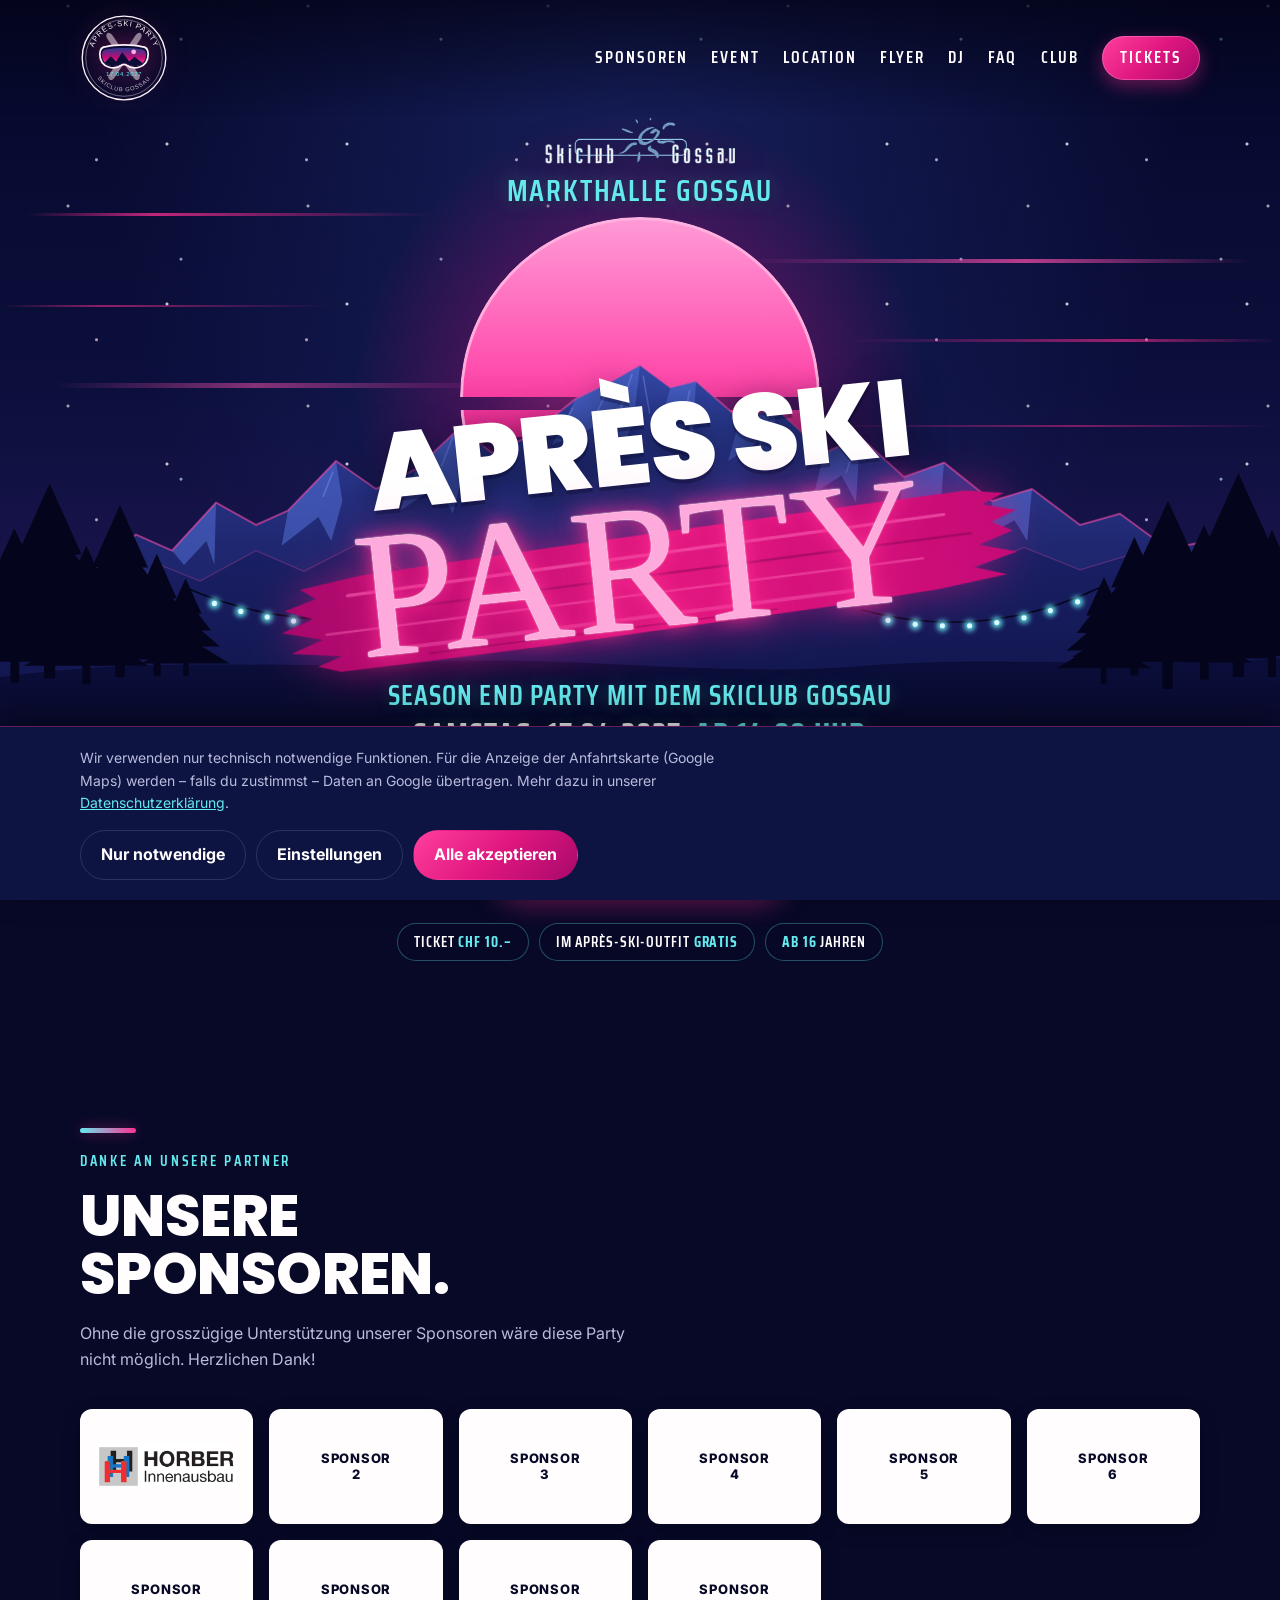
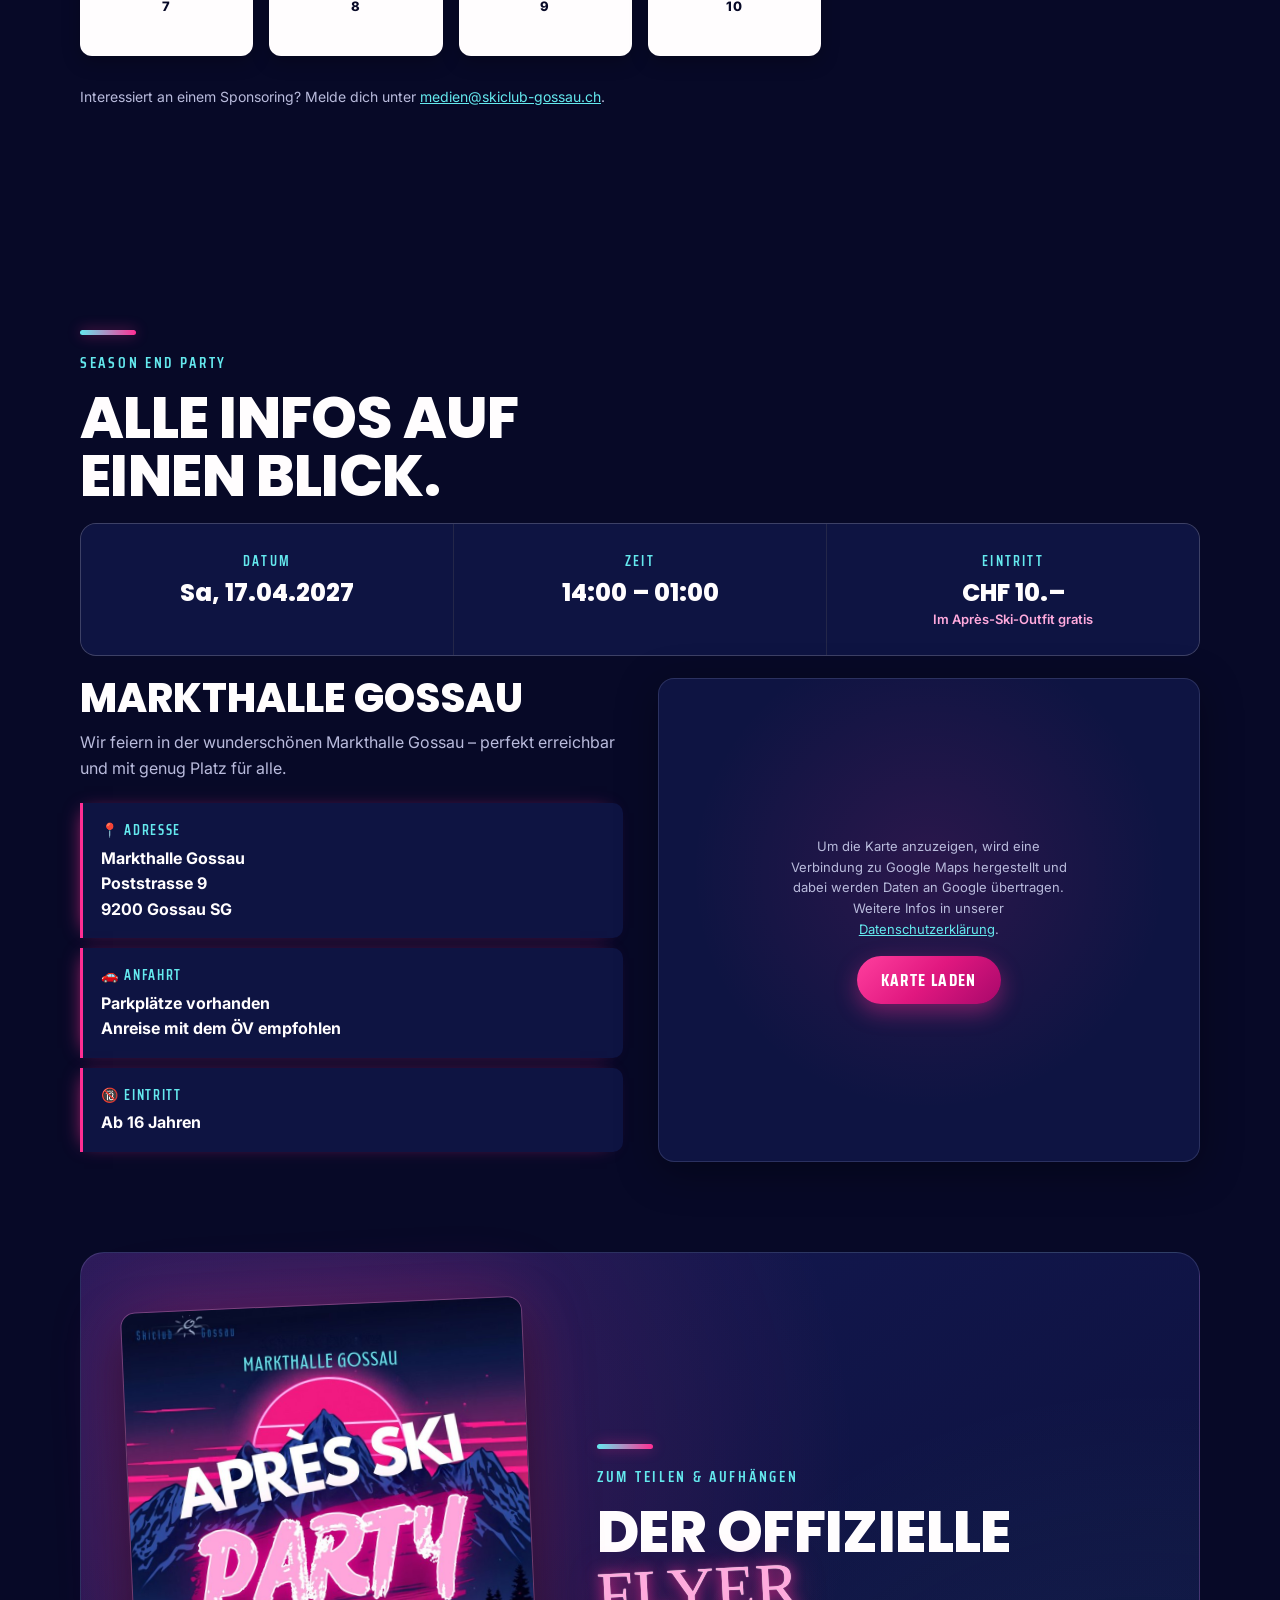
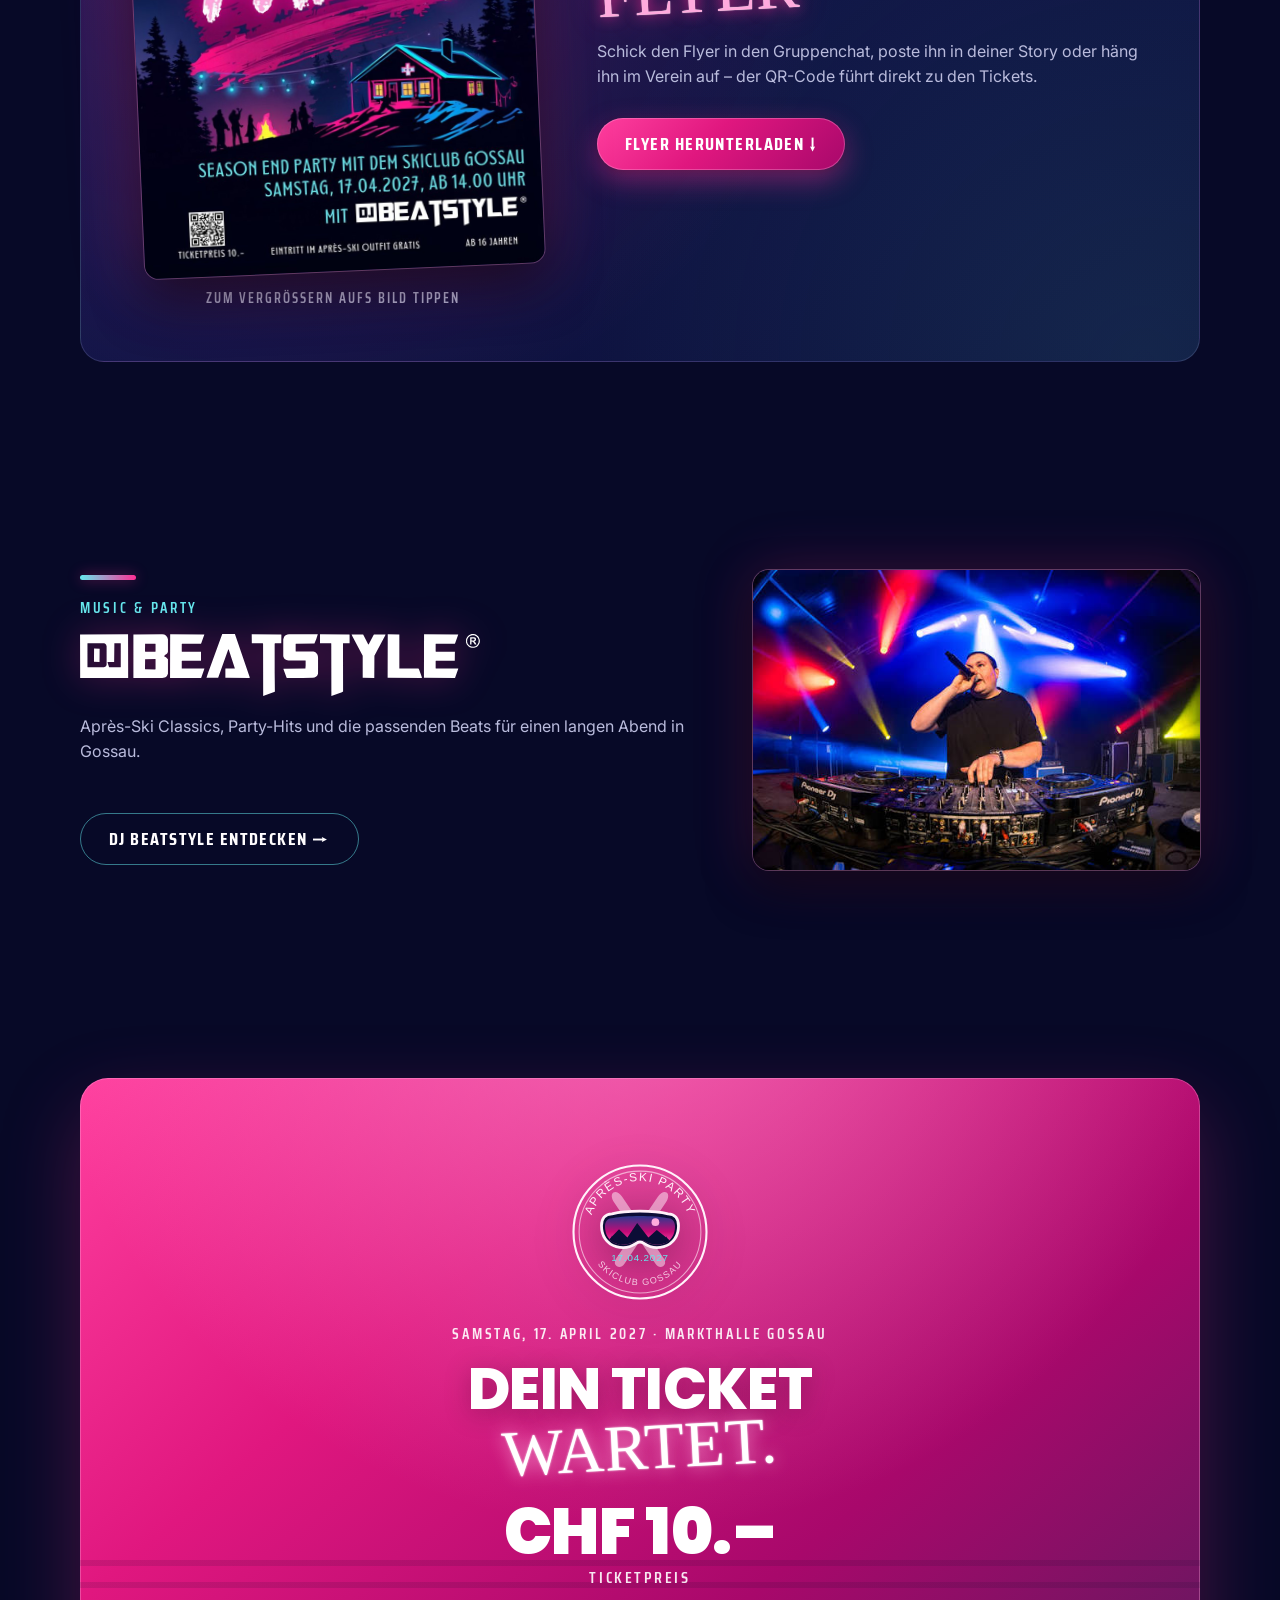
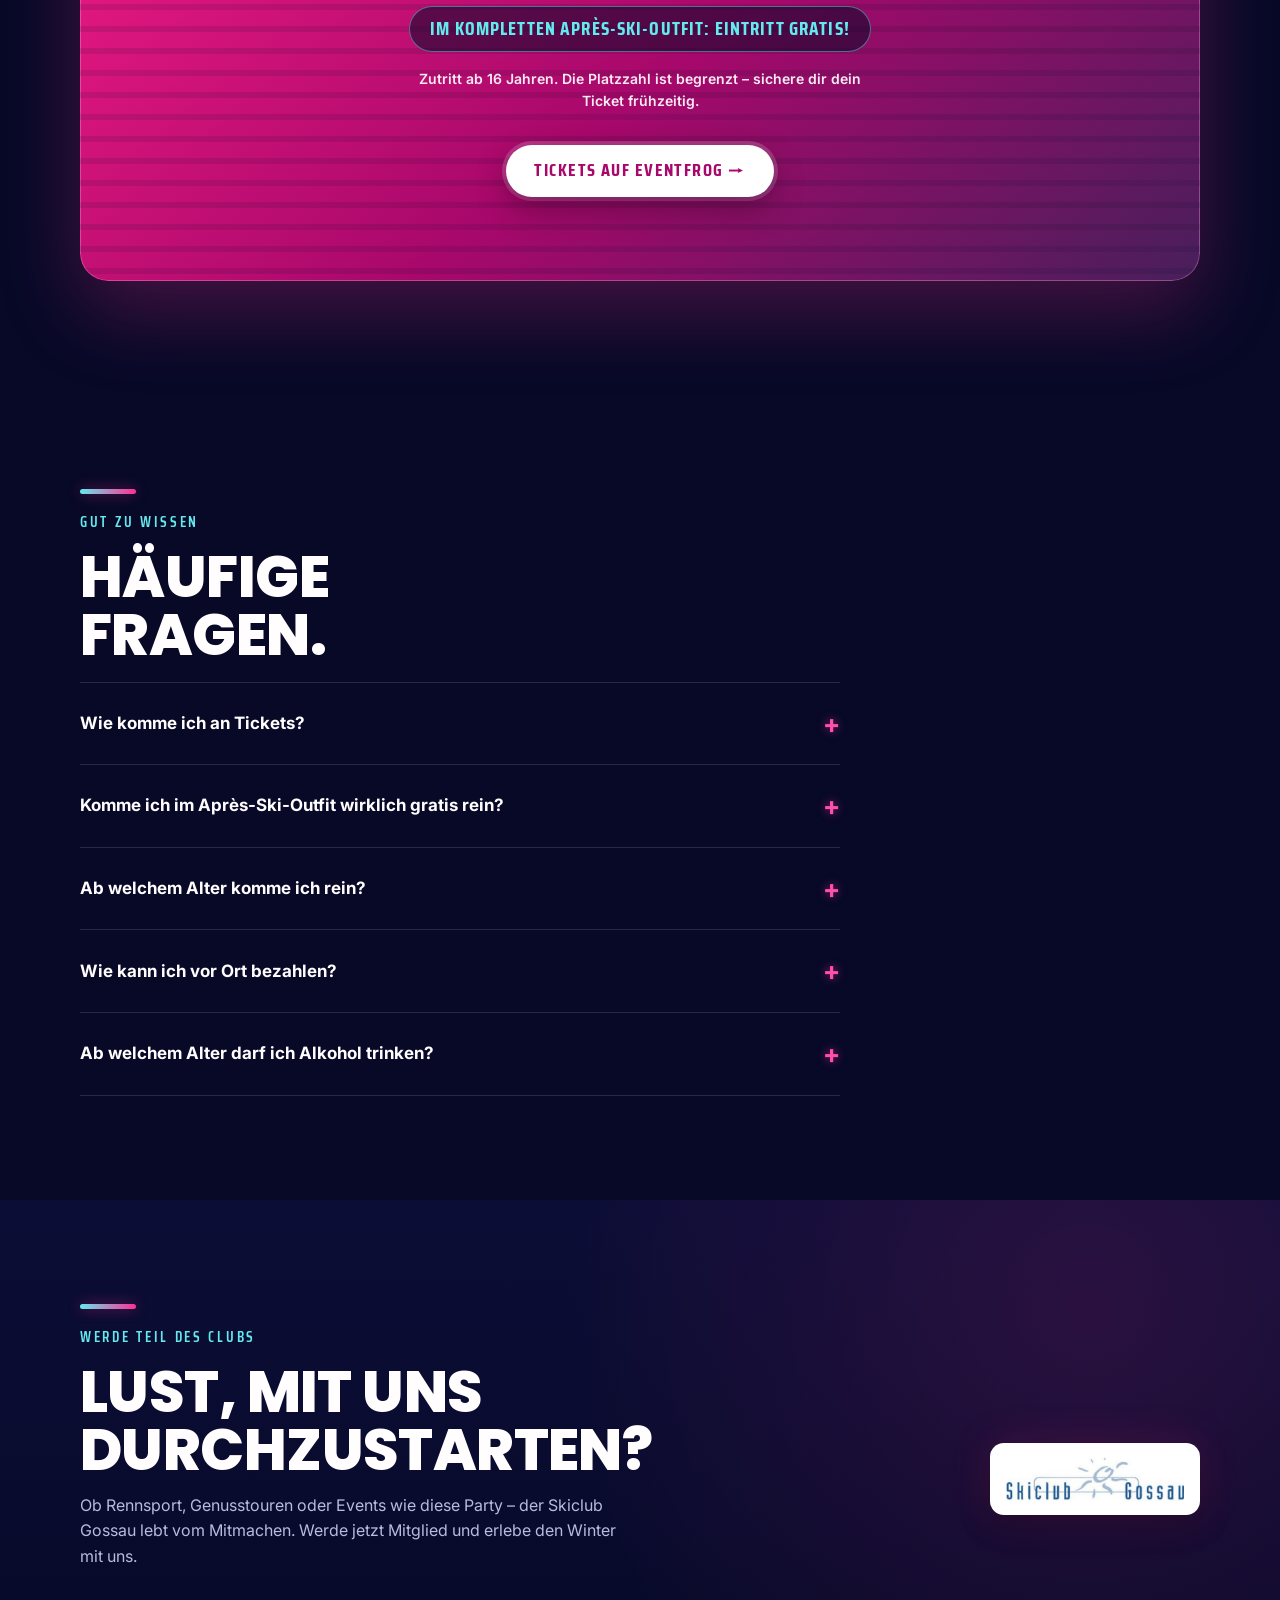
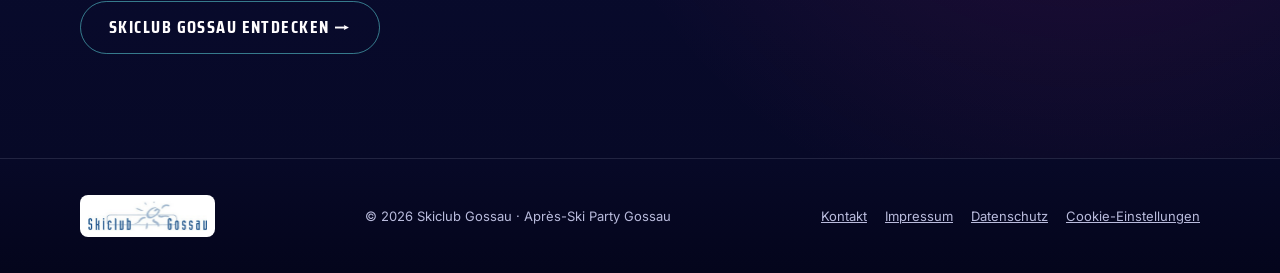
==== commit 6465be7f: "Update website styling and homepage" ====
--- a/index.html
+++ b/index.html
@@ -211,7 +211,6 @@
       </div>
 
       <div class="event-details reveal">
-        <div class="detail is-organizer"><div class="detail-label">Veranstalter</div><div class="detail-value">Skiclub Gossau</div></div>
         <div class="detail"><div class="detail-label">Datum</div><div class="detail-value">Sa, 17.04.2027</div></div>
         <div class="detail"><div class="detail-label">Zeit</div><div class="detail-value">14:00 – 01:00</div></div>
         <div class="detail"><div class="detail-label">Eintritt</div><div class="detail-value">CHF 10.–</div><div class="detail-note">Im Après-Ski-Outfit gratis</div></div>
--- a/css/style.css
+++ b/css/style.css
@@ -345,15 +345,13 @@
 
 /* ---------- Event ---------- */
 .event-details{
-  display:grid;grid-template-columns:repeat(4,1fr);gap:1px;
+  display:grid;grid-template-columns:repeat(3,1fr);gap:1px;text-align:center;
   background:var(--line);border:1px solid var(--line);border-radius:var(--radius);overflow:hidden
 }
 .detail{background:var(--night-2);padding:26px 22px}
 .detail-label{font-family:var(--font-cond);font-size:14px;text-transform:uppercase;letter-spacing:.16em;color:var(--cyan);font-weight:600}
 .detail-value{font-family:var(--font-display);font-size:clamp(19px,2.2vw,24px);font-weight:800;margin-top:6px;line-height:1.2}
 .detail-note{font-size:13px;font-weight:600;color:var(--pink-soft);margin-top:4px;line-height:1.35}
-.detail.is-organizer{background:linear-gradient(145deg,#3a1356,#18164f)}
-.detail.is-organizer .detail-value{color:var(--pink-soft)}
 
 .map-section{display:grid;grid-template-columns:1fr 1fr;gap:35px;align-items:stretch;margin-top:22px}
 .map-info p{color:var(--muted);margin:12px 0}
@@ -610,9 +608,6 @@
   }
   .nav-overlay.open{display:block}
 }
-@media(max-width:900px){
-  .event-details{grid-template-columns:repeat(2,1fr)}
-}
 @media(max-width:820px){
   .flyer{grid-template-columns:1fr;text-align:center}
   .flyer-figure{max-width:360px;width:100%;margin:0 auto}
@@ -640,6 +635,6 @@
   .cookie-actions button{flex:1 1 auto}
   .faq-answer{padding-right:0}
 }
-@media(max-width:350px){
+@media(max-width:600px){
   .event-details{grid-template-columns:1fr}
 }
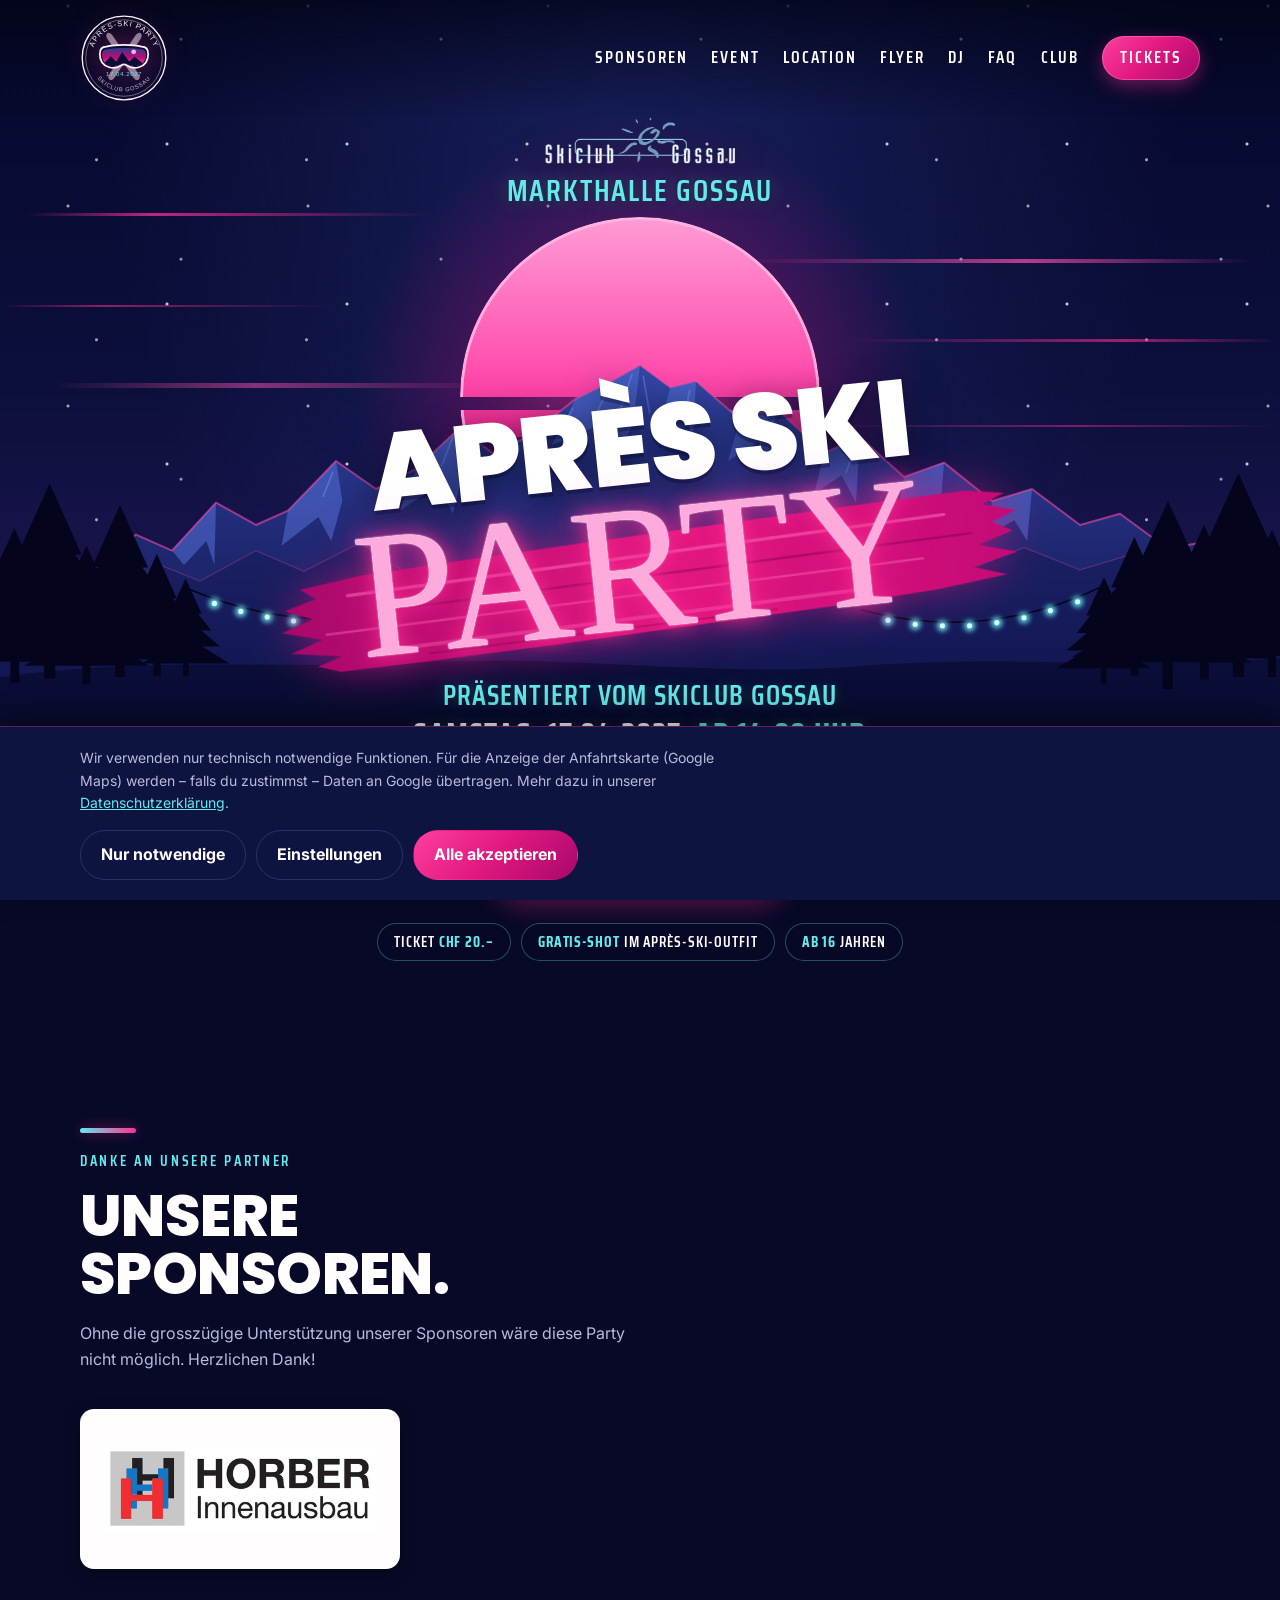
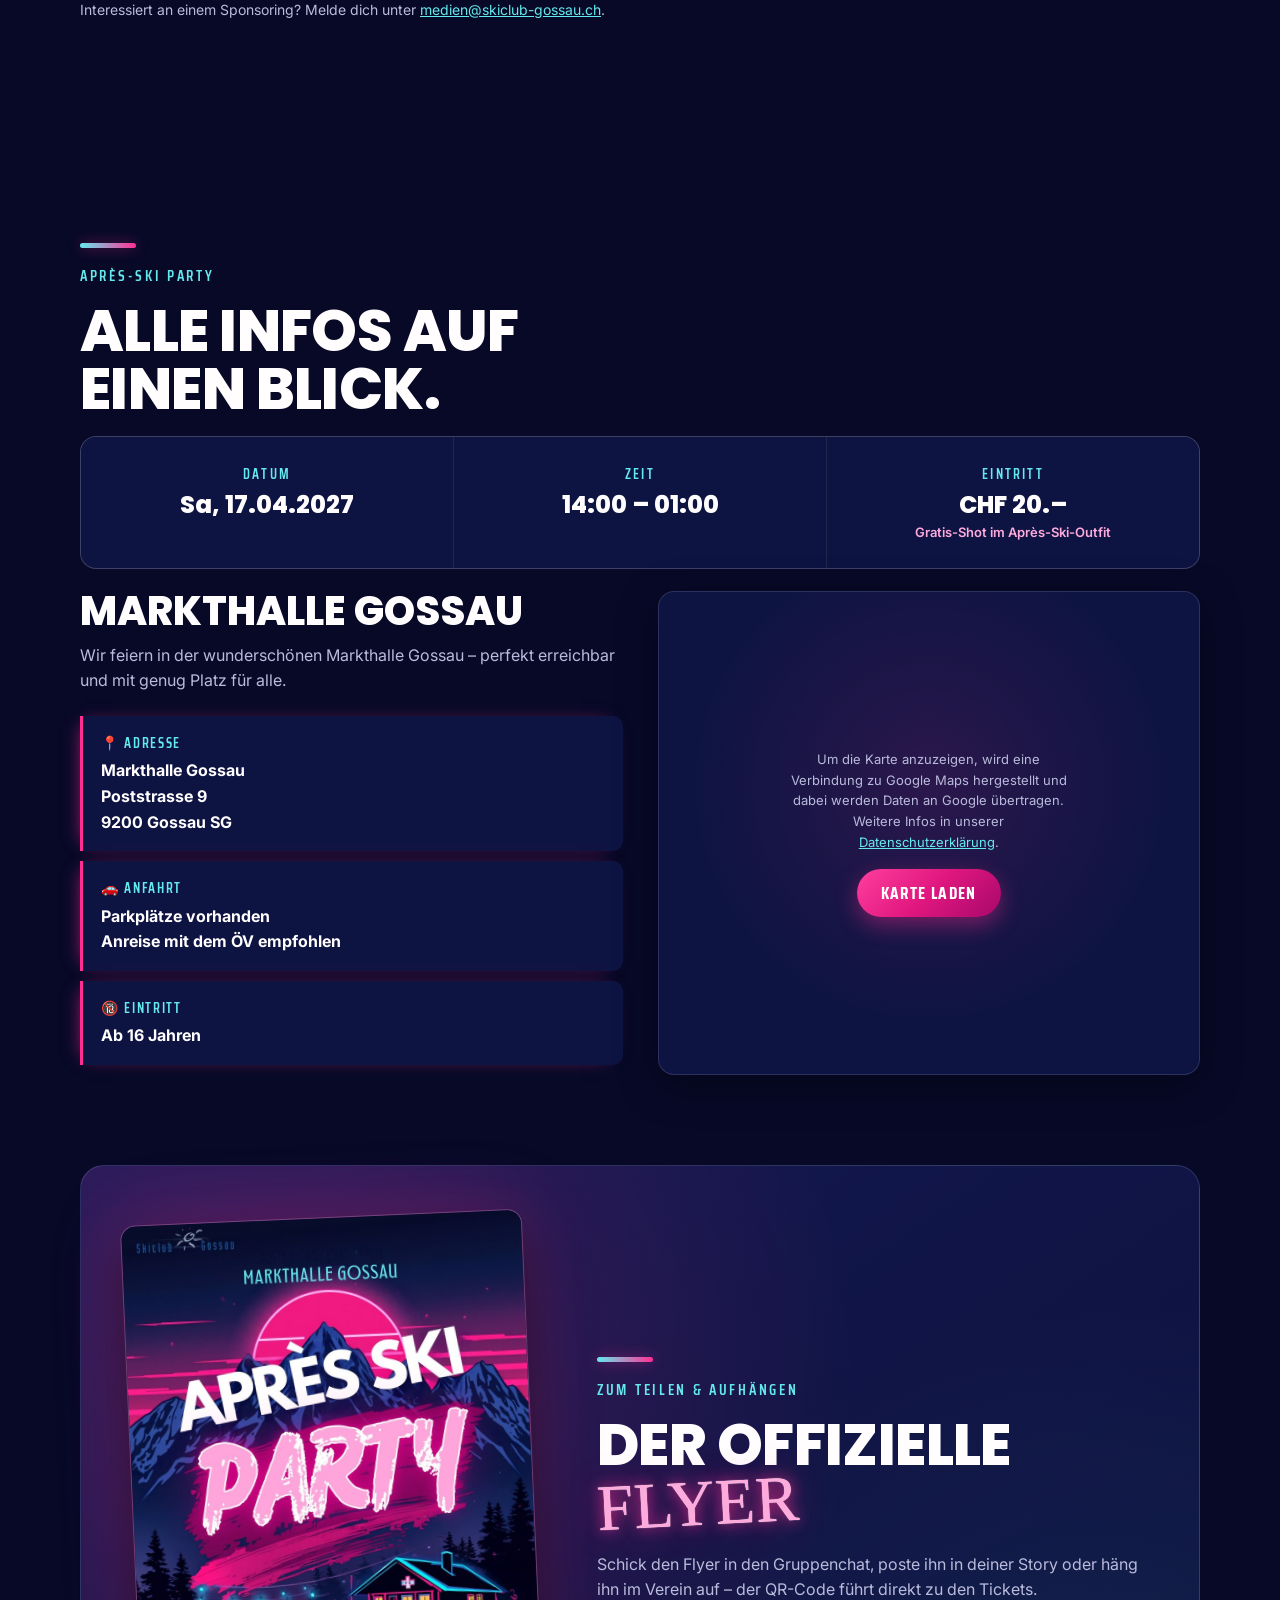
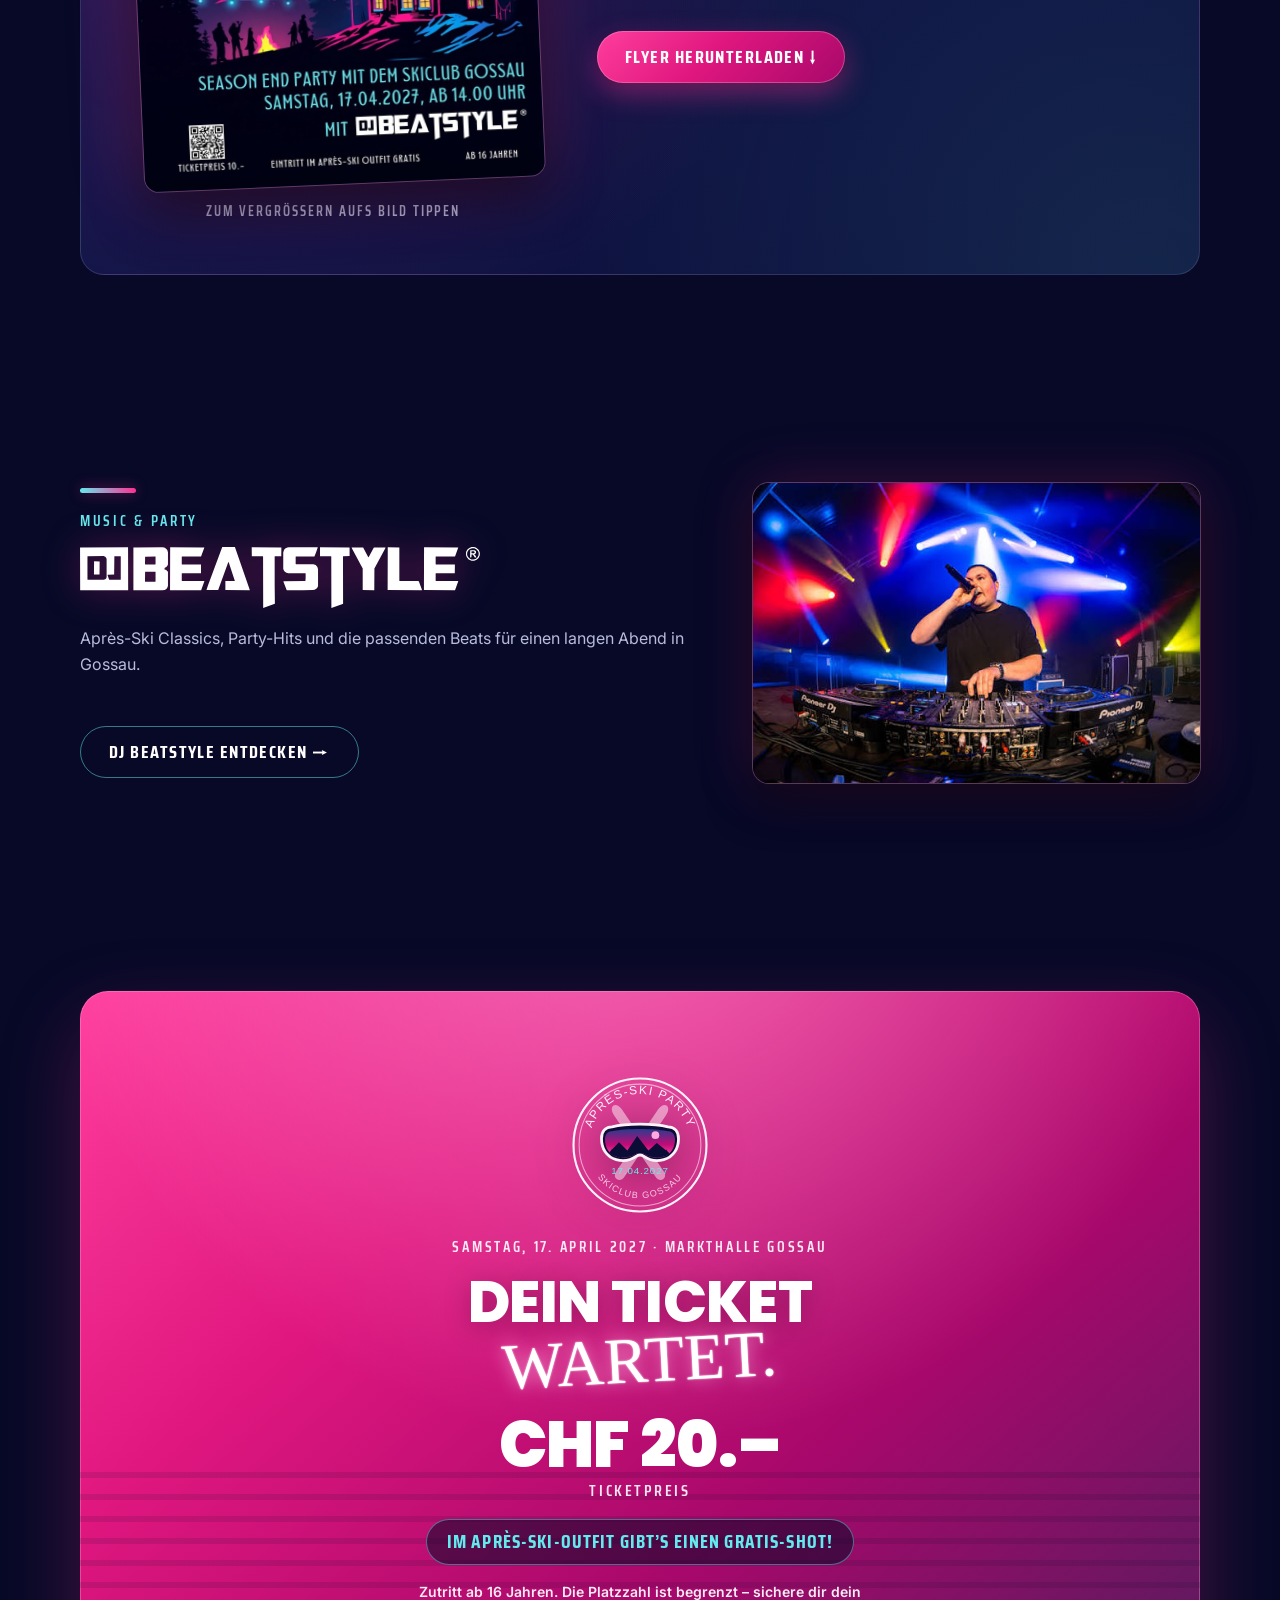
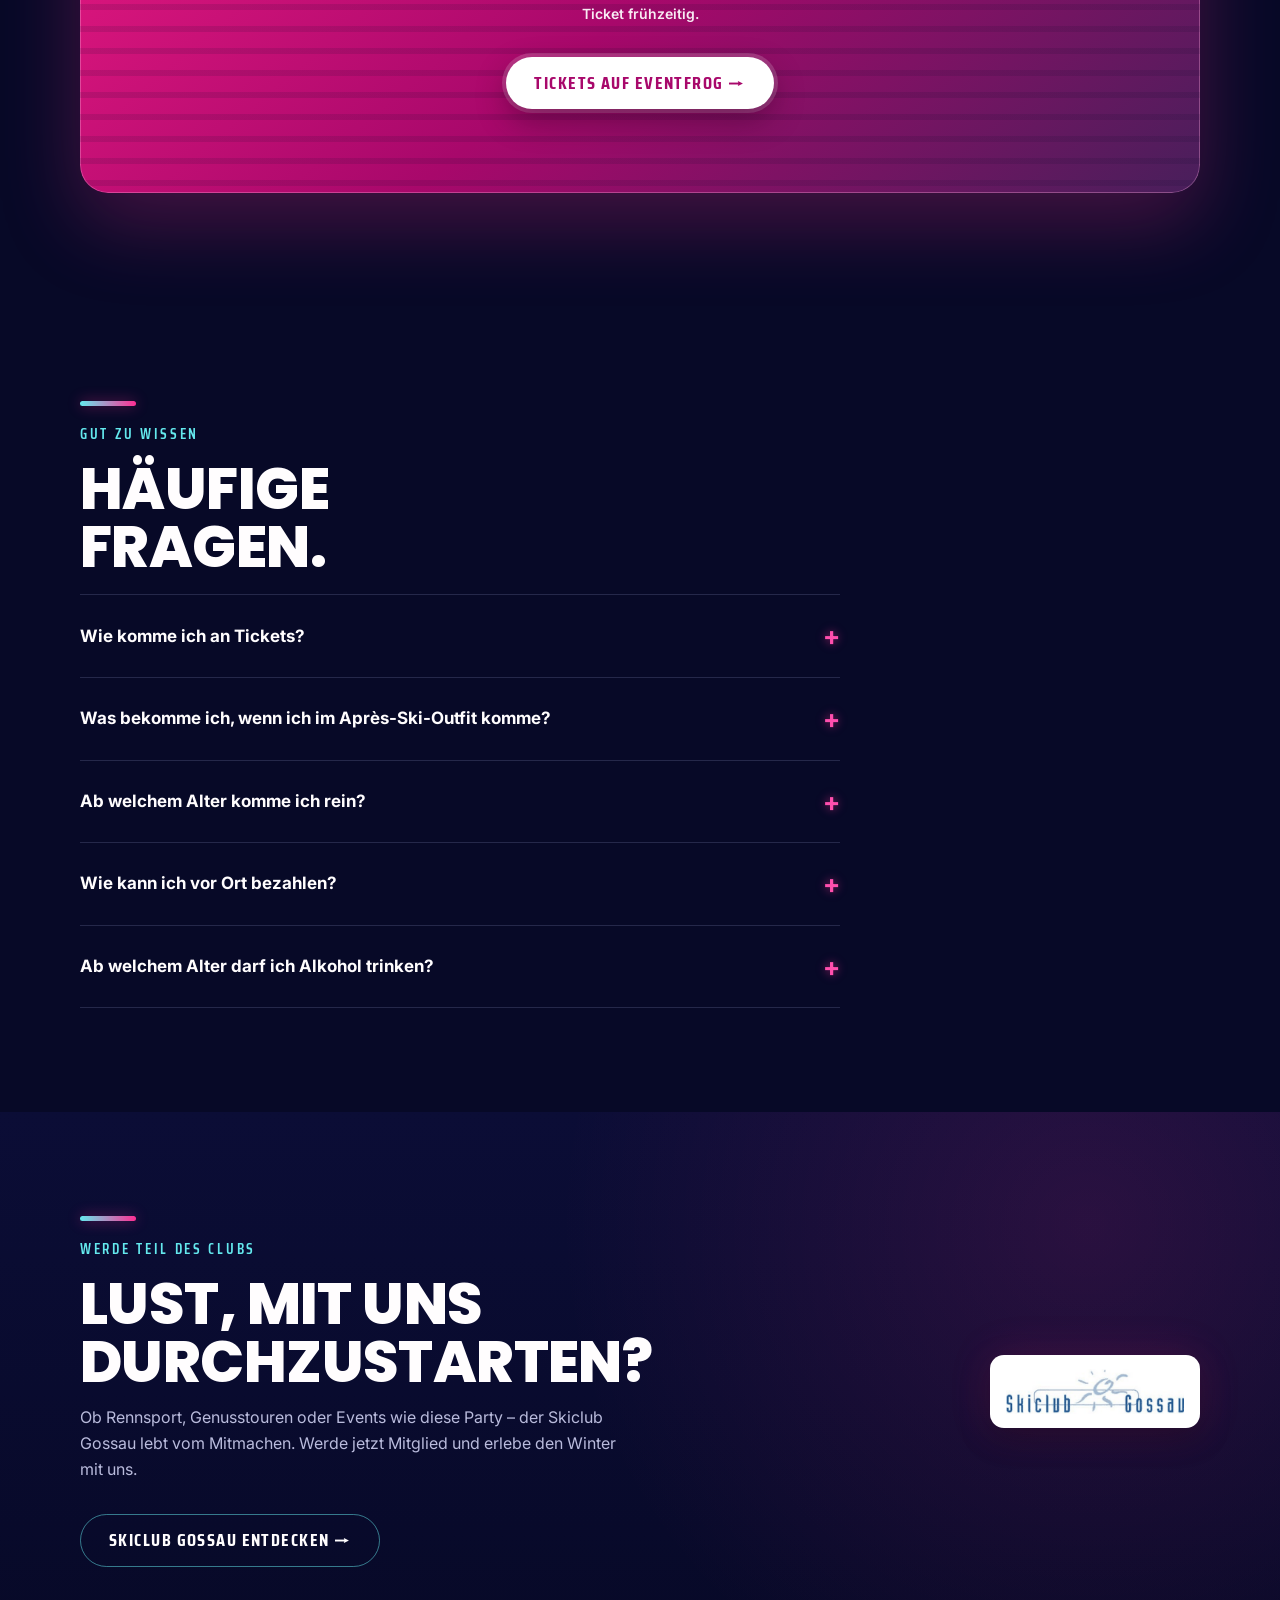
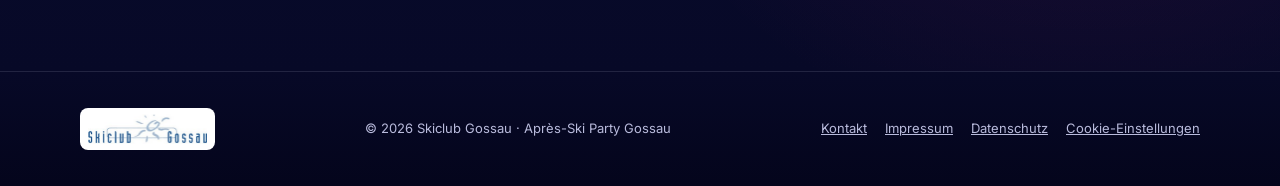
==== commit e163794d: "Update party website content and assets" ====
--- a/index.html
+++ b/index.html
@@ -4,14 +4,14 @@
   <meta charset="UTF-8">
   <meta name="viewport" content="width=device-width, initial-scale=1.0, viewport-fit=cover">
   <title>Après-Ski Party Gossau | 17. April 2027</title>
-  <meta name="description" content="Season End Après-Ski Party des Skiclub Gossau am Samstag, 17. April 2027, ab 14 Uhr in der Markthalle Gossau. Mit DJ Beatstyle. Tickets CHF 10.–, im Après-Ski-Outfit gratis.">
-  <link rel="canonical" href="https://www.apres-ski-party-gossau.ch/">
+  <meta name="description" content="Après-Ski Party des Skiclub Gossau am Samstag, 17. April 2027, ab 14 Uhr in der Markthalle Gossau. Mit DJ Beatstyle. Tickets CHF 20.–, Gratis-Shot im Après-Ski-Outfit.">
+  <link rel="canonical" href="https://apresskipartygossau.ch/">
   <meta property="og:type" content="website">
   <meta property="og:title" content="Après-Ski Party Gossau | 17. April 2027">
-  <meta property="og:description" content="Season End Party mit dem Skiclub Gossau: Sa, 17.04.2027, ab 14 Uhr, Markthalle Gossau. Mit DJ Beatstyle. Tickets CHF 10.–, im Après-Ski-Outfit gratis.">
-  <meta property="og:url" content="https://www.apres-ski-party-gossau.ch/">
+  <meta property="og:description" content="Après-Ski Party mit dem Skiclub Gossau: Sa, 17.04.2027, ab 14 Uhr, Markthalle Gossau. Mit DJ Beatstyle. Tickets CHF 20.–, Gratis-Shot im Après-Ski-Outfit.">
+  <meta property="og:url" content="https://apresskipartygossau.ch/">
   <meta property="og:locale" content="de_CH">
-  <meta property="og:image" content="https://www.apres-ski-party-gossau.ch/share-image.png">
+  <meta property="og:image" content="https://apresskipartygossau.ch/share-image.png">
   <meta property="og:image:width" content="1200">
   <meta property="og:image:height" content="630">
   <meta property="og:image:alt" content="Flyer der Après-Ski Party Gossau, 17. April 2027, Markthalle Gossau">
@@ -21,15 +21,15 @@
   {
     "@context": "https://schema.org",
     "@type": "Event",
-    "name": "Après-Ski Party Gossau – Season End Party",
-    "description": "Season End Après-Ski Party des Skiclub Gossau mit DJ Beatstyle in der Markthalle Gossau. Im kompletten Après-Ski-Outfit ist der Eintritt gratis.",
+    "name": "Après-Ski Party Gossau",
+    "description": "Après-Ski Party des Skiclub Gossau mit DJ Beatstyle in der Markthalle Gossau. Wer im Après-Ski-Outfit kommt, erhält einen Gratis-Shot.",
     "startDate": "2027-04-17T14:00:00+02:00",
     "endDate": "2027-04-18T01:00:00+02:00",
     "eventStatus": "https://schema.org/EventScheduled",
     "eventAttendanceMode": "https://schema.org/OfflineEventAttendanceMode",
     "image": [
-      "https://www.apres-ski-party-gossau.ch/flyer/apres-ski-party-2027-flyer.jpg",
-      "https://www.apres-ski-party-gossau.ch/share-image.png"
+      "https://apresskipartygossau.ch/flyer/apres-ski-party-2027-flyer.jpg",
+      "https://apresskipartygossau.ch/share-image.png"
     ],
     "location": {
       "@type": "Place",
@@ -54,7 +54,7 @@
     },
     "offers": {
       "@type": "Offer",
-      "price": "10",
+      "price": "20",
       "priceCurrency": "CHF",
       "availability": "https://schema.org/InStock",
       "url": "https://eventfrog.ch/de/p/partys/disco/season-end-party-skiclub-gossau-gossau-7510725504757988831.html"
@@ -147,7 +147,7 @@
       </h1>
     </div>
 
-    <p class="hero-sub">Season End Party mit dem Skiclub Gossau</p>
+    <p class="hero-sub">Präsentiert vom Skiclub Gossau</p>
     <p class="hero-when"><time datetime="2027-04-17T14:00">Samstag, 17.04.2027, <strong>ab 14.00 Uhr</strong></time></p>
     <p class="hero-dj"><span>mit</span><img class="hero-dj-logo" decoding="async" width="1724" height="266" src="dj-beatstyle-logo.svg" alt="DJ Beatstyle"></p>
 
@@ -156,8 +156,8 @@
     </div>
 
     <ul class="hero-facts">
-      <li>Ticket <strong>CHF 10.–</strong></li>
-      <li>Im Après-Ski-Outfit <strong>gratis</strong></li>
+      <li>Ticket <strong>CHF 20.–</strong></li>
+      <li><strong>Gratis-Shot</strong> im Après-Ski-Outfit</li>
       <li><strong>Ab 16</strong> Jahren</li>
     </ul>
   </div>
@@ -188,15 +188,6 @@
         <div class="sponsor-card">
           <img decoding="async" loading="lazy" width="440" height="141" src="sponsoren/horber-innenausbau.png" alt="Horber Innenausbau, Gossau">
         </div>
-        <div class="sponsor-card"><span class="sponsor-logo">SPONSOR<br>2</span></div>
-        <div class="sponsor-card"><span class="sponsor-logo">SPONSOR<br>3</span></div>
-        <div class="sponsor-card"><span class="sponsor-logo">SPONSOR<br>4</span></div>
-        <div class="sponsor-card"><span class="sponsor-logo">SPONSOR<br>5</span></div>
-        <div class="sponsor-card"><span class="sponsor-logo">SPONSOR<br>6</span></div>
-        <div class="sponsor-card"><span class="sponsor-logo">SPONSOR<br>7</span></div>
-        <div class="sponsor-card"><span class="sponsor-logo">SPONSOR<br>8</span></div>
-        <div class="sponsor-card"><span class="sponsor-logo">SPONSOR<br>9</span></div>
-        <div class="sponsor-card"><span class="sponsor-logo">SPONSOR<br>10</span></div>
       </div>
       <p class="sponsor-note">Interessiert an einem Sponsoring? Melde dich unter <a href="mailto:medien@skiclub-gossau.ch">medien@skiclub-gossau.ch</a>.</p>
     </div>
@@ -206,14 +197,14 @@
     <div class="wrap">
       <div class="reveal">
         <div class="title-bar"></div>
-        <div class="eyebrow">Season End Party</div>
+        <div class="eyebrow">Après-Ski Party</div>
         <h2 class="section-title">Alle Infos auf<br>einen Blick.</h2>
       </div>
 
       <div class="event-details reveal">
         <div class="detail"><div class="detail-label">Datum</div><div class="detail-value">Sa, 17.04.2027</div></div>
         <div class="detail"><div class="detail-label">Zeit</div><div class="detail-value">14:00 – 01:00</div></div>
-        <div class="detail"><div class="detail-label">Eintritt</div><div class="detail-value">CHF 10.–</div><div class="detail-note">Im Après-Ski-Outfit gratis</div></div>
+        <div class="detail"><div class="detail-label">Eintritt</div><div class="detail-value">CHF 20.–</div><div class="detail-note">Gratis-Shot im Après-Ski-Outfit</div></div>
       </div>
 
       <div class="map-section reveal" id="location">
@@ -256,7 +247,7 @@
                  src="flyer/apres-ski-party-2027-flyer-800.jpg"
                  srcset="flyer/apres-ski-party-2027-flyer-800.jpg 800w, flyer/apres-ski-party-2027-flyer.jpg 1131w"
                  sizes="(max-width: 820px) min(360px, 90vw), 400px"
-                 alt="Flyer: Après Ski Party – Season End Party mit dem Skiclub Gossau, Samstag, 17.04.2027, ab 14.00 Uhr, Markthalle Gossau, mit DJ Beatstyle. Ticketpreis 10.–, Eintritt im Après-Ski-Outfit gratis, ab 16 Jahren.">
+                 alt="Flyer der Après-Ski Party Gossau: Samstag, 17.04.2027, ab 14.00 Uhr, Markthalle Gossau, mit DJ Beatstyle.">
           </a>
           <figcaption>Zum Vergrössern aufs Bild tippen</figcaption>
         </figure>
@@ -295,8 +286,8 @@
         <img loading="lazy" decoding="async" class="ticket-emblem" src="party-emblem.svg" width="130" height="130" alt="">
         <div class="eyebrow">Samstag, 17. April 2027 · Markthalle Gossau</div>
         <h2 class="section-title">Dein Ticket<br><span class="brush">wartet.</span></h2>
-        <p class="ticket-price">CHF 10.–<small>Ticketpreis</small></p>
-        <p class="ticket-free">Im kompletten Après-Ski-Outfit: Eintritt gratis!</p>
+        <p class="ticket-price">CHF 20.–<small>Ticketpreis</small></p>
+        <p class="ticket-free">Im Après-Ski-Outfit gibt’s einen Gratis-Shot!</p>
         <p class="ticket-note">Zutritt ab 16 Jahren. Die Platzzahl ist begrenzt – sichere dir dein Ticket frühzeitig.</p>
         <a class="btn btn-light" href="https://eventfrog.ch/de/p/partys/disco/season-end-party-skiclub-gossau-gossau-7510725504757988831.html" target="_blank" rel="noopener">Tickets auf Eventfrog →</a>
       </div>
@@ -312,11 +303,11 @@
       <div class="faq-list">
         <details>
           <summary>Wie komme ich an Tickets?</summary>
-          <p class="faq-answer">Tickets gibt es online über Eventfrog (Button im Ticket-Bereich weiter oben oder QR-Code auf dem Flyer). Ein Ticket kostet CHF 10.–.</p>
+          <p class="faq-answer">Tickets gibt es online über Eventfrog (Button im Ticket-Bereich weiter oben oder QR-Code auf dem Flyer). Ein Ticket kostet CHF 20.–.</p>
         </details>
         <details>
-          <summary>Komme ich im Après-Ski-Outfit wirklich gratis rein?</summary>
-          <p class="faq-answer">Ja! Wer im kompletten Après-Ski-Outfit erscheint, hat freien Eintritt. Ohne Outfit kostet der Eintritt CHF 10.–.</p>
+          <summary>Was bekomme ich, wenn ich im Après-Ski-Outfit komme?</summary>
+          <p class="faq-answer">Einen Gratis-Shot! Wer im Après-Ski-Outfit erscheint, bekommt einen Shot offeriert. Der Eintritt kostet für alle CHF 20.–. Shots mit Spirituosen gibt es gemäss Jugendschutz erst ab 18 Jahren.</p>
         </details>
         <details>
           <summary>Ab welchem Alter komme ich rein?</summary>
--- a/css/style.css
+++ b/css/style.css
@@ -33,7 +33,7 @@
 }
 
 *{box-sizing:border-box}
-html{scroll-behavior:smooth;scroll-padding-top:86px}
+html{scroll-behavior:smooth;scroll-padding-top:86px;overflow-x:hidden}
 body{
   margin:0;background:var(--night);color:var(--white);
   font-family:var(--font-body);line-height:1.6;
@@ -345,7 +345,7 @@
 
 /* ---------- Event ---------- */
 .event-details{
-  display:grid;grid-template-columns:repeat(3,1fr);gap:1px;text-align:center;
+  display:grid;grid-template-columns:repeat(3,minmax(0,1fr));gap:1px;text-align:center;
   background:var(--line);border:1px solid var(--line);border-radius:var(--radius);overflow:hidden
 }
 .detail{background:var(--night-2);padding:26px 22px}
@@ -353,7 +353,7 @@
 .detail-value{font-family:var(--font-display);font-size:clamp(19px,2.2vw,24px);font-weight:800;margin-top:6px;line-height:1.2}
 .detail-note{font-size:13px;font-weight:600;color:var(--pink-soft);margin-top:4px;line-height:1.35}
 
-.map-section{display:grid;grid-template-columns:1fr 1fr;gap:35px;align-items:stretch;margin-top:22px}
+.map-section{display:grid;grid-template-columns:minmax(0,1fr) minmax(0,1fr);gap:35px;align-items:stretch;margin-top:22px}
 .map-info p{color:var(--muted);margin:12px 0}
 .map-container{
   width:100%;height:100%;min-height:380px;border:1px solid var(--line);border-radius:var(--radius);
@@ -385,7 +385,7 @@
 
 /* ---------- Flyer ---------- */
 .flyer{
-  display:grid;grid-template-columns:minmax(0,400px) 1fr;gap:clamp(28px,5vw,64px);align-items:center;
+  display:grid;grid-template-columns:minmax(0,400px) minmax(0,1fr);gap:clamp(28px,5vw,64px);align-items:center;
   margin-top:clamp(48px,8vw,90px);padding:clamp(24px,4.5vw,52px);border-radius:24px;
   background:
     radial-gradient(circle at 18% 30%,rgba(255,46,147,.2),transparent 55%),
@@ -427,7 +427,8 @@
 @media(max-width:600px){.lightbox-close{top:8px;right:8px}}
 
 /* ---------- DJ ---------- */
-.dj{display:grid;grid-template-columns:1fr auto;gap:38px;align-items:center}
+.dj{display:grid;grid-template-columns:minmax(0,1fr) auto;gap:38px;align-items:center}
+.dj > *,.map-section > *,.club-cta > *,.flyer > *,.event-details > *{min-width:0}
 .dj-title img{display:block;width:clamp(230px,32vw,400px);height:auto;margin:6px 0 4px;
   filter:drop-shadow(0 0 18px rgba(255,46,147,.35))}
 .dj-photo-wrap{
@@ -490,7 +491,7 @@
     radial-gradient(circle at 85% 20%,rgba(255,46,147,.13),transparent 45%),
     linear-gradient(180deg,#0b0d36,var(--night))
 }
-.club-cta{display:grid;grid-template-columns:1fr auto;gap:38px;align-items:center}
+.club-cta{display:grid;grid-template-columns:minmax(0,1fr) auto;gap:38px;align-items:center}
 .club-cta-logo{
   width:210px;height:auto;display:block;background:#fff;border-radius:14px;
   padding:14px 16px;box-shadow:0 10px 30px rgba(0,0,0,.3),0 0 40px rgba(255,46,147,.18)
@@ -499,16 +500,17 @@
 .club-cta .section-lead{margin-bottom:0}
 
 /* ---------- Sponsoren ---------- */
-.sponsor-grid{display:grid;grid-template-columns:repeat(auto-fit,minmax(165px,1fr));gap:16px}
+.sponsor-grid{display:flex;flex-wrap:wrap;gap:16px}
 .sponsor-card{
+  flex:0 1 240px;min-width:0;
   display:flex;align-items:center;justify-content:center;text-align:center;
-  aspect-ratio:1.5/1;background:var(--white);border-radius:12px;padding:14px;
+  aspect-ratio:2/1;background:var(--white);border-radius:14px;padding:18px 22px;
   box-shadow:0 6px 18px rgba(0,0,0,.25);transition:.2s;border:2px solid transparent
 }
 .sponsor-card:hover{transform:translateY(-4px);box-shadow:0 12px 30px rgba(255,46,147,.35);
   border-color:var(--pink-hot)}
-.sponsor-card img{max-width:100%;max-height:100%;object-fit:contain;display:block}
-.sponsor-logo{color:var(--night);font-weight:800;font-size:13px;letter-spacing:.06em;line-height:1.3}
+.sponsor-card:only-child{flex-basis:320px}
+.sponsor-card img{display:block;width:auto;height:auto;max-width:100%;max-height:100%;min-width:0;object-fit:contain}
 .sponsor-note{margin-top:30px;color:var(--muted);font-size:14px}
 .sponsor-note a{text-decoration:underline;color:var(--cyan)}
 
@@ -609,7 +611,7 @@
   .nav-overlay.open{display:block}
 }
 @media(max-width:820px){
-  .flyer{grid-template-columns:1fr;text-align:center}
+  .flyer{grid-template-columns:minmax(0,1fr);text-align:center}
   .flyer-figure{max-width:360px;width:100%;margin:0 auto}
   .flyer-text .title-bar{margin-left:auto;margin-right:auto}
   .flyer-text .section-lead{margin-left:auto;margin-right:auto}
@@ -617,14 +619,17 @@
 }
 @media(max-width:750px){
   html{scroll-padding-top:72px}
-  .dj,.map-section,.club-cta{grid-template-columns:1fr}
+  .dj,.map-section,.club-cta{grid-template-columns:minmax(0,1fr)}
+  .dj-photo-wrap{width:100%}
   .dj-photo-wrap img{max-height:none;width:100%}
   .club-cta-logo{width:170px}
   .page-header{padding:120px 0 36px}
   .map-container{height:auto;min-height:0;aspect-ratio:4/3}
   .footer-inner{flex-direction:column;align-items:flex-start}
   .cookie-inner{flex-direction:column;align-items:flex-start}
-  .sponsor-grid{grid-template-columns:repeat(2,1fr);gap:12px}
+  .sponsor-grid{gap:12px}
+  .sponsor-card{flex:1 1 calc(50% - 6px)}
+  .sponsor-card:only-child{flex:1 1 100%;max-width:360px}
   .detail{padding:20px 16px}
 }
 @media(max-width:520px){
@@ -636,5 +641,5 @@
   .faq-answer{padding-right:0}
 }
 @media(max-width:600px){
-  .event-details{grid-template-columns:1fr}
-}
+  .event-details{grid-template-columns:minmax(0,1fr)}
+}
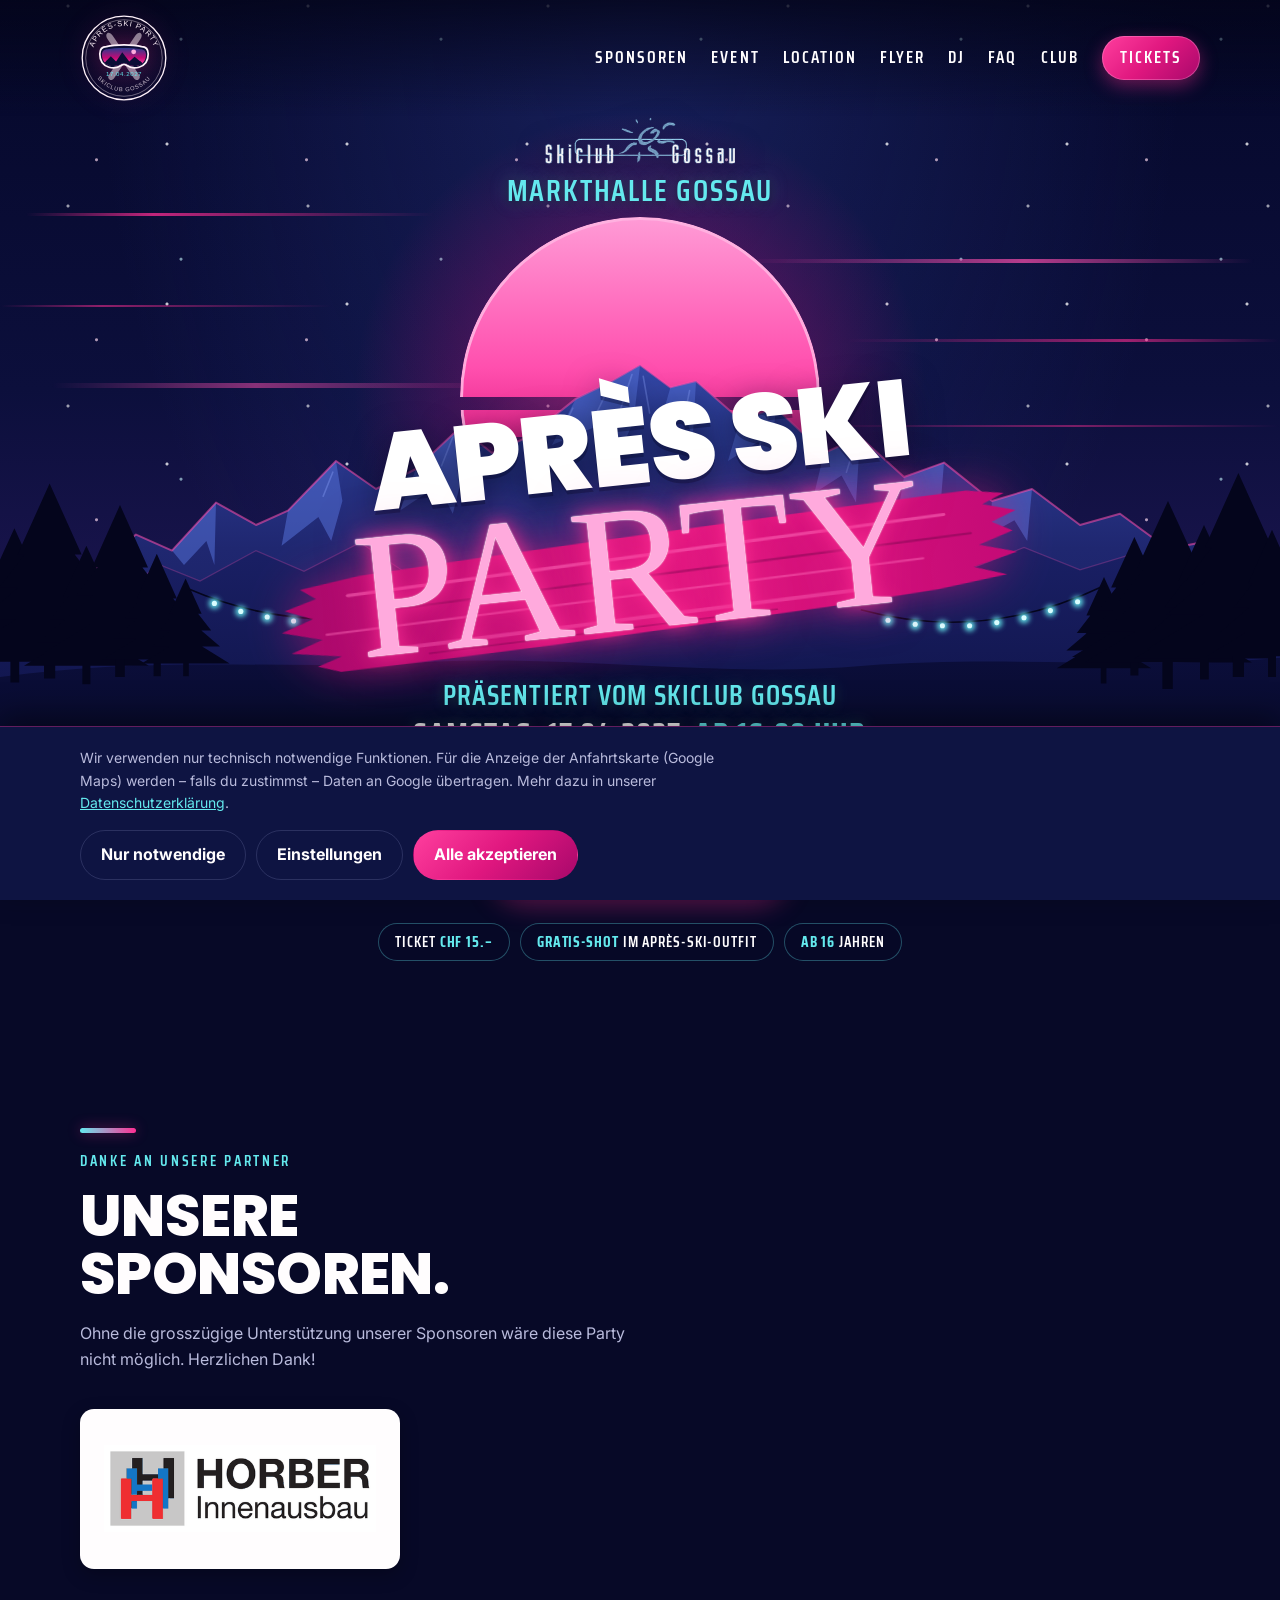
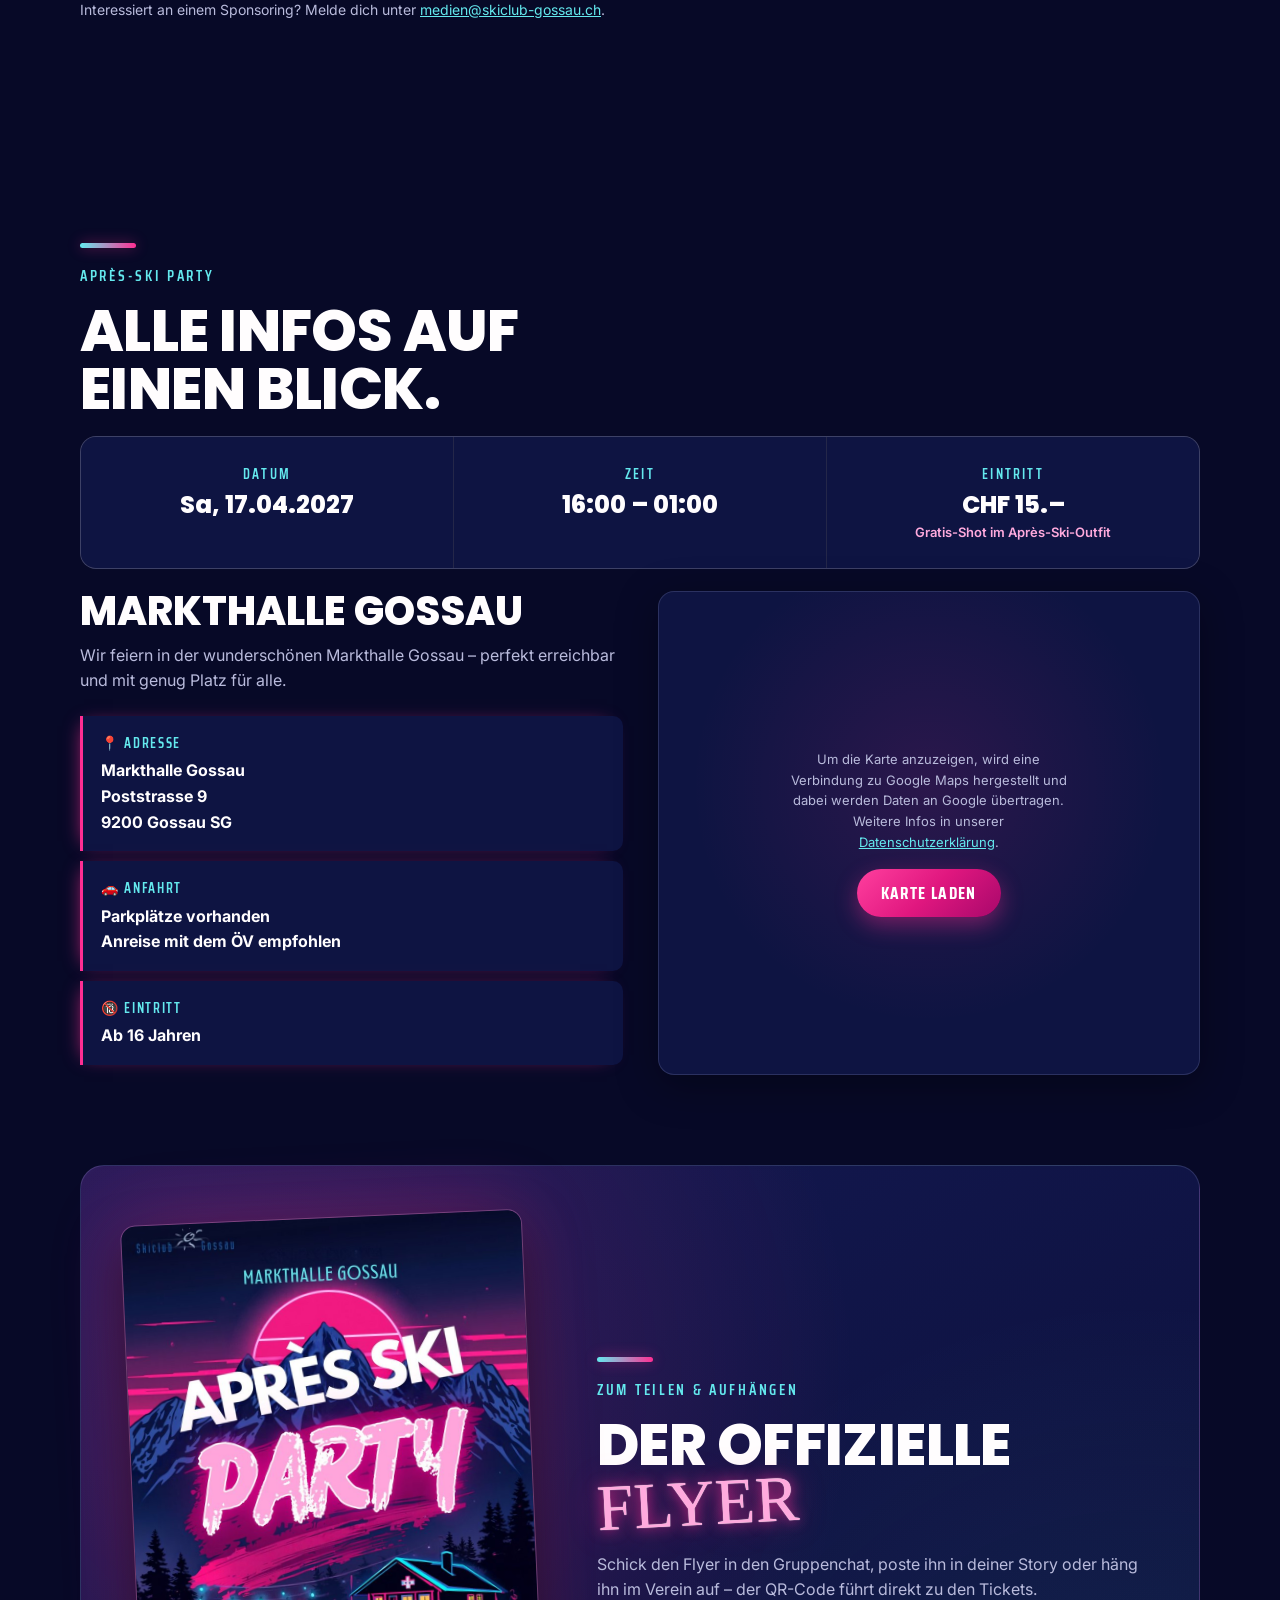
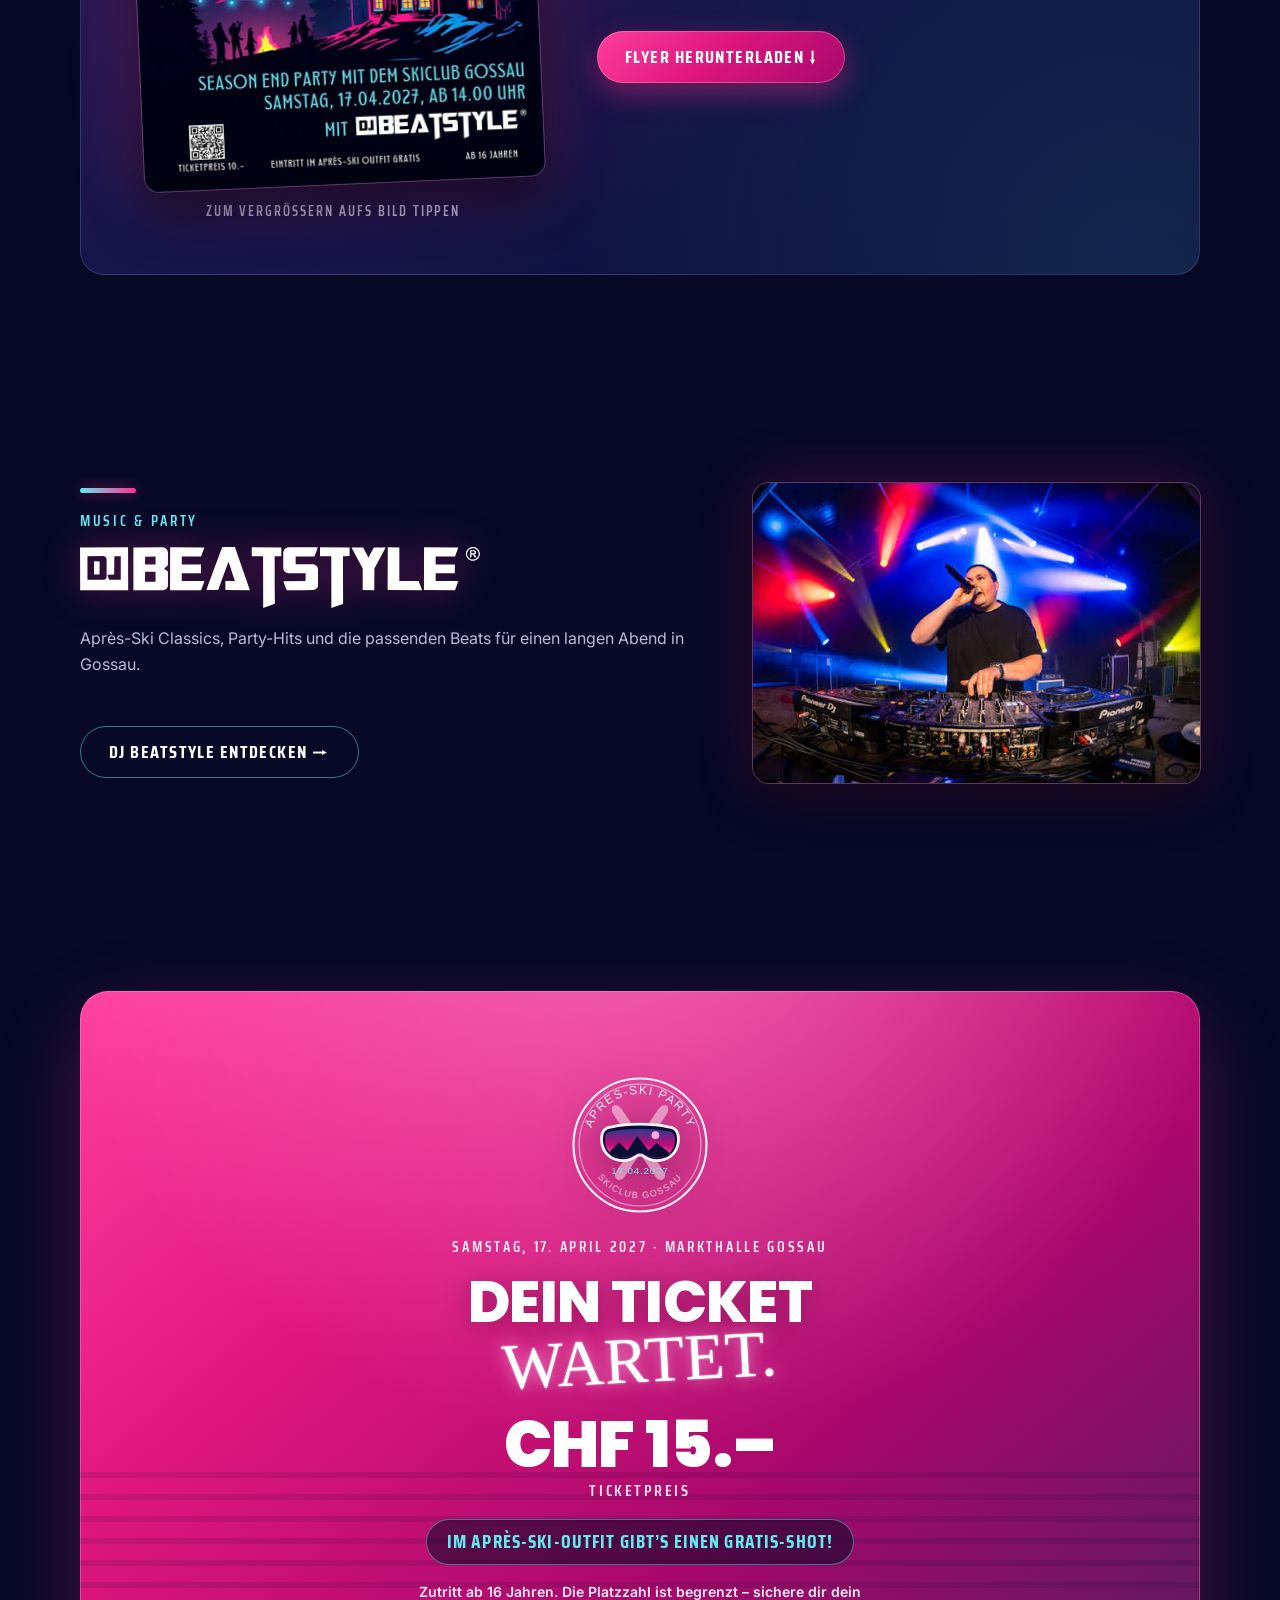
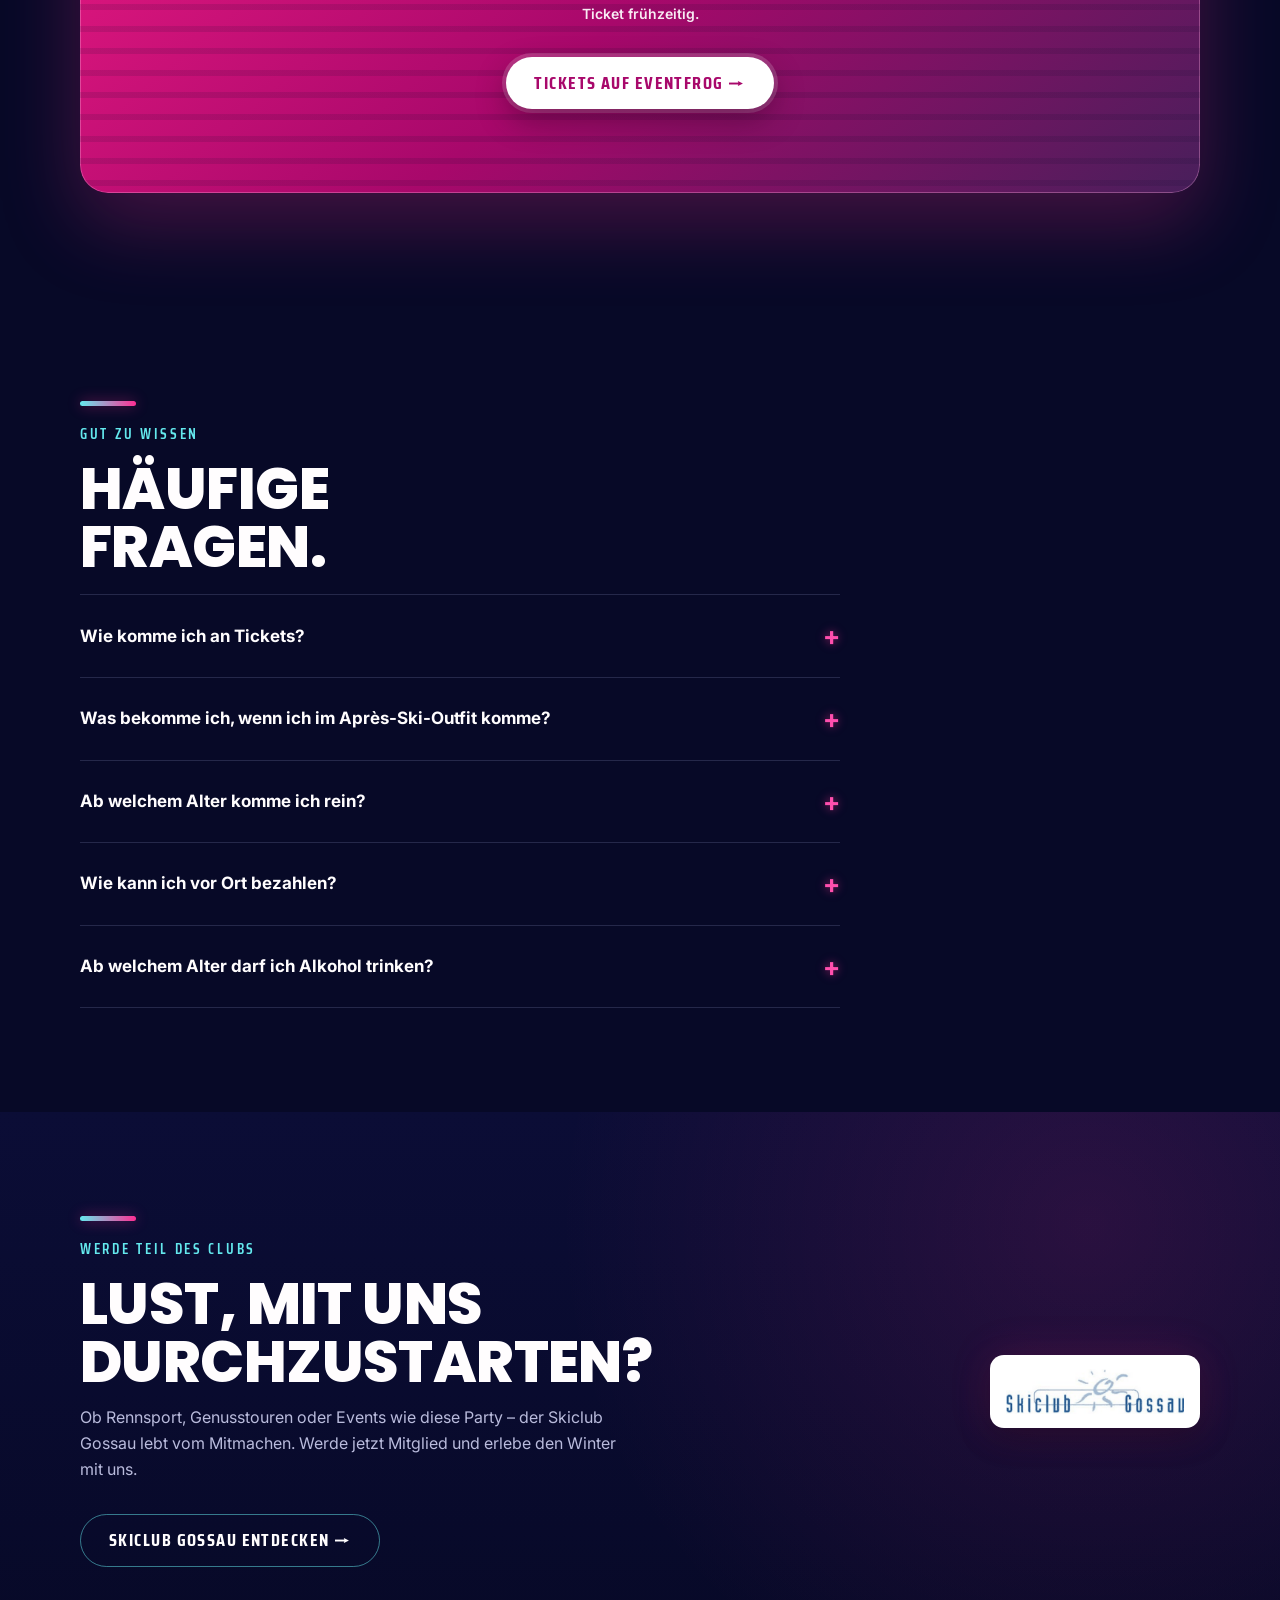
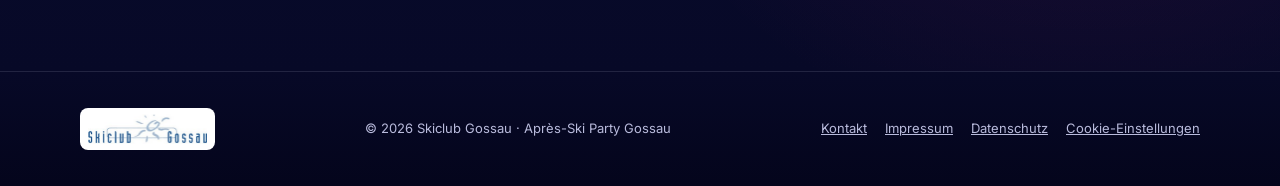
==== commit cc18b830: "Start 16 Uhr, Eintritt CHF 15.-" ====
--- a/index.html
+++ b/index.html
@@ -4,11 +4,11 @@
   <meta charset="UTF-8">
   <meta name="viewport" content="width=device-width, initial-scale=1.0, viewport-fit=cover">
   <title>Après-Ski Party Gossau | 17. April 2027</title>
-  <meta name="description" content="Après-Ski Party des Skiclub Gossau am Samstag, 17. April 2027, ab 14 Uhr in der Markthalle Gossau. Mit DJ Beatstyle. Tickets CHF 20.–, Gratis-Shot im Après-Ski-Outfit.">
+  <meta name="description" content="Après-Ski Party des Skiclub Gossau am Samstag, 17. April 2027, ab 16 Uhr in der Markthalle Gossau. Mit DJ Beatstyle. Tickets CHF 15.–, Gratis-Shot im Après-Ski-Outfit.">
   <link rel="canonical" href="https://apresskipartygossau.ch/">
   <meta property="og:type" content="website">
   <meta property="og:title" content="Après-Ski Party Gossau | 17. April 2027">
-  <meta property="og:description" content="Après-Ski Party mit dem Skiclub Gossau: Sa, 17.04.2027, ab 14 Uhr, Markthalle Gossau. Mit DJ Beatstyle. Tickets CHF 20.–, Gratis-Shot im Après-Ski-Outfit.">
+  <meta property="og:description" content="Après-Ski Party mit dem Skiclub Gossau: Sa, 17.04.2027, ab 16 Uhr, Markthalle Gossau. Mit DJ Beatstyle. Tickets CHF 15.–, Gratis-Shot im Après-Ski-Outfit.">
   <meta property="og:url" content="https://apresskipartygossau.ch/">
   <meta property="og:locale" content="de_CH">
   <meta property="og:image" content="https://apresskipartygossau.ch/share-image.png">
@@ -23,7 +23,7 @@
     "@type": "Event",
     "name": "Après-Ski Party Gossau",
     "description": "Après-Ski Party des Skiclub Gossau mit DJ Beatstyle in der Markthalle Gossau. Wer im Après-Ski-Outfit kommt, erhält einen Gratis-Shot.",
-    "startDate": "2027-04-17T14:00:00+02:00",
+    "startDate": "2027-04-17T16:00:00+02:00",
     "endDate": "2027-04-18T01:00:00+02:00",
     "eventStatus": "https://schema.org/EventScheduled",
     "eventAttendanceMode": "https://schema.org/OfflineEventAttendanceMode",
@@ -54,19 +54,31 @@
     },
     "offers": {
       "@type": "Offer",
-      "price": "20",
+      "price": "15",
       "priceCurrency": "CHF",
-      "availability": "https://schema.org/InStock",
+      "validFrom": "2026-12-01T00:00:00+01:00",
       "url": "https://eventfrog.ch/de/p/partys/disco/season-end-party-skiclub-gossau-gossau-7510725504757988831.html"
     },
     "typicalAgeRange": "16-"
   }
   </script>
-  <link rel="icon" href="favicon.svg" type="image/svg+xml">
+  <script type="application/ld+json">
+  {
+    "@context": "https://schema.org",
+    "@type": "WebSite",
+    "name": "Après-Ski Party Gossau",
+    "alternateName": "Apres Ski Party Gossau",
+    "url": "https://apresskipartygossau.ch/"
+  }
+  </script>
+  <link rel="icon" href="/favicon.ico" sizes="48x48">
+  <link rel="icon" href="/favicon-96.png" type="image/png" sizes="96x96">
+  <link rel="icon" href="/favicon.svg" type="image/svg+xml">
+  <link rel="apple-touch-icon" href="/apple-touch-icon.png">
   <link rel="preconnect" href="https://fonts.googleapis.com">
   <link rel="preconnect" href="https://fonts.gstatic.com" crossorigin>
   <link href="https://fonts.googleapis.com/css2?family=Inter:wght@400;600;700;800&amp;family=Permanent+Marker&amp;family=Poppins:wght@800;900&amp;family=Saira+Condensed:wght@600;700&amp;display=swap" rel="stylesheet">
-  <link rel="stylesheet" href="css/style.css">
+  <link rel="stylesheet" href="css/style.css?v=20261105">
   <noscript>
     <style>
       /* Ohne JavaScript alle Inhalte sofort sichtbar zeigen */
@@ -148,7 +160,7 @@
     </div>
 
     <p class="hero-sub">Präsentiert vom Skiclub Gossau</p>
-    <p class="hero-when"><time datetime="2027-04-17T14:00">Samstag, 17.04.2027, <strong>ab 14.00 Uhr</strong></time></p>
+    <p class="hero-when"><time datetime="2027-04-17T16:00">Samstag, 17.04.2027, <strong>ab 16.00 Uhr</strong></time></p>
     <p class="hero-dj"><span>mit</span><img class="hero-dj-logo" decoding="async" width="1724" height="266" src="dj-beatstyle-logo.svg" alt="DJ Beatstyle"></p>
 
     <div class="hero-actions">
@@ -156,7 +168,7 @@
     </div>
 
     <ul class="hero-facts">
-      <li>Ticket <strong>CHF 20.–</strong></li>
+      <li>Ticket <strong>CHF 15.–</strong></li>
       <li><strong>Gratis-Shot</strong> im Après-Ski-Outfit</li>
       <li><strong>Ab 16</strong> Jahren</li>
     </ul>
@@ -203,8 +215,8 @@
 
       <div class="event-details reveal">
         <div class="detail"><div class="detail-label">Datum</div><div class="detail-value">Sa, 17.04.2027</div></div>
-        <div class="detail"><div class="detail-label">Zeit</div><div class="detail-value">14:00 – 01:00</div></div>
-        <div class="detail"><div class="detail-label">Eintritt</div><div class="detail-value">CHF 20.–</div><div class="detail-note">Gratis-Shot im Après-Ski-Outfit</div></div>
+        <div class="detail"><div class="detail-label">Zeit</div><div class="detail-value">16:00 – 01:00</div></div>
+        <div class="detail"><div class="detail-label">Eintritt</div><div class="detail-value">CHF 15.–</div><div class="detail-note">Gratis-Shot im Après-Ski-Outfit</div></div>
       </div>
 
       <div class="map-section reveal" id="location">
@@ -247,7 +259,7 @@
                  src="flyer/apres-ski-party-2027-flyer-800.jpg"
                  srcset="flyer/apres-ski-party-2027-flyer-800.jpg 800w, flyer/apres-ski-party-2027-flyer.jpg 1131w"
                  sizes="(max-width: 820px) min(360px, 90vw), 400px"
-                 alt="Flyer der Après-Ski Party Gossau: Samstag, 17.04.2027, ab 14.00 Uhr, Markthalle Gossau, mit DJ Beatstyle.">
+                 alt="Flyer der Après-Ski Party Gossau: Samstag, 17.04.2027, Markthalle Gossau, mit DJ Beatstyle.">
           </a>
           <figcaption>Zum Vergrössern aufs Bild tippen</figcaption>
         </figure>
@@ -286,7 +298,7 @@
         <img loading="lazy" decoding="async" class="ticket-emblem" src="party-emblem.svg" width="130" height="130" alt="">
         <div class="eyebrow">Samstag, 17. April 2027 · Markthalle Gossau</div>
         <h2 class="section-title">Dein Ticket<br><span class="brush">wartet.</span></h2>
-        <p class="ticket-price">CHF 20.–<small>Ticketpreis</small></p>
+        <p class="ticket-price">CHF 15.–<small>Ticketpreis</small></p>
         <p class="ticket-free">Im Après-Ski-Outfit gibt’s einen Gratis-Shot!</p>
         <p class="ticket-note">Zutritt ab 16 Jahren. Die Platzzahl ist begrenzt – sichere dir dein Ticket frühzeitig.</p>
         <a class="btn btn-light" href="https://eventfrog.ch/de/p/partys/disco/season-end-party-skiclub-gossau-gossau-7510725504757988831.html" target="_blank" rel="noopener">Tickets auf Eventfrog →</a>
@@ -303,11 +315,11 @@
       <div class="faq-list">
         <details>
           <summary>Wie komme ich an Tickets?</summary>
-          <p class="faq-answer">Tickets gibt es online über Eventfrog (Button im Ticket-Bereich weiter oben oder QR-Code auf dem Flyer). Ein Ticket kostet CHF 20.–.</p>
+          <p class="faq-answer">Tickets gibt es online über Eventfrog (Button im Ticket-Bereich weiter oben oder QR-Code auf dem Flyer). Ein Ticket kostet CHF 15.–.</p>
         </details>
         <details>
           <summary>Was bekomme ich, wenn ich im Après-Ski-Outfit komme?</summary>
-          <p class="faq-answer">Einen Gratis-Shot! Wer im Après-Ski-Outfit erscheint, bekommt einen Shot offeriert. Der Eintritt kostet für alle CHF 20.–. Shots mit Spirituosen gibt es gemäss Jugendschutz erst ab 18 Jahren.</p>
+          <p class="faq-answer">Einen Gratis-Shot! Wer im Après-Ski-Outfit erscheint, bekommt einen Shot offeriert. Der Eintritt kostet für alle CHF 15.–. Shots mit Spirituosen gibt es gemäss Jugendschutz erst ab 18 Jahren.</p>
         </details>
         <details>
           <summary>Ab welchem Alter komme ich rein?</summary>
@@ -415,6 +427,6 @@
   </div>
 </div>
 
-<script src="js/main.js" defer></script>
+<script src="js/main.js?v=20261105" defer></script>
 </body>
 </html>
--- a/css/style.css
+++ b/css/style.css
@@ -502,7 +502,7 @@
 /* ---------- Sponsoren ---------- */
 .sponsor-grid{display:flex;flex-wrap:wrap;gap:16px}
 .sponsor-card{
-  flex:0 1 240px;min-width:0;
+  flex:0 1 260px;min-width:0;
   display:flex;align-items:center;justify-content:center;text-align:center;
   aspect-ratio:2/1;background:var(--white);border-radius:14px;padding:18px 22px;
   box-shadow:0 6px 18px rgba(0,0,0,.25);transition:.2s;border:2px solid transparent
@@ -627,9 +627,8 @@
   .map-container{height:auto;min-height:0;aspect-ratio:4/3}
   .footer-inner{flex-direction:column;align-items:flex-start}
   .cookie-inner{flex-direction:column;align-items:flex-start}
-  .sponsor-grid{gap:12px}
-  .sponsor-card{flex:1 1 calc(50% - 6px)}
-  .sponsor-card:only-child{flex:1 1 100%;max-width:360px}
+  .sponsor-grid{flex-direction:column;gap:12px}
+  .sponsor-card,.sponsor-card:only-child{flex:none;width:100%;max-width:360px}
   .detail{padding:20px 16px}
 }
 @media(max-width:520px){
